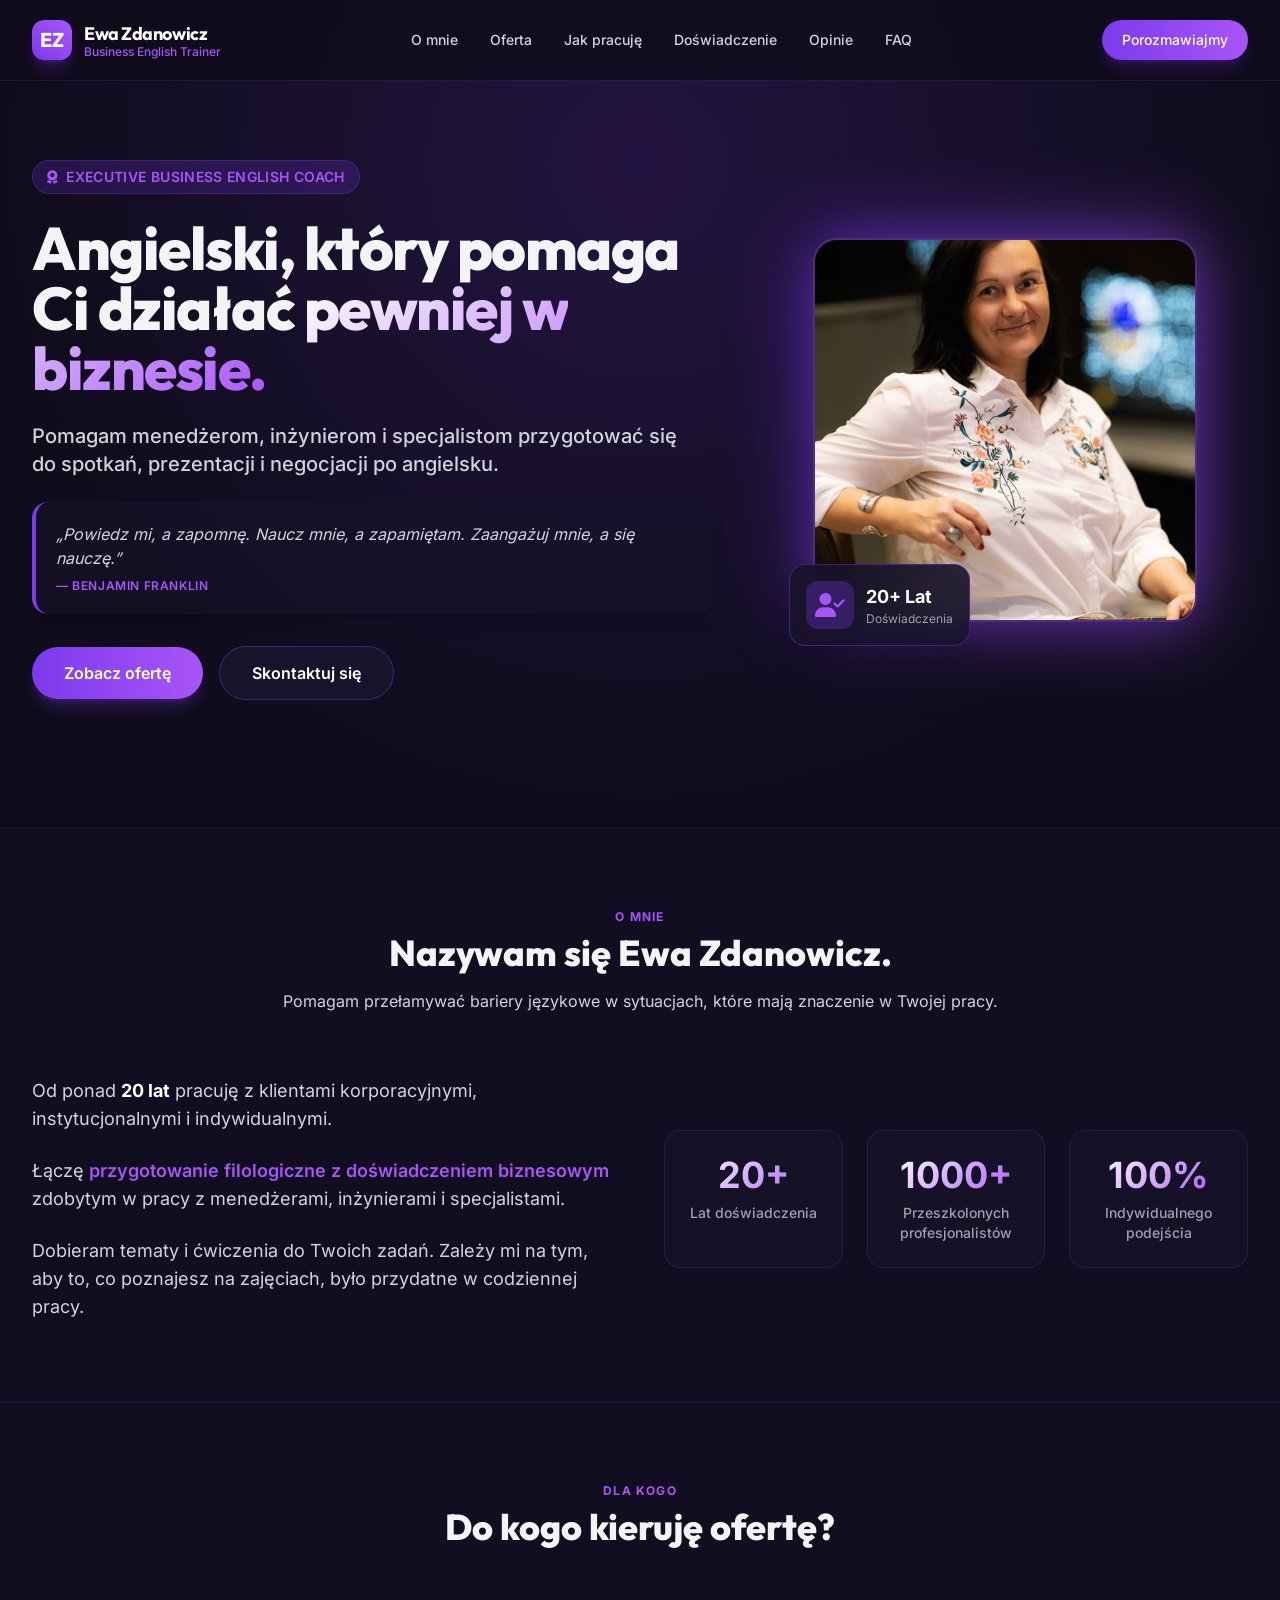
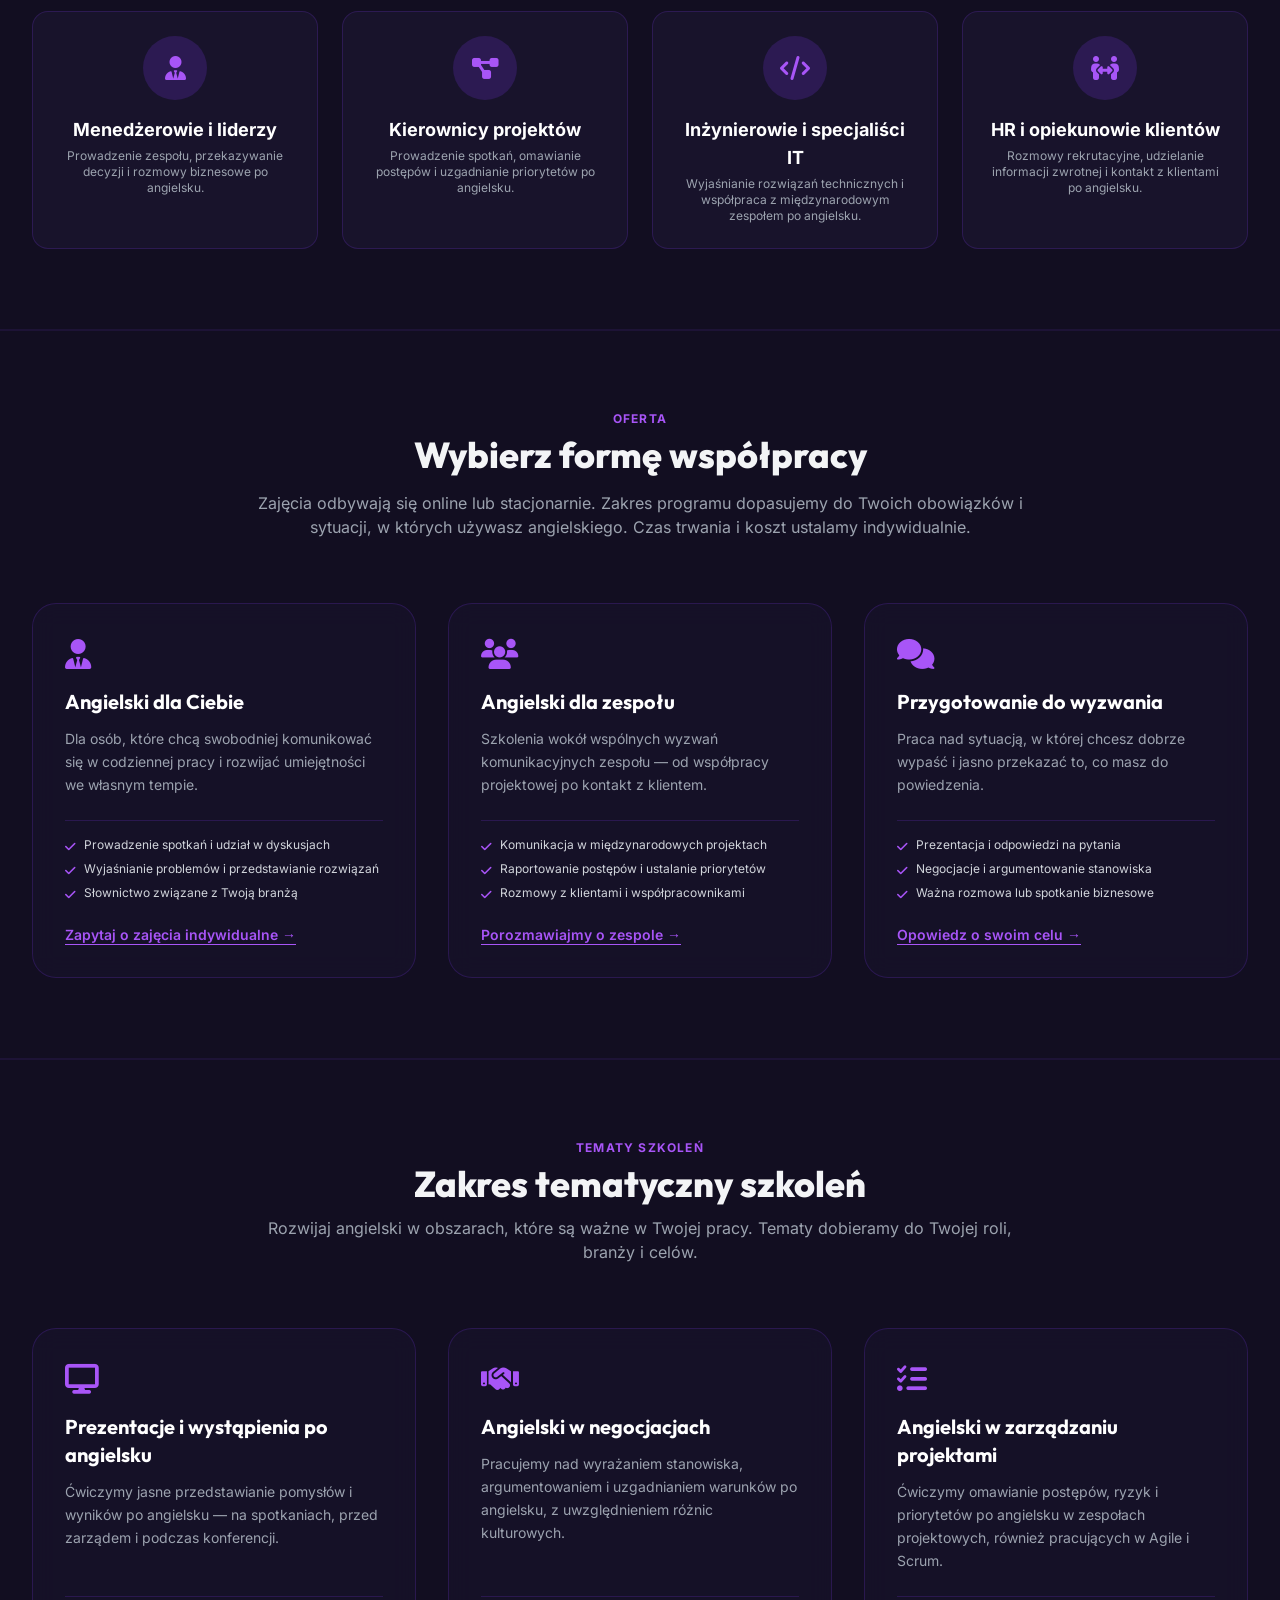
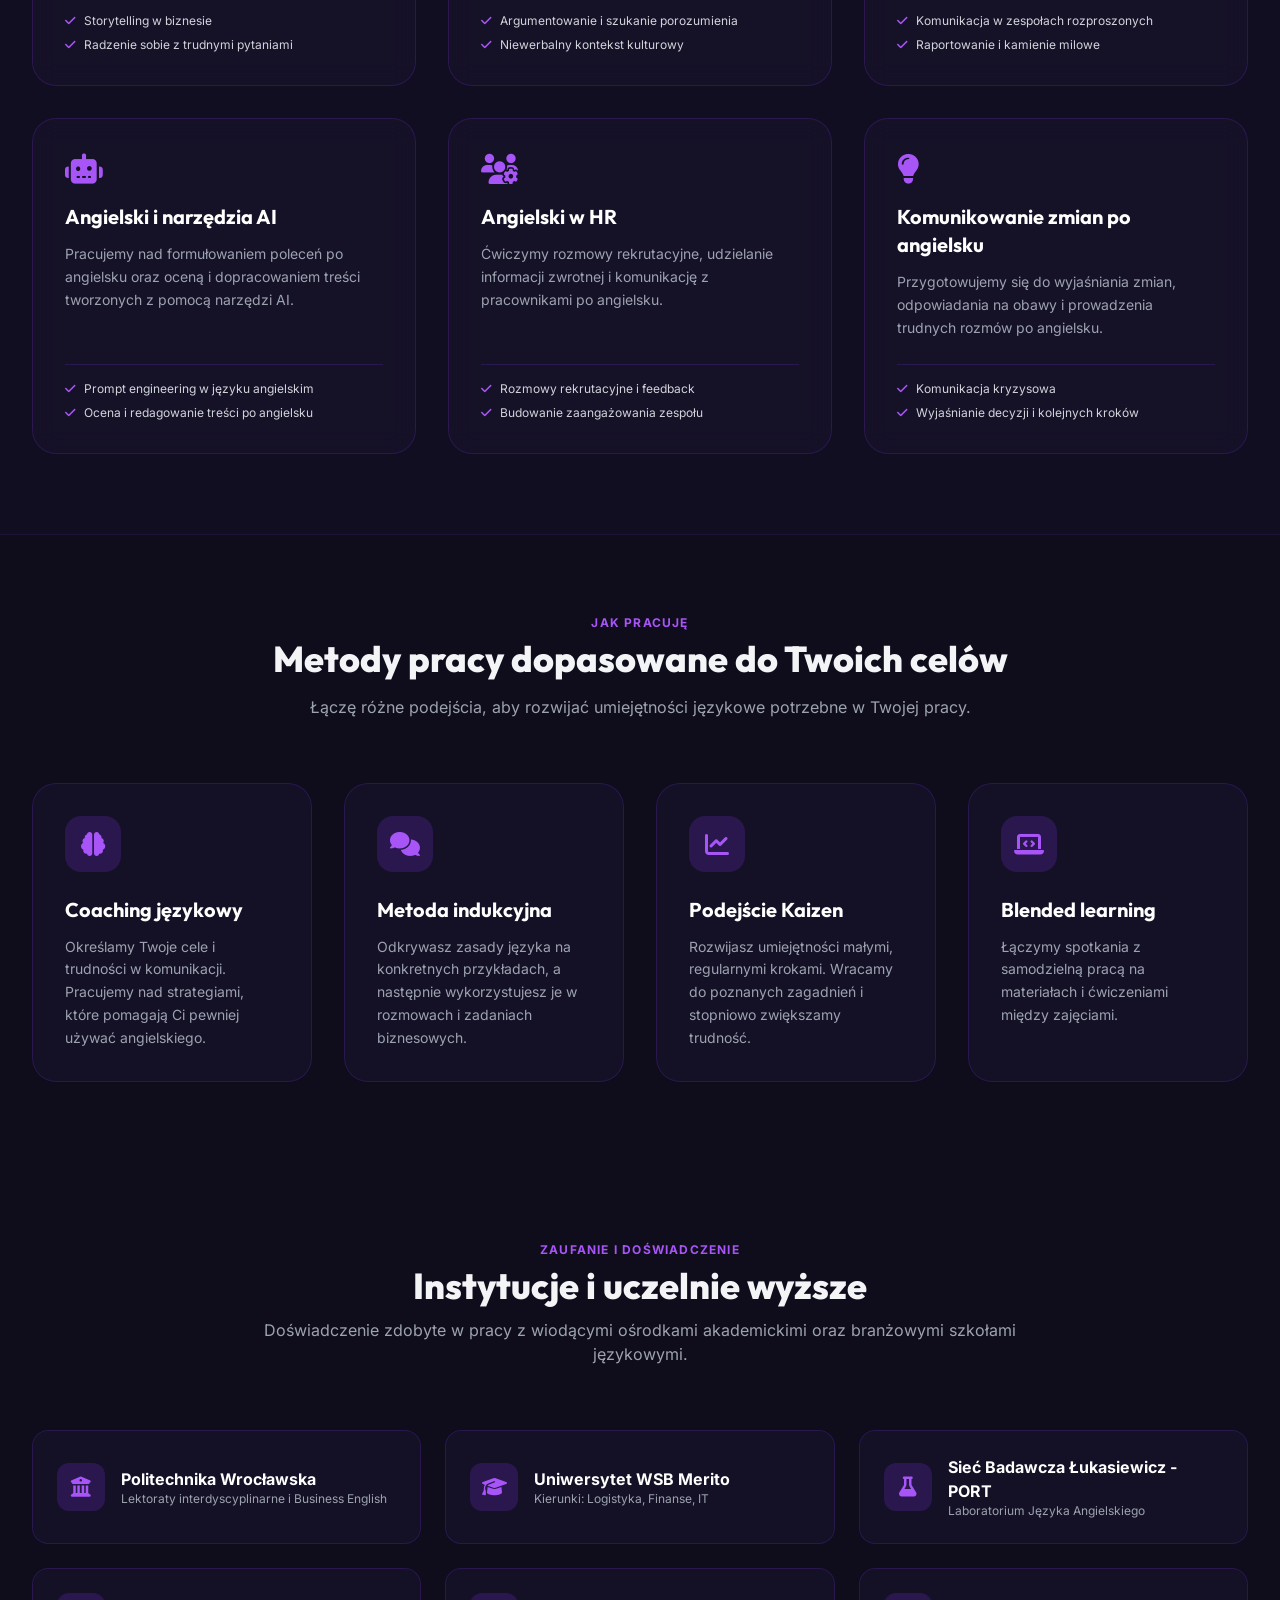
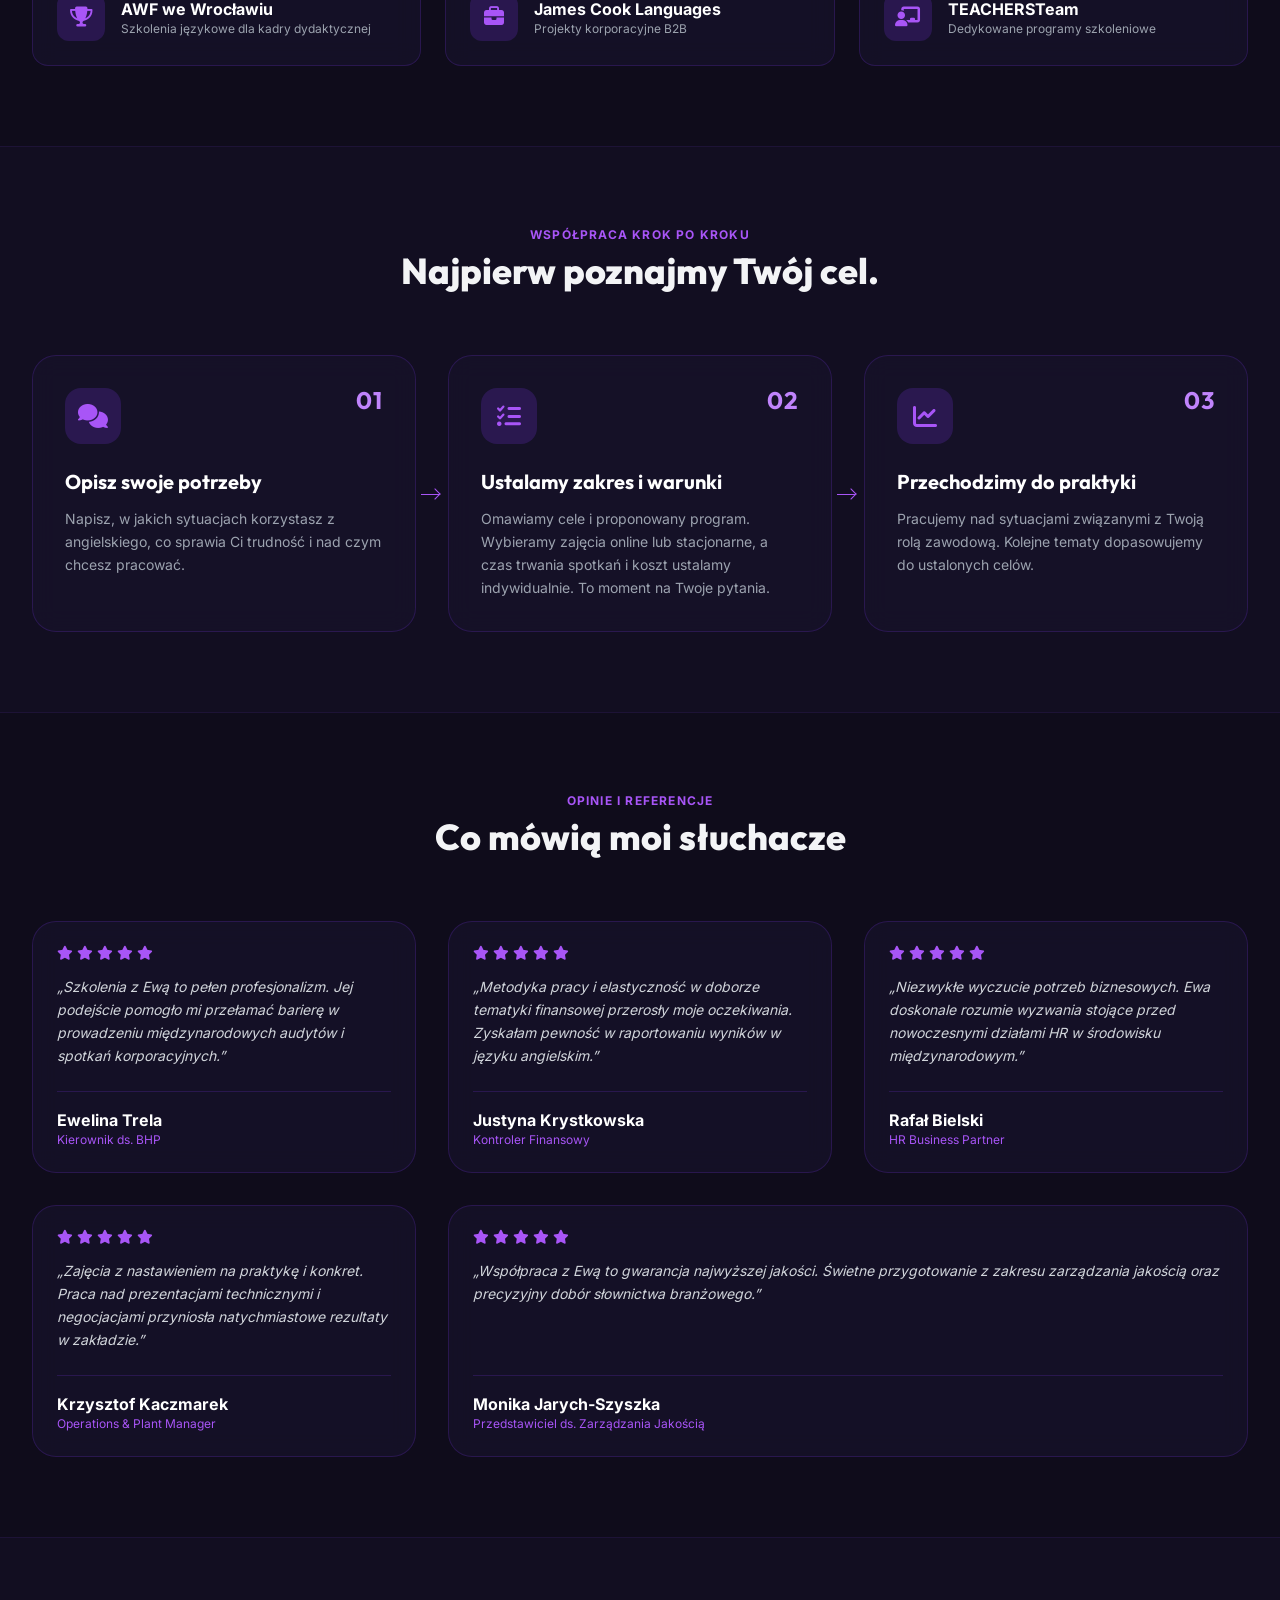
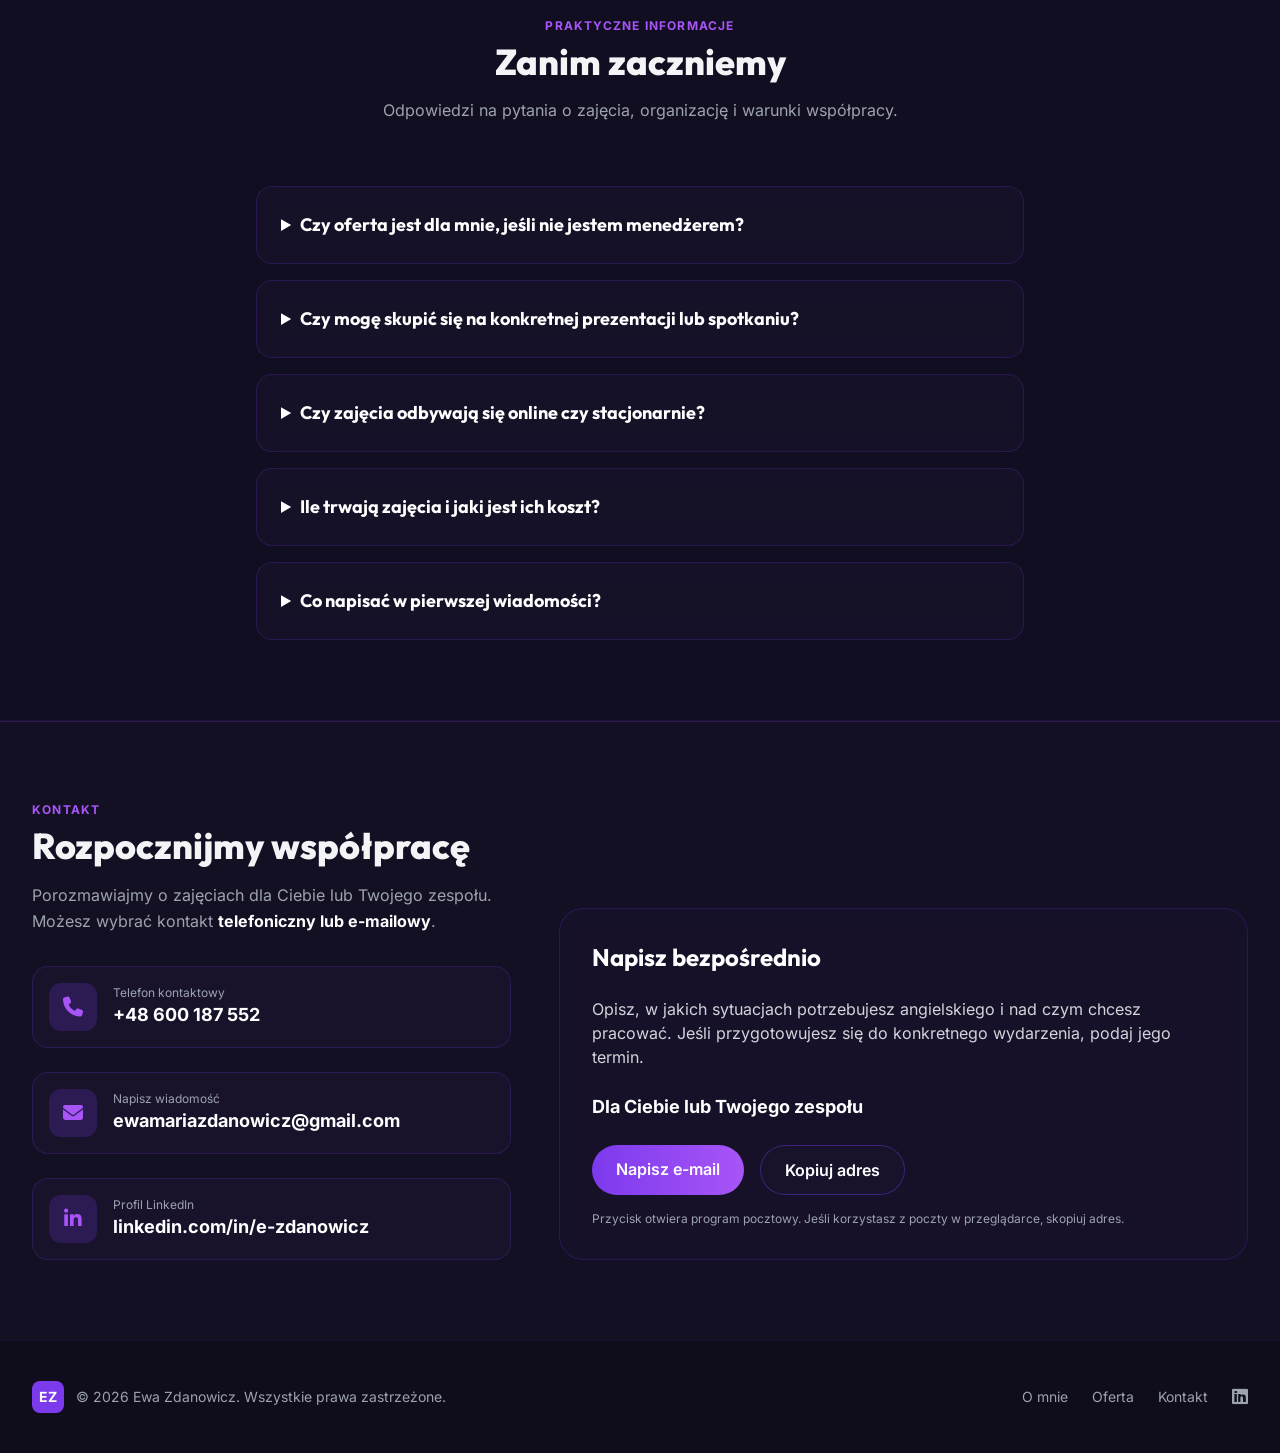
==== index.html @ cb9c0cbe "Pierwsza wersja strony" ====
<!DOCTYPE html>
<html lang="pl" class="scroll-smooth">
<head>
    <meta charset="UTF-8">
    <meta name="viewport" content="width=device-width, initial-scale=1.0">
    <title>Ewa Zdanowicz | Business English Trainer & Executive Coach</title>
    <meta name="description" content="Business English z Ewą Zdanowicz. Indywidualne szkolenia języka angielskiego dla menedżerów, inżynierów i zespołów biznesowych.">
    <meta name="theme-color" content="#0f0c1b">
    <meta property="og:type" content="website">
    <meta property="og:locale" content="pl_PL">
    <meta property="og:title" content="Ewa Zdanowicz | Angielski w biznesie">
    <meta property="og:description" content="Indywidualne szkolenia Business English dla menedżerów, inżynierów i zespołów biznesowych.">
    <meta name="twitter:card" content="summary">
    <!-- Local fonts and icons -->
    <link rel="stylesheet" href="assets/css/fontawesome.css">
    <link rel="stylesheet" href="assets/css/fonts.css">

<style>
        [hidden] { display: none !important; }
        html { scroll-padding-top: 6rem; }
        :focus-visible { outline: 3px solid #c084fc; outline-offset: 4px; }
        .skip-link { position: fixed; top: 0; left: 1rem; z-index: 100; padding: 1rem; background: #18132b; color: white; transform: translateY(-120%); }
        .skip-link:focus { transform: translateY(0); }
        @media (prefers-reduced-motion: reduce) {
            html { scroll-behavior: auto !important; }
            *, *::before, *::after { animation: none !important; transition: none !important; }
        }
        body {
            background-color: #0f0c1b;
            color: #f3f4f6;
            font-family: 'Inter', sans-serif;
            overflow-x: hidden;
        }

        .bg-glow {
            background: radial-gradient(circle at 50% 20%, rgba(124, 58, 237, 0.18) 0%, rgba(15, 12, 27, 0) 70%);
        }

        .purple-card {
            background: rgba(24, 19, 43, 0.7);
            backdrop-filter: blur(12px);
            border: 1px solid rgba(124, 58, 237, 0.2);
            transition: all 0.3s cubic-bezier(0.4, 0, 0.2, 1);
        }

        .purple-card:hover {
            border-color: rgba(168, 85, 247, 0.5);
            box-shadow: 0 10px 30px -10px rgba(124, 58, 237, 0.3);
            transform: translateY(-4px);
        }

        .purple-glow-box {
            box-shadow: 0 0 50px -10px rgba(124, 58, 237, 0.4);
        }

        .text-gradient {
            background: linear-gradient(135deg, #ffffff 0%, #a855f7 100%);
            -webkit-background-clip: text;
            -webkit-text-fill-color: transparent;
        }

        .text-gradient-purple {
            background: linear-gradient(135deg, #c084fc 0%, #7c3aed 100%);
            -webkit-background-clip: text;
            -webkit-text-fill-color: transparent;
        }
    </style>
<style>
.hero-layout{display:grid;grid-template-columns:minmax(0,1fr);gap:40px;align-items:center}.hero-followup>div:first-child{margin-top:0}
@media(min-width:1024px){.hero-layout{grid-template-columns:minmax(0,7fr) minmax(0,5fr);column-gap:48px;row-gap:24px}.hero-intro{grid-column:1;grid-row:1;align-self:end}.hero-photo{grid-column:2;grid-row:1 / 3}.hero-followup{grid-column:1;grid-row:2;align-self:start}}
#mobileMenuBtn{min-width:48px;min-height:48px}
</style>
<style>
/* Sequential cooperation steps; retain the original card design. */
#process .process-path{list-style:none;margin:0;padding:0}
#process .process-step{position:relative}
#process .process-number{position:absolute;top:32px;right:32px;color:#c084fc;font-family:'Outfit',sans-serif;font-size:24px;font-weight:700;line-height:1;letter-spacing:.04em}
#process .process-step:not(:last-child)::after{content:"";position:absolute;left:calc(50% - 4px);bottom:-23px;width:8px;height:8px;border-right:1.5px solid #a855f7;border-bottom:1.5px solid #a855f7;transform:rotate(45deg);pointer-events:none}
#process .process-step:not(:last-child)::before{content:"";position:absolute;left:50%;bottom:-22px;height:16px;border-left:1.5px solid #a855f7;pointer-events:none}
@media(min-width:768px){
#process .process-step:not(:last-child)::after{left:auto;bottom:auto;right:-24px;top:calc(50% - 4px);transform:rotate(-45deg)}
#process .process-step:not(:last-child)::before{left:auto;bottom:auto;right:-24px;top:50%;height:0;width:18px;border-left:0;border-top:1.5px solid #a855f7}
}
</style>

<style id="mobile-readability">
/* Phone-only readability adjustments; desktop styling stays unchanged. */
@media (max-width: 767px) {
    main > section[id] { padding-top: 48px; padding-bottom: 48px; }
    main > section[id] .mb-16 { margin-bottom: 32px; }
    #audience p.text-xs,
    #topics ul.text-xs,
    #services ul.text-xs,
    #clients p.text-xs,
    #testimonials div.text-xs,
    #about div.text-xs,
    #contact p.text-xs,
    #contact div.text-xs { font-size: 14px; line-height: 1.5; }
    #topics .purple-card,
    #services .purple-card,
    #methodology .purple-card,
    #process .purple-card,
    #contact .purple-card { padding: 24px; }
    #process .process-number { top: 24px; right: 24px; }
    #mobileMenu { max-height: calc(100dvh - 80px); overflow-y: auto; }
}
</style>
    <!-- Static Tailwind 3.4.17 styles: update explicitly when adding utility classes. -->
    <style id="tailwind-static">*, ::before, ::after{--tw-border-spacing-x:0;--tw-border-spacing-y:0;--tw-translate-x:0;--tw-translate-y:0;--tw-rotate:0;--tw-skew-x:0;--tw-skew-y:0;--tw-scale-x:1;--tw-scale-y:1;--tw-pan-x: ;--tw-pan-y: ;--tw-pinch-zoom: ;--tw-scroll-snap-strictness:proximity;--tw-gradient-from-position: ;--tw-gradient-via-position: ;--tw-gradient-to-position: ;--tw-ordinal: ;--tw-slashed-zero: ;--tw-numeric-figure: ;--tw-numeric-spacing: ;--tw-numeric-fraction: ;--tw-ring-inset: ;--tw-ring-offset-width:0px;--tw-ring-offset-color:#fff;--tw-ring-color:rgb(59 130 246 / 0.5);--tw-ring-offset-shadow:0 0 #0000;--tw-ring-shadow:0 0 #0000;--tw-shadow:0 0 #0000;--tw-shadow-colored:0 0 #0000;--tw-blur: ;--tw-brightness: ;--tw-contrast: ;--tw-grayscale: ;--tw-hue-rotate: ;--tw-invert: ;--tw-saturate: ;--tw-sepia: ;--tw-drop-shadow: ;--tw-backdrop-blur: ;--tw-backdrop-brightness: ;--tw-backdrop-contrast: ;--tw-backdrop-grayscale: ;--tw-backdrop-hue-rotate: ;--tw-backdrop-invert: ;--tw-backdrop-opacity: ;--tw-backdrop-saturate: ;--tw-backdrop-sepia: ;--tw-contain-size: ;--tw-contain-layout: ;--tw-contain-paint: ;--tw-contain-style: }::backdrop{--tw-border-spacing-x:0;--tw-border-spacing-y:0;--tw-translate-x:0;--tw-translate-y:0;--tw-rotate:0;--tw-skew-x:0;--tw-skew-y:0;--tw-scale-x:1;--tw-scale-y:1;--tw-pan-x: ;--tw-pan-y: ;--tw-pinch-zoom: ;--tw-scroll-snap-strictness:proximity;--tw-gradient-from-position: ;--tw-gradient-via-position: ;--tw-gradient-to-position: ;--tw-ordinal: ;--tw-slashed-zero: ;--tw-numeric-figure: ;--tw-numeric-spacing: ;--tw-numeric-fraction: ;--tw-ring-inset: ;--tw-ring-offset-width:0px;--tw-ring-offset-color:#fff;--tw-ring-color:rgb(59 130 246 / 0.5);--tw-ring-offset-shadow:0 0 #0000;--tw-ring-shadow:0 0 #0000;--tw-shadow:0 0 #0000;--tw-shadow-colored:0 0 #0000;--tw-blur: ;--tw-brightness: ;--tw-contrast: ;--tw-grayscale: ;--tw-hue-rotate: ;--tw-invert: ;--tw-saturate: ;--tw-sepia: ;--tw-drop-shadow: ;--tw-backdrop-blur: ;--tw-backdrop-brightness: ;--tw-backdrop-contrast: ;--tw-backdrop-grayscale: ;--tw-backdrop-hue-rotate: ;--tw-backdrop-invert: ;--tw-backdrop-opacity: ;--tw-backdrop-saturate: ;--tw-backdrop-sepia: ;--tw-contain-size: ;--tw-contain-layout: ;--tw-contain-paint: ;--tw-contain-style: }/* ! tailwindcss v3.4.17 | MIT License | https://tailwindcss.com */*,::after,::before{box-sizing:border-box;border-width:0;border-style:solid;border-color:#e5e7eb}::after,::before{--tw-content:''}:host,html{line-height:1.5;-webkit-text-size-adjust:100%;-moz-tab-size:4;tab-size:4;font-family:Inter, sans-serif;font-feature-settings:normal;font-variation-settings:normal;-webkit-tap-highlight-color:transparent}body{margin:0;line-height:inherit}hr{height:0;color:inherit;border-top-width:1px}abbr:where([title]){-webkit-text-decoration:underline dotted;text-decoration:underline dotted}h1,h2,h3,h4,h5,h6{font-size:inherit;font-weight:inherit}a{color:inherit;text-decoration:inherit}b,strong{font-weight:bolder}code,kbd,pre,samp{font-family:ui-monospace, SFMono-Regular, Menlo, Monaco, Consolas, "Liberation Mono", "Courier New", monospace;font-feature-settings:normal;font-variation-settings:normal;font-size:1em}small{font-size:80%}sub,sup{font-size:75%;line-height:0;position:relative;vertical-align:baseline}sub{bottom:-.25em}sup{top:-.5em}table{text-indent:0;border-color:inherit;border-collapse:collapse}button,input,optgroup,select,textarea{font-family:inherit;font-feature-settings:inherit;font-variation-settings:inherit;font-size:100%;font-weight:inherit;line-height:inherit;letter-spacing:inherit;color:inherit;margin:0;padding:0}button,select{text-transform:none}button,input:where([type=button]),input:where([type=reset]),input:where([type=submit]){-webkit-appearance:button;background-color:transparent;background-image:none}:-moz-focusring{outline:auto}:-moz-ui-invalid{box-shadow:none}progress{vertical-align:baseline}::-webkit-inner-spin-button,::-webkit-outer-spin-button{height:auto}[type=search]{-webkit-appearance:textfield;outline-offset:-2px}::-webkit-search-decoration{-webkit-appearance:none}::-webkit-file-upload-button{-webkit-appearance:button;font:inherit}summary{display:list-item}blockquote,dd,dl,figure,h1,h2,h3,h4,h5,h6,hr,p,pre{margin:0}fieldset{margin:0;padding:0}legend{padding:0}menu,ol,ul{list-style:none;margin:0;padding:0}dialog{padding:0}textarea{resize:vertical}input::placeholder,textarea::placeholder{opacity:1;color:#9ca3af}[role=button],button{cursor:pointer}:disabled{cursor:default}audio,canvas,embed,iframe,img,object,svg,video{display:block;vertical-align:middle}img,video{max-width:100%;height:auto}[hidden]:where(:not([hidden=until-found])){display:none}.sr-only{position:absolute;width:1px;height:1px;padding:0;margin:-1px;overflow:hidden;clip:rect(0, 0, 0, 0);white-space:nowrap;border-width:0}.fixed{position:fixed}.absolute{position:absolute}.relative{position:relative}.-inset-1{inset:-0.25rem}.-bottom-6{bottom:-1.5rem}.-left-6{left:-1.5rem}.left-0{left:0px}.top-0{top:0px}.z-10{z-index:10}.z-50{z-index:50}.mx-auto{margin-left:auto;margin-right:auto}.my-6{margin-top:1.5rem;margin-bottom:1.5rem}.-mt-1{margin-top:-0.25rem}.mb-1{margin-bottom:0.25rem}.mb-16{margin-bottom:4rem}.mb-2{margin-bottom:0.5rem}.mb-3{margin-bottom:0.75rem}.mb-4{margin-bottom:1rem}.mb-6{margin-bottom:1.5rem}.mt-1{margin-top:0.25rem}.mt-2{margin-top:0.5rem}.mt-3{margin-top:0.75rem}.mt-4{margin-top:1rem}.mt-6{margin-top:1.5rem}.mt-auto{margin-top:auto}.block{display:block}.inline-block{display:inline-block}.flex{display:flex}.inline-flex{display:inline-flex}.grid{display:grid}.hidden{display:none}.aspect-square{aspect-ratio:1 / 1}.h-10{height:2.5rem}.h-12{height:3rem}.h-14{height:3.5rem}.h-16{height:4rem}.h-20{height:5rem}.h-8{height:2rem}.h-full{height:100%}.w-10{width:2.5rem}.w-12{width:3rem}.w-14{width:3.5rem}.w-16{width:4rem}.w-72{width:18rem}.w-8{width:2rem}.w-full{width:100%}.max-w-2xl{max-width:42rem}.max-w-3xl{max-width:48rem}.max-w-7xl{max-width:80rem}.flex-shrink-0{flex-shrink:0}@keyframes pulse{50%{opacity:.5}}.animate-pulse{animation:pulse 2s cubic-bezier(0.4, 0, 0.6, 1) infinite}.cursor-pointer{cursor:pointer}.grid-cols-1{grid-template-columns:repeat(1, minmax(0, 1fr))}.flex-col{flex-direction:column}.items-start{align-items:flex-start}.items-center{align-items:center}.justify-center{justify-content:center}.justify-between{justify-content:space-between}.gap-1{gap:0.25rem}.gap-12{gap:3rem}.gap-2{gap:0.5rem}.gap-3{gap:0.75rem}.gap-4{gap:1rem}.gap-6{gap:1.5rem}.gap-8{gap:2rem}.space-y-2 > :not([hidden]) ~ :not([hidden]){--tw-space-y-reverse:0;margin-top:calc(0.5rem * calc(1 - var(--tw-space-y-reverse)));margin-bottom:calc(0.5rem * var(--tw-space-y-reverse))}.space-y-3 > :not([hidden]) ~ :not([hidden]){--tw-space-y-reverse:0;margin-top:calc(0.75rem * calc(1 - var(--tw-space-y-reverse)));margin-bottom:calc(0.75rem * var(--tw-space-y-reverse))}.space-y-4 > :not([hidden]) ~ :not([hidden]){--tw-space-y-reverse:0;margin-top:calc(1rem * calc(1 - var(--tw-space-y-reverse)));margin-bottom:calc(1rem * var(--tw-space-y-reverse))}.space-y-6 > :not([hidden]) ~ :not([hidden]){--tw-space-y-reverse:0;margin-top:calc(1.5rem * calc(1 - var(--tw-space-y-reverse)));margin-bottom:calc(1.5rem * var(--tw-space-y-reverse))}.space-y-8 > :not([hidden]) ~ :not([hidden]){--tw-space-y-reverse:0;margin-top:calc(2rem * calc(1 - var(--tw-space-y-reverse)));margin-bottom:calc(2rem * var(--tw-space-y-reverse))}.overflow-hidden{overflow:hidden}.scroll-smooth{scroll-behavior:smooth}.break-all{word-break:break-all}.rounded-2xl{border-radius:1rem}.rounded-3xl{border-radius:1.5rem}.rounded-full{border-radius:9999px}.rounded-lg{border-radius:0.5rem}.rounded-xl{border-radius:0.75rem}.border{border-width:1px}.border-2{border-width:2px}.border-y{border-top-width:1px;border-bottom-width:1px}.border-b{border-bottom-width:1px}.border-l-4{border-left-width:4px}.border-t{border-top-width:1px}.border-brand-lightPurple\/40{border-color:rgb(168 85 247 / 0.4)}.border-brand-purple{--tw-border-opacity:1;border-color:rgb(124 58 237 / var(--tw-border-opacity, 1))}.border-brand-purple\/10{border-color:rgb(124 58 237 / 0.1)}.border-brand-purple\/20{border-color:rgb(124 58 237 / 0.2)}.border-brand-purple\/30{border-color:rgb(124 58 237 / 0.3)}.border-brand-purple\/40{border-color:rgb(124 58 237 / 0.4)}.bg-brand-dark{--tw-bg-opacity:1;background-color:rgb(15 12 27 / var(--tw-bg-opacity, 1))}.bg-brand-card{--tw-bg-opacity:1;background-color:rgb(24 19 43 / var(--tw-bg-opacity, 1))}.bg-brand-card\/40{background-color:rgb(24 19 43 / 0.4)}.bg-brand-card\/60{background-color:rgb(24 19 43 / 0.6)}.bg-brand-card\/90{background-color:rgb(24 19 43 / 0.9)}.bg-brand-dark\/80{background-color:rgb(15 12 27 / 0.8)}.bg-brand-purple{--tw-bg-opacity:1;background-color:rgb(124 58 237 / var(--tw-bg-opacity, 1))}.bg-brand-purple\/20{background-color:rgb(124 58 237 / 0.2)}.bg-brand-purple\/30{background-color:rgb(124 58 237 / 0.3)}.bg-gradient-to-r{background-image:linear-gradient(to right, var(--tw-gradient-stops))}.bg-gradient-to-tr{background-image:linear-gradient(to top right, var(--tw-gradient-stops))}.from-brand-purple{--tw-gradient-from:#7c3aed var(--tw-gradient-from-position);--tw-gradient-to:rgb(124 58 237 / 0) var(--tw-gradient-to-position);--tw-gradient-stops:var(--tw-gradient-from), var(--tw-gradient-to)}.to-brand-lightPurple{--tw-gradient-to:#a855f7 var(--tw-gradient-to-position)}.object-cover{object-fit:cover}.object-center{object-position:center}.p-4{padding:1rem}.p-6{padding:1.5rem}.p-8{padding:2rem}.px-3\.5{padding-left:0.875rem;padding-right:0.875rem}.px-4{padding-left:1rem;padding-right:1rem}.px-5{padding-left:1.25rem;padding-right:1.25rem}.px-6{padding-left:1.5rem;padding-right:1.5rem}.px-8{padding-left:2rem;padding-right:2rem}.py-1\.5{padding-top:0.375rem;padding-bottom:0.375rem}.py-10{padding-top:2.5rem;padding-bottom:2.5rem}.py-2{padding-top:0.5rem;padding-bottom:0.5rem}.py-2\.5{padding-top:0.625rem;padding-bottom:0.625rem}.py-20{padding-top:5rem;padding-bottom:5rem}.py-3{padding-top:0.75rem;padding-bottom:0.75rem}.py-3\.5{padding-top:0.875rem;padding-bottom:0.875rem}.pb-20{padding-bottom:5rem}.pb-6{padding-bottom:1.5rem}.pt-2{padding-top:0.5rem}.pt-32{padding-top:8rem}.pt-4{padding-top:1rem}.text-left{text-align:left}.text-center{text-align:center}.font-heading{font-family:Outfit, sans-serif}.text-2xl{font-size:1.5rem;line-height:2rem}.text-3xl{font-size:1.875rem;line-height:2.25rem}.text-base{font-size:1rem;line-height:1.5rem}.text-lg{font-size:1.125rem;line-height:1.75rem}.text-sm{font-size:0.875rem;line-height:1.25rem}.text-xl{font-size:1.25rem;line-height:1.75rem}.text-xs{font-size:0.75rem;line-height:1rem}.font-bold{font-weight:700}.font-extrabold{font-weight:800}.font-medium{font-weight:500}.font-semibold{font-weight:600}.uppercase{text-transform:uppercase}.italic{font-style:italic}.leading-relaxed{line-height:1.625}.leading-tight{line-height:1.25}.tracking-tight{letter-spacing:-0.025em}.tracking-wide{letter-spacing:0.025em}.tracking-wider{letter-spacing:0.05em}.tracking-widest{letter-spacing:0.1em}.text-brand-textLight{--tw-text-opacity:1;color:rgb(243 244 246 / var(--tw-text-opacity, 1))}.text-brand-lightPurple{--tw-text-opacity:1;color:rgb(168 85 247 / var(--tw-text-opacity, 1))}.text-gray-300{--tw-text-opacity:1;color:rgb(209 213 219 / var(--tw-text-opacity, 1))}.text-gray-400{--tw-text-opacity:1;color:rgb(156 163 175 / var(--tw-text-opacity, 1))}.text-white{--tw-text-opacity:1;color:rgb(255 255 255 / var(--tw-text-opacity, 1))}.underline{-webkit-text-decoration-line:underline;text-decoration-line:underline}.underline-offset-4{text-underline-offset:4px}.opacity-50{opacity:0.5}.shadow-lg{--tw-shadow:0 10px 15px -3px rgb(0 0 0 / 0.1), 0 4px 6px -4px rgb(0 0 0 / 0.1);--tw-shadow-colored:0 10px 15px -3px var(--tw-shadow-color), 0 4px 6px -4px var(--tw-shadow-color);box-shadow:var(--tw-ring-offset-shadow, 0 0 #0000), var(--tw-ring-shadow, 0 0 #0000), var(--tw-shadow)}.shadow-xl{--tw-shadow:0 20px 25px -5px rgb(0 0 0 / 0.1), 0 8px 10px -6px rgb(0 0 0 / 0.1);--tw-shadow-colored:0 20px 25px -5px var(--tw-shadow-color), 0 8px 10px -6px var(--tw-shadow-color);box-shadow:var(--tw-ring-offset-shadow, 0 0 #0000), var(--tw-ring-shadow, 0 0 #0000), var(--tw-shadow)}.shadow-brand-purple\/25{--tw-shadow-color:rgb(124 58 237 / 0.25);--tw-shadow:var(--tw-shadow-colored)}.shadow-brand-purple\/30{--tw-shadow-color:rgb(124 58 237 / 0.3);--tw-shadow:var(--tw-shadow-colored)}.blur-2xl{--tw-blur:blur(40px);filter:var(--tw-blur) var(--tw-brightness) var(--tw-contrast) var(--tw-grayscale) var(--tw-hue-rotate) var(--tw-invert) var(--tw-saturate) var(--tw-sepia) var(--tw-drop-shadow)}.filter{filter:var(--tw-blur) var(--tw-brightness) var(--tw-contrast) var(--tw-grayscale) var(--tw-hue-rotate) var(--tw-invert) var(--tw-saturate) var(--tw-sepia) var(--tw-drop-shadow)}.backdrop-blur-md{--tw-backdrop-blur:blur(12px);-webkit-backdrop-filter:var(--tw-backdrop-blur) var(--tw-backdrop-brightness) var(--tw-backdrop-contrast) var(--tw-backdrop-grayscale) var(--tw-backdrop-hue-rotate) var(--tw-backdrop-invert) var(--tw-backdrop-opacity) var(--tw-backdrop-saturate) var(--tw-backdrop-sepia);backdrop-filter:var(--tw-backdrop-blur) var(--tw-backdrop-brightness) var(--tw-backdrop-contrast) var(--tw-backdrop-grayscale) var(--tw-backdrop-hue-rotate) var(--tw-backdrop-invert) var(--tw-backdrop-opacity) var(--tw-backdrop-saturate) var(--tw-backdrop-sepia)}.transition-all{transition-property:all;transition-timing-function:cubic-bezier(0.4, 0, 0.2, 1);transition-duration:150ms}.transition-colors{transition-property:color, background-color, border-color, fill, stroke, -webkit-text-decoration-color;transition-property:color, background-color, border-color, text-decoration-color, fill, stroke;transition-property:color, background-color, border-color, text-decoration-color, fill, stroke, -webkit-text-decoration-color;transition-timing-function:cubic-bezier(0.4, 0, 0.2, 1);transition-duration:150ms}.transition-transform{transition-property:transform;transition-timing-function:cubic-bezier(0.4, 0, 0.2, 1);transition-duration:150ms}.selection\:bg-brand-purple *::selection{--tw-bg-opacity:1;background-color:rgb(124 58 237 / var(--tw-bg-opacity, 1))}.selection\:text-white *::selection{--tw-text-opacity:1;color:rgb(255 255 255 / var(--tw-text-opacity, 1))}.selection\:bg-brand-purple::selection{--tw-bg-opacity:1;background-color:rgb(124 58 237 / var(--tw-bg-opacity, 1))}.selection\:text-white::selection{--tw-text-opacity:1;color:rgb(255 255 255 / var(--tw-text-opacity, 1))}.hover\:scale-105:hover{--tw-scale-x:1.05;--tw-scale-y:1.05;transform:translate(var(--tw-translate-x), var(--tw-translate-y)) rotate(var(--tw-rotate)) skewX(var(--tw-skew-x)) skewY(var(--tw-skew-y)) scaleX(var(--tw-scale-x)) scaleY(var(--tw-scale-y))}.hover\:border-brand-lightPurple\/50:hover{border-color:rgb(168 85 247 / 0.5)}.hover\:bg-brand-purple\/20:hover{background-color:rgb(124 58 237 / 0.2)}.hover\:from-brand-deepPurple:hover{--tw-gradient-from:#6d28d9 var(--tw-gradient-from-position);--tw-gradient-to:rgb(109 40 217 / 0) var(--tw-gradient-to-position);--tw-gradient-stops:var(--tw-gradient-from), var(--tw-gradient-to)}.hover\:to-brand-purple:hover{--tw-gradient-to:#7c3aed var(--tw-gradient-to-position)}.hover\:text-brand-lightPurple:hover{--tw-text-opacity:1;color:rgb(168 85 247 / var(--tw-text-opacity, 1))}.hover\:text-white:hover{--tw-text-opacity:1;color:rgb(255 255 255 / var(--tw-text-opacity, 1))}.hover\:shadow-brand-purple\/40:hover{--tw-shadow-color:rgb(124 58 237 / 0.4);--tw-shadow:var(--tw-shadow-colored)}.group:hover .group-hover\:scale-105{--tw-scale-x:1.05;--tw-scale-y:1.05;transform:translate(var(--tw-translate-x), var(--tw-translate-y)) rotate(var(--tw-rotate)) skewX(var(--tw-skew-x)) skewY(var(--tw-skew-y)) scaleX(var(--tw-scale-x)) scaleY(var(--tw-scale-y))}.group:hover .group-hover\:scale-110{--tw-scale-x:1.1;--tw-scale-y:1.1;transform:translate(var(--tw-translate-x), var(--tw-translate-y)) rotate(var(--tw-rotate)) skewX(var(--tw-skew-x)) skewY(var(--tw-skew-y)) scaleX(var(--tw-scale-x)) scaleY(var(--tw-scale-y))}@media (min-width: 640px){.sm\:flex{display:flex}.sm\:w-80{width:20rem}.sm\:w-auto{width:auto}.sm\:grid-cols-2{grid-template-columns:repeat(2, minmax(0, 1fr))}.sm\:grid-cols-3{grid-template-columns:repeat(3, minmax(0, 1fr))}.sm\:flex-row{flex-direction:row}.sm\:p-5{padding:1.25rem}.sm\:px-6{padding-left:1.5rem;padding-right:1.5rem}.sm\:text-4xl{font-size:2.25rem;line-height:2.5rem}.sm\:text-5xl{font-size:3rem;line-height:1}.sm\:text-base{font-size:1rem;line-height:1.5rem}.sm\:text-lg{font-size:1.125rem;line-height:1.75rem}.sm\:text-sm{font-size:0.875rem;line-height:1.25rem}.sm\:text-xl{font-size:1.25rem;line-height:1.75rem}}@media (min-width: 768px){.md\:w-96{width:24rem}.md\:grid-cols-2{grid-template-columns:repeat(2, minmax(0, 1fr))}.md\:grid-cols-3{grid-template-columns:repeat(3, minmax(0, 1fr))}.md\:flex-row{flex-direction:row}.md\:pb-32{padding-bottom:8rem}.md\:pt-40{padding-top:10rem}}@media (min-width: 1024px){.lg\:col-span-2{grid-column:span 2 / span 2}.lg\:col-span-5{grid-column:span 5 / span 5}.lg\:col-span-7{grid-column:span 7 / span 7}.lg\:mx-0{margin-left:0px;margin-right:0px}.lg\:flex{display:flex}.lg\:hidden{display:none}.lg\:grid-cols-12{grid-template-columns:repeat(12, minmax(0, 1fr))}.lg\:grid-cols-2{grid-template-columns:repeat(2, minmax(0, 1fr))}.lg\:grid-cols-3{grid-template-columns:repeat(3, minmax(0, 1fr))}.lg\:grid-cols-4{grid-template-columns:repeat(4, minmax(0, 1fr))}.lg\:justify-start{justify-content:flex-start}.lg\:px-8{padding-left:2rem;padding-right:2rem}.lg\:text-left{text-align:left}.lg\:text-6xl{font-size:3.75rem;line-height:1}}</style>
    <link rel="icon" type="image/svg+xml" href="data:image/svg+xml,%3Csvg%20xmlns%3D%22http%3A%2F%2Fwww.w3.org%2F2000%2Fsvg%22%20viewBox%3D%220%200%2064%2064%22%3E%3Crect%20width%3D%2264%22%20height%3D%2264%22%20rx%3D%2216%22%20fill%3D%22%237c3aed%22%2F%3E%3Ctext%20x%3D%2232%22%20y%3D%2243%22%20text-anchor%3D%22middle%22%20font-family%3D%22Arial%2Csans-serif%22%20font-weight%3D%22700%22%20font-size%3D%2232%22%20fill%3D%22white%22%3EEZ%3C%2Ftext%3E%3C%2Fsvg%3E">
<style>
@media (min-width: 1024px) {
    #contact .contact-message { align-self: end; }
}
</style>
</head>
<body class="bg-brand-dark text-brand-textLight selection:bg-brand-purple selection:text-white">
    <a href="#main" class="skip-link">Przejdź do treści</a>

    <nav class="fixed top-0 left-0 w-full z-50 bg-brand-dark/80 backdrop-blur-md border-b border-brand-purple/20">
        <div class="max-w-7xl mx-auto px-4 sm:px-6 lg:px-8 h-20 flex items-center justify-between">
            <!-- Logo -->
            <a href="#" class="flex items-center gap-3 group">
                <div class="w-10 h-10 rounded-xl bg-gradient-to-tr from-brand-purple to-brand-lightPurple flex items-center justify-center font-heading font-bold text-white text-xl shadow-lg shadow-brand-purple/30 group-hover:scale-105 transition-transform">
                    EZ
                </div>
                <div>
                    <span class="font-heading font-bold text-lg tracking-tight block text-white">Ewa Zdanowicz</span>
                    <span class="text-xs text-brand-lightPurple font-medium block -mt-1">Business English Trainer</span>
                </div>
            </a>

            <!-- Desktop Navigation -->
            <div class="hidden lg:flex items-center gap-8 text-sm font-medium text-gray-300">
                <a href="#about" class="hover:text-brand-lightPurple transition-colors">O mnie</a>
                <a href="#services" class="hover:text-brand-lightPurple transition-colors">Oferta</a>
                <a href="#methodology" class="hover:text-brand-lightPurple transition-colors">Jak pracuję</a>
                <a href="#clients" class="hover:text-brand-lightPurple transition-colors">Doświadczenie</a>
                <a href="#testimonials" class="hover:text-brand-lightPurple transition-colors">Opinie</a>
                <a href="#faq" class="hover:text-brand-lightPurple transition-colors">FAQ</a>
            </div>

            <!-- CTA Button -->
            <div class="hidden sm:flex items-center gap-4">
                <a href="#contact" class="bg-gradient-to-r from-brand-purple to-brand-lightPurple hover:from-brand-deepPurple hover:to-brand-purple text-white px-5 py-2.5 rounded-full font-medium text-sm transition-all shadow-lg shadow-brand-purple/25 hover:shadow-brand-purple/40 hover:scale-105">
                    Porozmawiajmy
                </a>
            </div>

            <!-- Mobile Menu Toggle Button -->
            <button id="mobileMenuBtn" type="button" aria-label="Otwórz menu" aria-controls="mobileMenu" aria-expanded="false" class="lg:hidden text-gray-300 hover:text-white text-2xl">
                <i class="fa-solid fa-bars" aria-hidden="true"></i>
            </button>
        </div>

        <!-- Mobile Navigation Menu -->
        <div id="mobileMenu" class="hidden lg:hidden bg-brand-card border-b border-brand-purple/20 px-4 pt-2 pb-6 space-y-3">
            <a href="#about" class="block py-2 text-gray-300 hover:text-brand-lightPurple font-medium">O mnie</a>
            <a href="#services" class="block py-2 text-gray-300 hover:text-brand-lightPurple font-medium">Oferta</a>
            <a href="#methodology" class="block py-2 text-gray-300 hover:text-brand-lightPurple font-medium">Jak pracuję</a>
            <a href="#clients" class="block py-2 text-gray-300 hover:text-brand-lightPurple font-medium">Doświadczenie</a>
            <a href="#testimonials" class="block py-2 text-gray-300 hover:text-brand-lightPurple font-medium">Opinie</a>
            <a href="#faq" class="block py-2 text-gray-300 hover:text-brand-lightPurple font-medium">FAQ</a>
            <a href="#contact" class="inline-block mt-2 w-full text-center bg-gradient-to-r from-brand-purple to-brand-lightPurple text-white px-5 py-2.5 rounded-full font-medium text-sm">
                Porozmawiajmy
            </a>
        </div>
    </nav>

    <main id="main" tabindex="-1">
    <section class="relative pt-32 pb-20 md:pt-40 md:pb-32 bg-glow overflow-hidden">
        <div class="max-w-7xl mx-auto px-4 sm:px-6 lg:px-8 relative z-10">
<div class="hero-layout">
<div class="hero-intro space-y-6 text-center lg:text-left">
                    <div class="inline-flex items-center gap-2 px-3.5 py-1.5 rounded-full bg-brand-purple/20 border border-brand-purple/30 text-brand-lightPurple text-xs sm:text-sm font-semibold tracking-wide uppercase">
                        <i class="fa-solid fa-award" aria-hidden="true"></i> Executive Business English Coach
                    </div>

                    <h1 class="font-heading font-extrabold text-3xl sm:text-5xl lg:text-6xl tracking-tight leading-tight">
                        Angielski, który pomaga Ci działać <span class="text-gradient">pewniej w biznesie.</span>
                    </h1>

                    <p class="text-lg sm:text-xl text-gray-300 font-medium leading-relaxed max-w-2xl mx-auto lg:mx-0">
                        Pomagam menedżerom, inżynierom i specjalistom przygotować się do spotkań, prezentacji i negocjacji po angielsku.
                    </p></div>

                <div class="hero-photo flex justify-center">
                    <div class="relative w-72 sm:w-80 md:w-96 aspect-square">
                        <!-- Glow Effects behind image -->
                        <div class="absolute -inset-1 bg-gradient-to-r from-brand-purple to-brand-lightPurple rounded-3xl blur-2xl opacity-50 animate-pulse"></div>
                        
                        <!-- Image Container -->
                        <div class="relative w-full h-full rounded-3xl overflow-hidden border-2 border-brand-lightPurple/40 purple-glow-box bg-brand-card">
                            <img src="profilowe.jpeg" fetchpriority="high" decoding="async"
                                 alt="Ewa Zdanowicz - Business English Trainer" 
                                 class="w-full h-full object-cover object-center filter contrast-105">
                        </div>

                        <!-- Floating Badge -->
                        <div class="absolute -bottom-6 -left-6 bg-brand-card/90 backdrop-blur-md border border-brand-purple/40 rounded-2xl p-4 shadow-xl flex items-center gap-3">
                            <div class="w-12 h-12 rounded-xl bg-brand-purple/30 flex items-center justify-center text-brand-lightPurple text-2xl">
                                <i class="fa-solid fa-user-check" aria-hidden="true"></i>
                            </div>
                            <div>
                                <div class="font-bold text-white text-lg">20+ Lat</div>
                                <div class="text-xs text-gray-400">Doświadczenia</div>
                            </div>
                        </div>
                    </div>
                </div>
<div class="hero-followup space-y-6">
<div class="p-4 sm:p-5 rounded-2xl bg-brand-card/60 border-l-4 border-brand-purple my-6 text-left shadow-lg">
                        <p class="italic text-gray-300 text-sm sm:text-base">
                            „Powiedz mi, a zapomnę. Naucz mnie, a zapamiętam. Zaangażuj mnie, a się nauczę.”
                        </p>
                        <span class="block mt-2 text-xs font-semibold uppercase tracking-wider text-brand-lightPurple">— Benjamin Franklin</span>
                    </div>

                    <!-- Action Buttons -->
                    <div class="flex flex-col sm:flex-row items-center justify-center lg:justify-start gap-4 pt-2">
                        <a href="#services" class="w-full sm:w-auto px-8 py-3.5 rounded-full bg-gradient-to-r from-brand-purple to-brand-lightPurple hover:from-brand-deepPurple hover:to-brand-purple text-white font-semibold shadow-lg shadow-brand-purple/30 transition-all text-center hover:scale-105">
                            Zobacz ofertę
                        </a>
                        <a href="#contact" class="w-full sm:w-auto px-8 py-3.5 rounded-full bg-brand-card hover:bg-brand-purple/20 border border-brand-purple/40 text-white font-semibold transition-all text-center">
                            Skontaktuj się
                        </a>
                    </div>
                </div>
</div>
        </div>
    </section>

    <section id="about" class="py-20 bg-brand-card/40 relative border-y border-brand-purple/10">
        <div class="max-w-7xl mx-auto px-4 sm:px-6 lg:px-8">
            <div class="text-center max-w-3xl mx-auto mb-16">
                <p class="text-xs font-bold uppercase tracking-widest text-brand-lightPurple mb-2">O mnie</p>
                <h2 class="font-heading text-3xl sm:text-4xl font-extrabold">Nazywam się Ewa Zdanowicz.</h2>
                <p class="text-gray-300 mt-4">Pomagam przełamywać bariery językowe w sytuacjach, które mają znaczenie w Twojej pracy.</p>
            </div>

            <div class="grid grid-cols-1 lg:grid-cols-2 gap-12 items-center">
                <div class="space-y-6 text-gray-300 leading-relaxed text-base sm:text-lg">
                    <p>
                        Od ponad <strong class="text-white">20 lat</strong> pracuję z klientami korporacyjnymi, instytucjonalnymi i indywidualnymi.
                    </p>
                    <p>
                        Łączę <span class="text-brand-lightPurple font-semibold">przygotowanie filologiczne z doświadczeniem biznesowym</span> zdobytym w pracy z menedżerami, inżynierami i specjalistami.
                    </p>
                    <p>
                        Dobieram tematy i ćwiczenia do Twoich zadań. Zależy mi na tym, aby to, co poznajesz na zajęciach, było przydatne w codziennej pracy.
                    </p>
                </div>

                <!-- Stats Grid -->
                <div class="grid grid-cols-1 sm:grid-cols-3 gap-6">
                    <div class="purple-card p-6 rounded-2xl text-center">
                        <div class="text-3xl sm:text-4xl font-extrabold text-gradient mb-2">20+</div>
                        <div class="text-xs sm:text-sm font-medium text-gray-400">Lat doświadczenia</div>
                    </div>
                    <div class="purple-card p-6 rounded-2xl text-center">
                        <div class="text-3xl sm:text-4xl font-extrabold text-gradient mb-2">1000+</div>
                        <div class="text-xs sm:text-sm font-medium text-gray-400">Przeszkolonych profesjonalistów</div>
                    </div>
                    <div class="purple-card p-6 rounded-2xl text-center">
                        <div class="text-3xl sm:text-4xl font-extrabold text-gradient mb-2">100%</div>
                        <div class="text-xs sm:text-sm font-medium text-gray-400">Indywidualnego podejścia</div>
                    </div>
                </div>
            </div>
        </div>
    </section>

    <section id="audience" class="py-20 bg-brand-card/40 border-y border-brand-purple/10">
        <div class="max-w-7xl mx-auto px-4 sm:px-6 lg:px-8">
            <div class="text-center max-w-3xl mx-auto mb-16">
                <p class="text-xs font-bold uppercase tracking-widest text-brand-lightPurple mb-2">Dla kogo</p>
                <h2 class="font-heading text-3xl sm:text-4xl font-extrabold">Do kogo kieruję ofertę?</h2>
            </div>

            <div class="grid grid-cols-1 sm:grid-cols-2 lg:grid-cols-4 gap-6">
                <div class="p-6 rounded-2xl bg-brand-card border border-brand-purple/20 hover:border-brand-lightPurple/50 transition-all text-center">
                    <div class="w-16 h-16 rounded-full bg-brand-purple/20 mx-auto flex items-center justify-center text-brand-lightPurple text-2xl mb-4">
                        <i class="fa-solid fa-user-tie" aria-hidden="true"></i>
                    </div>
                    <h3 class="font-bold text-white text-lg mb-1">Menedżerowie i liderzy</h3>
                    <p class="text-xs text-gray-400">Prowadzenie zespołu, przekazywanie decyzji i rozmowy biznesowe po angielsku.</p>
                </div>

                <div class="p-6 rounded-2xl bg-brand-card border border-brand-purple/20 hover:border-brand-lightPurple/50 transition-all text-center">
                    <div class="w-16 h-16 rounded-full bg-brand-purple/20 mx-auto flex items-center justify-center text-brand-lightPurple text-2xl mb-4">
                        <i class="fa-solid fa-diagram-project" aria-hidden="true"></i>
                    </div>
                    <h3 class="font-bold text-white text-lg mb-1">Kierownicy projektów</h3>
                    <p class="text-xs text-gray-400">Prowadzenie spotkań, omawianie postępów i uzgadnianie priorytetów po angielsku.</p>
                </div>

                <div class="p-6 rounded-2xl bg-brand-card border border-brand-purple/20 hover:border-brand-lightPurple/50 transition-all text-center">
                    <div class="w-16 h-16 rounded-full bg-brand-purple/20 mx-auto flex items-center justify-center text-brand-lightPurple text-2xl mb-4">
                        <i class="fa-solid fa-code" aria-hidden="true"></i>
                    </div>
                    <h3 class="font-bold text-white text-lg mb-1">Inżynierowie i specjaliści IT</h3>
                    <p class="text-xs text-gray-400">Wyjaśnianie rozwiązań technicznych i współpraca z międzynarodowym zespołem po angielsku.</p>
                </div>

                <div class="p-6 rounded-2xl bg-brand-card border border-brand-purple/20 hover:border-brand-lightPurple/50 transition-all text-center">
                    <div class="w-16 h-16 rounded-full bg-brand-purple/20 mx-auto flex items-center justify-center text-brand-lightPurple text-2xl mb-4">
                        <i class="fa-solid fa-people-arrows" aria-hidden="true"></i>
                    </div>
                    <h3 class="font-bold text-white text-lg mb-1">HR i opiekunowie klientów</h3>
                    <p class="text-xs text-gray-400">Rozmowy rekrutacyjne, udzielanie informacji zwrotnej i kontakt z klientami po angielsku.</p>
                </div>
            </div>
        </div>
    </section>

<section id="services" class="py-20 bg-brand-card/40 border-y border-brand-purple/10"><div class="max-w-7xl mx-auto px-4 sm:px-6 lg:px-8"><div class="text-center max-w-3xl mx-auto mb-16"><p class="text-xs font-bold uppercase tracking-widest text-brand-lightPurple mb-2">Oferta</p><h2 class="font-heading text-3xl sm:text-4xl font-extrabold">Wybierz formę współpracy</h2><p class="text-gray-400 mt-4">Zajęcia odbywają się online lub stacjonarnie. Zakres programu dopasujemy do Twoich obowiązków i sytuacji, w których używasz angielskiego. Czas trwania i koszt ustalamy indywidualnie.</p></div><div class="grid grid-cols-1 md:grid-cols-3 gap-8"><article class="purple-card p-8 rounded-3xl flex flex-col"><div class="text-brand-lightPurple text-3xl mb-4"><i class="fa-solid fa-user-tie" aria-hidden="true"></i></div><h3 class="font-heading font-bold text-xl mb-3 text-white">Angielski dla Ciebie</h3><p class="text-gray-400 text-sm leading-relaxed mb-6">Dla osób, które chcą swobodniej komunikować się w codziennej pracy i rozwijać umiejętności we własnym tempie.</p><ul class="text-xs text-gray-300 space-y-2 border-t border-brand-purple/20 pt-4 mb-6"><li class="flex items-start gap-2"><i class="fa-solid fa-check text-brand-lightPurple mt-1" aria-hidden="true"></i><span>Prowadzenie spotkań i udział w dyskusjach</span></li><li class="flex items-start gap-2"><i class="fa-solid fa-check text-brand-lightPurple mt-1" aria-hidden="true"></i><span>Wyjaśnianie problemów i przedstawianie rozwiązań</span></li><li class="flex items-start gap-2"><i class="fa-solid fa-check text-brand-lightPurple mt-1" aria-hidden="true"></i><span>Słownictwo związane z Twoją branżą</span></li></ul><a href="#contact" class="mt-auto text-brand-lightPurple text-sm font-semibold underline underline-offset-4">Zapytaj o zajęcia indywidualne →</a></article><article class="purple-card p-8 rounded-3xl flex flex-col"><div class="text-brand-lightPurple text-3xl mb-4"><i class="fa-solid fa-users" aria-hidden="true"></i></div><h3 class="font-heading font-bold text-xl mb-3 text-white">Angielski dla zespołu</h3><p class="text-gray-400 text-sm leading-relaxed mb-6">Szkolenia wokół wspólnych wyzwań komunikacyjnych zespołu — od współpracy projektowej po kontakt z klientem.</p><ul class="text-xs text-gray-300 space-y-2 border-t border-brand-purple/20 pt-4 mb-6"><li class="flex items-start gap-2"><i class="fa-solid fa-check text-brand-lightPurple mt-1" aria-hidden="true"></i><span>Komunikacja w międzynarodowych projektach</span></li><li class="flex items-start gap-2"><i class="fa-solid fa-check text-brand-lightPurple mt-1" aria-hidden="true"></i><span>Raportowanie postępów i ustalanie priorytetów</span></li><li class="flex items-start gap-2"><i class="fa-solid fa-check text-brand-lightPurple mt-1" aria-hidden="true"></i><span>Rozmowy z klientami i współpracownikami</span></li></ul><a href="#contact" class="mt-auto text-brand-lightPurple text-sm font-semibold underline underline-offset-4">Porozmawiajmy o zespole →</a></article><article class="purple-card p-8 rounded-3xl flex flex-col"><div class="text-brand-lightPurple text-3xl mb-4"><i class="fa-solid fa-comments" aria-hidden="true"></i></div><h3 class="font-heading font-bold text-xl mb-3 text-white">Przygotowanie do wyzwania</h3><p class="text-gray-400 text-sm leading-relaxed mb-6">Praca nad sytuacją, w której chcesz dobrze wypaść i jasno przekazać to, co masz do powiedzenia.</p><ul class="text-xs text-gray-300 space-y-2 border-t border-brand-purple/20 pt-4 mb-6"><li class="flex items-start gap-2"><i class="fa-solid fa-check text-brand-lightPurple mt-1" aria-hidden="true"></i><span>Prezentacja i odpowiedzi na pytania</span></li><li class="flex items-start gap-2"><i class="fa-solid fa-check text-brand-lightPurple mt-1" aria-hidden="true"></i><span>Negocjacje i argumentowanie stanowiska</span></li><li class="flex items-start gap-2"><i class="fa-solid fa-check text-brand-lightPurple mt-1" aria-hidden="true"></i><span>Ważna rozmowa lub spotkanie biznesowe</span></li></ul><a href="#contact" class="mt-auto text-brand-lightPurple text-sm font-semibold underline underline-offset-4">Opowiedz o swoim celu →</a></article></div></div></section>
<section id="topics" class="py-20 bg-brand-card/40 border-y border-brand-purple/10">
        <div class="max-w-7xl mx-auto px-4 sm:px-6 lg:px-8">
            <div class="text-center max-w-3xl mx-auto mb-16">
                <p class="text-xs font-bold uppercase tracking-widest text-brand-lightPurple mb-2">Tematy szkoleń</p>
                <h2 class="font-heading text-3xl sm:text-4xl font-extrabold">Zakres tematyczny szkoleń</h2>
                <p class="text-gray-400 mt-3">Rozwijaj angielski w obszarach, które są ważne w Twojej pracy. Tematy dobieramy do Twojej roli, branży i celów.</p>
            </div>

            <div class="grid grid-cols-1 md:grid-cols-2 lg:grid-cols-3 gap-8">
                <!-- Service 1 -->
                <div class="purple-card p-8 rounded-3xl flex flex-col justify-between">
                    <div>
                        <div class="text-brand-lightPurple text-3xl mb-4">
                            <i class="fa-solid fa-display" aria-hidden="true"></i>
                        </div>
                        <h3 class="font-heading font-bold text-xl text-white mb-3">Prezentacje i wystąpienia po angielsku</h3>
                        <p class="text-gray-400 text-sm leading-relaxed mb-6">
                            Ćwiczymy jasne przedstawianie pomysłów i wyników po angielsku — na spotkaniach, przed zarządem i podczas konferencji.
                        </p>
                    </div>
                    <ul class="text-xs text-gray-300 space-y-2 border-t border-brand-purple/20 pt-4">
                        <li class="flex items-center gap-2"><i class="fa-solid fa-check text-brand-lightPurple" aria-hidden="true"></i> Storytelling w biznesie</li>
                        <li class="flex items-center gap-2"><i class="fa-solid fa-check text-brand-lightPurple" aria-hidden="true"></i> Radzenie sobie z trudnymi pytaniami</li>
                    </ul>
                </div>

                <!-- Service 2 -->
                <div class="purple-card p-8 rounded-3xl flex flex-col justify-between">
                    <div>
                        <div class="text-brand-lightPurple text-3xl mb-4">
                            <i class="fa-solid fa-handshake" aria-hidden="true"></i>
                        </div>
                        <h3 class="font-heading font-bold text-xl text-white mb-3">Angielski w negocjacjach</h3>
                        <p class="text-gray-400 text-sm leading-relaxed mb-6">
                            Pracujemy nad wyrażaniem stanowiska, argumentowaniem i uzgadnianiem warunków po angielsku, z uwzględnieniem różnic kulturowych.
                        </p>
                    </div>
                    <ul class="text-xs text-gray-300 space-y-2 border-t border-brand-purple/20 pt-4">
                        <li class="flex items-center gap-2"><i class="fa-solid fa-check text-brand-lightPurple" aria-hidden="true"></i> Argumentowanie i szukanie porozumienia</li>
                        <li class="flex items-center gap-2"><i class="fa-solid fa-check text-brand-lightPurple" aria-hidden="true"></i> Niewerbalny kontekst kulturowy</li>
                    </ul>
                </div>

                <!-- Service 3 -->
                <div class="purple-card p-8 rounded-3xl flex flex-col justify-between">
                    <div>
                        <div class="text-brand-lightPurple text-3xl mb-4">
                            <i class="fa-solid fa-list-check" aria-hidden="true"></i>
                        </div>
                        <h3 class="font-heading font-bold text-xl text-white mb-3">Angielski w zarządzaniu projektami</h3>
                        <p class="text-gray-400 text-sm leading-relaxed mb-6">
                            Ćwiczymy omawianie postępów, ryzyk i priorytetów po angielsku w zespołach projektowych, również pracujących w Agile i Scrum.
                        </p>
                    </div>
                    <ul class="text-xs text-gray-300 space-y-2 border-t border-brand-purple/20 pt-4">
                        <li class="flex items-center gap-2"><i class="fa-solid fa-check text-brand-lightPurple" aria-hidden="true"></i> Komunikacja w zespołach rozproszonych</li>
                        <li class="flex items-center gap-2"><i class="fa-solid fa-check text-brand-lightPurple" aria-hidden="true"></i> Raportowanie i kamienie milowe</li>
                    </ul>
                </div>

                <!-- Service 4 -->
                <div class="purple-card p-8 rounded-3xl flex flex-col justify-between">
                    <div>
                        <div class="text-brand-lightPurple text-3xl mb-4">
                            <i class="fa-solid fa-robot" aria-hidden="true"></i>
                        </div>
                        <h3 class="font-heading font-bold text-xl text-white mb-3">Angielski i narzędzia AI</h3>
                        <p class="text-gray-400 text-sm leading-relaxed mb-6">
                            Pracujemy nad formułowaniem poleceń po angielsku oraz oceną i dopracowaniem treści tworzonych z pomocą narzędzi AI.
                        </p>
                    </div>
                    <ul class="text-xs text-gray-300 space-y-2 border-t border-brand-purple/20 pt-4">
                        <li class="flex items-center gap-2"><i class="fa-solid fa-check text-brand-lightPurple" aria-hidden="true"></i> Prompt engineering w języku angielskim</li>
                        <li class="flex items-center gap-2"><i class="fa-solid fa-check text-brand-lightPurple" aria-hidden="true"></i> Ocena i redagowanie treści po angielsku</li>
                    </ul>
                </div>

                <!-- Service 5 -->
                <div class="purple-card p-8 rounded-3xl flex flex-col justify-between">
                    <div>
                        <div class="text-brand-lightPurple text-3xl mb-4">
                            <i class="fa-solid fa-users-gear" aria-hidden="true"></i>
                        </div>
                        <h3 class="font-heading font-bold text-xl text-white mb-3">Angielski w HR</h3>
                        <p class="text-gray-400 text-sm leading-relaxed mb-6">
                            Ćwiczymy rozmowy rekrutacyjne, udzielanie informacji zwrotnej i komunikację z pracownikami po angielsku.
                        </p>
                    </div>
                    <ul class="text-xs text-gray-300 space-y-2 border-t border-brand-purple/20 pt-4">
                        <li class="flex items-center gap-2"><i class="fa-solid fa-check text-brand-lightPurple" aria-hidden="true"></i> Rozmowy rekrutacyjne i feedback</li>
                        <li class="flex items-center gap-2"><i class="fa-solid fa-check text-brand-lightPurple" aria-hidden="true"></i> Budowanie zaangażowania zespołu</li>
                    </ul>
                </div>

                <!-- Service 6 -->
                <div class="purple-card p-8 rounded-3xl flex flex-col justify-between">
                    <div>
                        <div class="text-brand-lightPurple text-3xl mb-4">
                            <i class="fa-solid fa-lightbulb" aria-hidden="true"></i>
                        </div>
                        <h3 class="font-heading font-bold text-xl text-white mb-3">Komunikowanie zmian po angielsku</h3>
                        <p class="text-gray-400 text-sm leading-relaxed mb-6">
                            Przygotowujemy się do wyjaśniania zmian, odpowiadania na obawy i prowadzenia trudnych rozmów po angielsku.
                        </p>
                    </div>
                    <ul class="text-xs text-gray-300 space-y-2 border-t border-brand-purple/20 pt-4">
                        <li class="flex items-center gap-2"><i class="fa-solid fa-check text-brand-lightPurple" aria-hidden="true"></i> Komunikacja kryzysowa</li>
                        <li class="flex items-center gap-2"><i class="fa-solid fa-check text-brand-lightPurple" aria-hidden="true"></i> Wyjaśnianie decyzji i kolejnych kroków</li>
                    </ul>
                </div>
            </div>
        </div>
    </section>
<section id="methodology" class="py-20 relative">
        <div class="max-w-7xl mx-auto px-4 sm:px-6 lg:px-8">
            <div class="text-center max-w-3xl mx-auto mb-16">
                <p class="text-xs font-bold uppercase tracking-widest text-brand-lightPurple mb-2">Jak pracuję</p>
                <h2 class="font-heading text-3xl sm:text-4xl font-extrabold">Metody pracy dopasowane do Twoich celów</h2>
                <p class="text-gray-400 mt-4">Łączę różne podejścia, aby rozwijać umiejętności językowe potrzebne w Twojej pracy.</p>
            </div>

            <div class="grid grid-cols-1 md:grid-cols-2 lg:grid-cols-4 gap-8">
                <!-- Card 1 -->
                <div class="purple-card p-8 rounded-3xl relative group">
                    <div class="w-14 h-14 rounded-2xl bg-brand-purple/20 flex items-center justify-center text-brand-lightPurple text-2xl mb-6 group-hover:scale-110 transition-transform">
                        <i class="fa-solid fa-brain" aria-hidden="true"></i>
                    </div>
                    <h3 class="font-heading font-bold text-xl mb-3 text-white">Coaching językowy</h3>
                    <p class="text-gray-400 text-sm leading-relaxed">
                        Określamy Twoje cele i trudności w komunikacji. Pracujemy nad strategiami, które pomagają Ci pewniej używać angielskiego.
                    </p>
                </div>

                <!-- Card 2 -->
                <div class="purple-card p-8 rounded-3xl relative group">
                    <div class="w-14 h-14 rounded-2xl bg-brand-purple/20 flex items-center justify-center text-brand-lightPurple text-2xl mb-6 group-hover:scale-110 transition-transform">
                        <i class="fa-solid fa-comments" aria-hidden="true"></i>
                    </div>
                    <h3 class="font-heading font-bold text-xl mb-3 text-white">Metoda indukcyjna</h3>
                    <p class="text-gray-400 text-sm leading-relaxed">
                        Odkrywasz zasady języka na konkretnych przykładach, a następnie wykorzystujesz je w rozmowach i zadaniach biznesowych.
                    </p>
                </div>

                <!-- Card 3 -->
                <div class="purple-card p-8 rounded-3xl relative group">
                    <div class="w-14 h-14 rounded-2xl bg-brand-purple/20 flex items-center justify-center text-brand-lightPurple text-2xl mb-6 group-hover:scale-110 transition-transform">
                        <i class="fa-solid fa-chart-line" aria-hidden="true"></i>
                    </div>
                    <h3 class="font-heading font-bold text-xl mb-3 text-white">Podejście Kaizen</h3>
                    <p class="text-gray-400 text-sm leading-relaxed">
                        Rozwijasz umiejętności małymi, regularnymi krokami. Wracamy do poznanych zagadnień i stopniowo zwiększamy trudność.
                    </p>
                </div>

                <!-- Card 4 -->
                <div class="purple-card p-8 rounded-3xl relative group">
                    <div class="w-14 h-14 rounded-2xl bg-brand-purple/20 flex items-center justify-center text-brand-lightPurple text-2xl mb-6 group-hover:scale-110 transition-transform">
                        <i class="fa-solid fa-laptop-code" aria-hidden="true"></i>
                    </div>
                    <h3 class="font-heading font-bold text-xl mb-3 text-white">Blended learning</h3>
                    <p class="text-gray-400 text-sm leading-relaxed">
                        Łączymy spotkania z samodzielną pracą na materiałach i ćwiczeniami między zajęciami.
                    </p>
                </div>
            </div>
        </div>
    </section>

    

    <section id="clients" class="py-20 relative">
        <div class="max-w-7xl mx-auto px-4 sm:px-6 lg:px-8">
            <div class="text-center max-w-3xl mx-auto mb-16">
                <p class="text-xs font-bold uppercase tracking-widest text-brand-lightPurple mb-2">Zaufanie i doświadczenie</p>
                <h2 class="font-heading text-3xl sm:text-4xl font-extrabold">Instytucje i uczelnie wyższe</h2>
                <p class="text-gray-400 mt-3">Doświadczenie zdobyte w pracy z wiodącymi ośrodkami akademickimi oraz branżowymi szkołami językowymi.</p>
            </div>

            <div class="grid grid-cols-1 md:grid-cols-2 lg:grid-cols-3 gap-6">
                <div class="purple-card p-6 rounded-2xl flex items-center gap-4">
                    <div class="w-12 h-12 rounded-xl bg-brand-purple/20 flex items-center justify-center text-brand-lightPurple text-xl flex-shrink-0">
                        <i class="fa-solid fa-building-columns" aria-hidden="true"></i>
                    </div>
                    <div>
                        <h3 class="font-bold text-white text-base">Politechnika Wrocławska</h3>
                        <p class="text-xs text-gray-400">Lektoraty interdyscyplinarne i Business English</p>
                    </div>
                </div>

                <div class="purple-card p-6 rounded-2xl flex items-center gap-4">
                    <div class="w-12 h-12 rounded-xl bg-brand-purple/20 flex items-center justify-center text-brand-lightPurple text-xl flex-shrink-0">
                        <i class="fa-solid fa-graduation-cap" aria-hidden="true"></i>
                    </div>
                    <div>
                        <h3 class="font-bold text-white text-base">Uniwersytet WSB Merito</h3>
                        <p class="text-xs text-gray-400">Kierunki: Logistyka, Finanse, IT</p>
                    </div>
                </div>

                <div class="purple-card p-6 rounded-2xl flex items-center gap-4">
                    <div class="w-12 h-12 rounded-xl bg-brand-purple/20 flex items-center justify-center text-brand-lightPurple text-xl flex-shrink-0">
                        <i class="fa-solid fa-flask" aria-hidden="true"></i>
                    </div>
                    <div>
                        <h3 class="font-bold text-white text-base">Sieć Badawcza Łukasiewicz - PORT</h3>
                        <p class="text-xs text-gray-400">Laboratorium Języka Angielskiego</p>
                    </div>
                </div>

                <div class="purple-card p-6 rounded-2xl flex items-center gap-4">
                    <div class="w-12 h-12 rounded-xl bg-brand-purple/20 flex items-center justify-center text-brand-lightPurple text-xl flex-shrink-0">
                        <i class="fa-solid fa-trophy" aria-hidden="true"></i>
                    </div>
                    <div>
                        <h3 class="font-bold text-white text-base">AWF we Wrocławiu</h3>
                        <p class="text-xs text-gray-400">Szkolenia językowe dla kadry dydaktycznej</p>
                    </div>
                </div>

                <div class="purple-card p-6 rounded-2xl flex items-center gap-4">
                    <div class="w-12 h-12 rounded-xl bg-brand-purple/20 flex items-center justify-center text-brand-lightPurple text-xl flex-shrink-0">
                        <i class="fa-solid fa-briefcase" aria-hidden="true"></i>
                    </div>
                    <div>
                        <h3 class="font-bold text-white text-base">James Cook Languages</h3>
                        <p class="text-xs text-gray-400">Projekty korporacyjne B2B</p>
                    </div>
                </div>

                <div class="purple-card p-6 rounded-2xl flex items-center gap-4">
                    <div class="w-12 h-12 rounded-xl bg-brand-purple/20 flex items-center justify-center text-brand-lightPurple text-xl flex-shrink-0">
                        <i class="fa-solid fa-chalkboard-user" aria-hidden="true"></i>
                    </div>
                    <div>
                        <h3 class="font-bold text-white text-base">TEACHERSTeam</h3>
                        <p class="text-xs text-gray-400">Dedykowane programy szkoleniowe</p>
                    </div>
                </div>
            </div>
        </div>
    </section>

    

    <section id="process" class="py-20 bg-brand-card/40 border-y border-brand-purple/10"><div class="max-w-7xl mx-auto px-4 sm:px-6 lg:px-8"><div class="text-center max-w-3xl mx-auto mb-16"><p class="text-xs font-bold uppercase tracking-widest text-brand-lightPurple mb-2">Współpraca krok po kroku</p><h2 class="font-heading text-3xl sm:text-4xl font-extrabold">Najpierw poznajmy Twój cel.</h2></div><ol class="process-path grid grid-cols-1 md:grid-cols-3 gap-8" aria-label="Etapy współpracy"><li class="process-step purple-card p-8 rounded-3xl"><span class="process-number" aria-hidden="true">01</span><div class="w-14 h-14 rounded-2xl bg-brand-purple/20 flex items-center justify-center text-brand-lightPurple text-2xl mb-6"><i class="fa-solid fa-comments" aria-hidden="true"></i></div><h3 class="font-heading font-bold text-xl mb-3 text-white">Opisz swoje potrzeby</h3><p class="text-gray-400 text-sm leading-relaxed">Napisz, w jakich sytuacjach korzystasz z angielskiego, co sprawia Ci trudność i nad czym chcesz pracować.</p></li><li class="process-step purple-card p-8 rounded-3xl"><span class="process-number" aria-hidden="true">02</span><div class="w-14 h-14 rounded-2xl bg-brand-purple/20 flex items-center justify-center text-brand-lightPurple text-2xl mb-6"><i class="fa-solid fa-list-check" aria-hidden="true"></i></div><h3 class="font-heading font-bold text-xl mb-3 text-white">Ustalamy zakres i warunki</h3><p class="text-gray-400 text-sm leading-relaxed">Omawiamy cele i proponowany program. Wybieramy zajęcia online lub stacjonarne, a czas trwania spotkań i koszt ustalamy indywidualnie. To moment na Twoje pytania.</p></li><li class="process-step purple-card p-8 rounded-3xl"><span class="process-number" aria-hidden="true">03</span><div class="w-14 h-14 rounded-2xl bg-brand-purple/20 flex items-center justify-center text-brand-lightPurple text-2xl mb-6"><i class="fa-solid fa-chart-line" aria-hidden="true"></i></div><h3 class="font-heading font-bold text-xl mb-3 text-white">Przechodzimy do praktyki</h3><p class="text-gray-400 text-sm leading-relaxed">Pracujemy nad sytuacjami związanymi z Twoją rolą zawodową. Kolejne tematy dopasowujemy do ustalonych celów.</p></li></ol></div></section>
<section id="testimonials" class="py-20 relative">
        <div class="max-w-7xl mx-auto px-4 sm:px-6 lg:px-8">
            <div class="text-center max-w-3xl mx-auto mb-16">
                <p class="text-xs font-bold uppercase tracking-widest text-brand-lightPurple mb-2">Opinie i referencje</p>
                <h2 class="font-heading text-3xl sm:text-4xl font-extrabold">Co mówią moi słuchacze</h2>
            </div>

            <div class="grid grid-cols-1 md:grid-cols-2 lg:grid-cols-3 gap-8">
                <!-- Testimonial 1 -->
                <div class="purple-card p-6 rounded-3xl flex flex-col justify-between">
                    <div class="space-y-4">
                        <div class="text-brand-lightPurple text-sm flex gap-1" aria-hidden="true"><i class="fa-solid fa-star" aria-hidden="true"></i><i class="fa-solid fa-star" aria-hidden="true"></i><i class="fa-solid fa-star" aria-hidden="true"></i><i class="fa-solid fa-star" aria-hidden="true"></i><i class="fa-solid fa-star" aria-hidden="true"></i></div>
                        
                        <p class="text-gray-300 text-sm italic leading-relaxed">
                            „Szkolenia z Ewą to pełen profesjonalizm. Jej podejście pomogło mi przełamać barierę w prowadzeniu międzynarodowych audytów i spotkań korporacyjnych.”
                        </p>
                    </div>
                    <div class="mt-6 pt-4 border-t border-brand-purple/20">
                        <div class="font-bold text-white text-base">Ewelina Trela</div>
                        <div class="text-xs text-brand-lightPurple">Kierownik ds. BHP</div>
                    </div>
                </div>

                <!-- Testimonial 2 -->
                <div class="purple-card p-6 rounded-3xl flex flex-col justify-between">
                    <div class="space-y-4">
                        <div class="text-brand-lightPurple text-sm flex gap-1" aria-hidden="true"><i class="fa-solid fa-star" aria-hidden="true"></i><i class="fa-solid fa-star" aria-hidden="true"></i><i class="fa-solid fa-star" aria-hidden="true"></i><i class="fa-solid fa-star" aria-hidden="true"></i><i class="fa-solid fa-star" aria-hidden="true"></i></div>
                        
                        <p class="text-gray-300 text-sm italic leading-relaxed">
                            „Metodyka pracy i elastyczność w doborze tematyki finansowej przerosły moje oczekiwania. Zyskałam pewność w raportowaniu wyników w języku angielskim.”
                        </p>
                    </div>
                    <div class="mt-6 pt-4 border-t border-brand-purple/20">
                        <div class="font-bold text-white text-base">Justyna Krystkowska</div>
                        <div class="text-xs text-brand-lightPurple">Kontroler Finansowy</div>
                    </div>
                </div>

                <!-- Testimonial 3 -->
                <div class="purple-card p-6 rounded-3xl flex flex-col justify-between">
                    <div class="space-y-4">
                        <div class="text-brand-lightPurple text-sm flex gap-1" aria-hidden="true"><i class="fa-solid fa-star" aria-hidden="true"></i><i class="fa-solid fa-star" aria-hidden="true"></i><i class="fa-solid fa-star" aria-hidden="true"></i><i class="fa-solid fa-star" aria-hidden="true"></i><i class="fa-solid fa-star" aria-hidden="true"></i></div>
                        
                        <p class="text-gray-300 text-sm italic leading-relaxed">
                            „Niezwykłe wyczucie potrzeb biznesowych. Ewa doskonale rozumie wyzwania stojące przed nowoczesnymi działami HR w środowisku międzynarodowym.”
                        </p>
                    </div>
                    <div class="mt-6 pt-4 border-t border-brand-purple/20">
                        <div class="font-bold text-white text-base">Rafał Bielski</div>
                        <div class="text-xs text-brand-lightPurple">HR Business Partner</div>
                    </div>
                </div>

                <!-- Testimonial 4 -->
                <div class="purple-card p-6 rounded-3xl flex flex-col justify-between">
                    <div class="space-y-4">
                        <div class="text-brand-lightPurple text-sm flex gap-1" aria-hidden="true"><i class="fa-solid fa-star" aria-hidden="true"></i><i class="fa-solid fa-star" aria-hidden="true"></i><i class="fa-solid fa-star" aria-hidden="true"></i><i class="fa-solid fa-star" aria-hidden="true"></i><i class="fa-solid fa-star" aria-hidden="true"></i></div>
                        
                        <p class="text-gray-300 text-sm italic leading-relaxed">
                            „Zajęcia z nastawieniem na praktykę i konkret. Praca nad prezentacjami technicznymi i negocjacjami przyniosła natychmiastowe rezultaty w zakładzie.”
                        </p>
                    </div>
                    <div class="mt-6 pt-4 border-t border-brand-purple/20">
                        <div class="font-bold text-white text-base">Krzysztof Kaczmarek</div>
                        <div class="text-xs text-brand-lightPurple">Operations & Plant Manager</div>
                    </div>
                </div>

                <!-- Testimonial 5 -->
                <div class="purple-card p-6 rounded-3xl flex flex-col justify-between lg:col-span-2">
                    <div class="space-y-4">
                        <div class="text-brand-lightPurple text-sm flex gap-1" aria-hidden="true"><i class="fa-solid fa-star" aria-hidden="true"></i><i class="fa-solid fa-star" aria-hidden="true"></i><i class="fa-solid fa-star" aria-hidden="true"></i><i class="fa-solid fa-star" aria-hidden="true"></i><i class="fa-solid fa-star" aria-hidden="true"></i></div>
                        
                        <p class="text-gray-300 text-sm italic leading-relaxed">
                            „Współpraca z Ewą to gwarancja najwyższej jakości. Świetne przygotowanie z zakresu zarządzania jakością oraz precyzyjny dobór słownictwa branżowego.”
                        </p>
                    </div>
                    <div class="mt-6 pt-4 border-t border-brand-purple/20">
                        <div class="font-bold text-white text-base">Monika Jarych-Szyszka</div>
                        <div class="text-xs text-brand-lightPurple">Przedstawiciel ds. Zarządzania Jakością</div>
                    </div>
                </div>
            </div>
        </div>
    </section>

    <section id="faq" class="py-20 bg-brand-card/40 border-y border-brand-purple/10"><div class="max-w-7xl mx-auto px-4 sm:px-6 lg:px-8"><div class="text-center max-w-3xl mx-auto mb-16"><p class="text-xs font-bold uppercase tracking-widest text-brand-lightPurple mb-2">Praktyczne informacje</p><h2 class="font-heading text-3xl sm:text-4xl font-extrabold">Zanim zaczniemy</h2><p class="text-gray-400 mt-4">Odpowiedzi na pytania o zajęcia, organizację i warunki współpracy.</p></div><div class="max-w-3xl mx-auto space-y-4"><details class="purple-card rounded-2xl p-6"><summary class="cursor-pointer font-heading font-bold text-lg text-white">Czy oferta jest dla mnie, jeśli nie jestem menedżerem?</summary><p class="text-gray-300 text-sm leading-relaxed mt-4">Pracuję również ze specjalistami, inżynierami i osobami, które używają angielskiego w pracy. Opisz swoją rolę i potrzeby — ustalimy, czy proponowany zakres odpowiada Twoim celom.</p></details><details class="purple-card rounded-2xl p-6"><summary class="cursor-pointer font-heading font-bold text-lg text-white">Czy mogę skupić się na konkretnej prezentacji lub spotkaniu?</summary><p class="text-gray-300 text-sm leading-relaxed mt-4">Przygotowanie do prezentacji, negocjacji i spotkań jest częścią oferty. W wiadomości opisz sytuację oraz termin wydarzenia, abyśmy mogli omówić zakres i dostępność.</p></details><details class="purple-card rounded-2xl p-6"><summary class="cursor-pointer font-heading font-bold text-lg text-white">Czy zajęcia odbywają się online czy stacjonarnie?</summary><p class="text-gray-300 text-sm leading-relaxed mt-4">Prowadzę zajęcia zarówno online, jak i stacjonarnie. Formę spotkań ustalamy przed rozpoczęciem współpracy.</p></details><details class="purple-card rounded-2xl p-6"><summary class="cursor-pointer font-heading font-bold text-lg text-white">Ile trwają zajęcia i jaki jest ich koszt?</summary><p class="text-gray-300 text-sm leading-relaxed mt-4">Czas trwania zajęć i koszt ustalamy indywidualnie. Warunki omawiamy przed rozpoczęciem współpracy. W przypadku firm możliwe są rozliczenia B2B.</p></details><details class="purple-card rounded-2xl p-6"><summary class="cursor-pointer font-heading font-bold text-lg text-white">Co napisać w pierwszej wiadomości?</summary><p class="text-gray-300 text-sm leading-relaxed mt-4">Napisz, czy szukasz zajęć dla siebie, czy dla zespołu, w jakich sytuacjach potrzebujesz angielskiego i czy masz konkretny termin. Możesz też opisać dotychczasowe doświadczenia z nauką.</p></details></div></div></section>
<section id="contact" class="py-20 bg-brand-card/60 relative border-t border-brand-purple/20">
        <div class="max-w-7xl mx-auto px-4 sm:px-6 lg:px-8">
            <div class="grid grid-cols-1 lg:grid-cols-12 gap-12">
                
                <!-- Contact Info -->
                <div class="lg:col-span-5 space-y-8">
                    <div>
                        <p class="text-xs font-bold uppercase tracking-widest text-brand-lightPurple mb-2">Kontakt</p>
                        <h2 class="font-heading text-3xl sm:text-4xl font-extrabold">Rozpocznijmy współpracę</h2>
                        <p class="text-gray-400 mt-4 leading-relaxed">
                            Porozmawiajmy o zajęciach dla Ciebie lub Twojego zespołu. Możesz wybrać kontakt <strong class="text-white">telefoniczny lub e-mailowy</strong>.
                        </p>
                    </div>

                    <div class="space-y-6">
                        <!-- Phone -->
                        <a href="tel:+48600187552" class="flex items-center gap-4 group p-4 rounded-2xl bg-brand-card border border-brand-purple/20 hover:border-brand-lightPurple/50 transition-all">
                            <div class="w-12 h-12 rounded-xl bg-brand-purple/20 flex items-center justify-center text-brand-lightPurple text-xl group-hover:scale-110 transition-transform">
                                <i class="fa-solid fa-phone" aria-hidden="true"></i>
                            </div>
                            <div>
                                <div class="text-xs text-gray-400">Telefon kontaktowy</div>
                                <div class="font-bold text-white text-base sm:text-lg">+48 600 187 552</div>
                            </div>
                        </a>

                        <!-- Email -->
                        <a href="mailto:ewamariazdanowicz@gmail.com" class="flex items-center gap-4 group p-4 rounded-2xl bg-brand-card border border-brand-purple/20 hover:border-brand-lightPurple/50 transition-all">
                            <div class="w-12 h-12 rounded-xl bg-brand-purple/20 flex items-center justify-center text-brand-lightPurple text-xl group-hover:scale-110 transition-transform">
                                <i class="fa-solid fa-envelope" aria-hidden="true"></i>
                            </div>
                            <div>
                                <div class="text-xs text-gray-400">Napisz wiadomość</div>
                                <div id="emailAddress" class="font-bold text-white text-base sm:text-lg break-all">ewamariazdanowicz@gmail.com</div>
                            </div>
                        </a>

                        <!-- LinkedIn -->
                        <a href="https://www.linkedin.com/in/e-zdanowicz" target="_blank" rel="noopener noreferrer" class="flex items-center gap-4 group p-4 rounded-2xl bg-brand-card border border-brand-purple/20 hover:border-brand-lightPurple/50 transition-all">
                            <div class="w-12 h-12 rounded-xl bg-brand-purple/20 flex items-center justify-center text-brand-lightPurple text-xl group-hover:scale-110 transition-transform">
                                <i class="fa-brands fa-linkedin-in" aria-hidden="true"></i>
                            </div>
                            <div>
                                <div class="text-xs text-gray-400">Profil LinkedIn</div>
                                <div class="font-bold text-white text-base sm:text-lg">linkedin.com/in/e-zdanowicz</div>
                            </div>
                        </a>
                    </div>
                </div>

<div class="lg:col-span-7 contact-message"><div class="purple-card p-8 rounded-3xl"><h3 class="font-heading font-bold text-2xl mb-6 text-white">Napisz bezpośrednio</h3><p class="text-gray-300 mb-6">Opisz, w jakich sytuacjach potrzebujesz angielskiego i nad czym chcesz pracować. Jeśli przygotowujesz się do konkretnego wydarzenia, podaj jego termin.</p><p class="block font-bold text-white text-lg mb-6">Dla Ciebie lub Twojego zespołu</p><div class="flex flex-col sm:flex-row gap-4"><a href="mailto:ewamariazdanowicz@gmail.com?subject=Zapytanie%20o%20Business%20English" class="px-6 py-3 rounded-full bg-gradient-to-r from-brand-purple to-brand-lightPurple text-white font-semibold text-center">Napisz e-mail</a><button id="copyEmail" type="button" hidden class="px-6 py-3 rounded-full bg-brand-card border border-brand-purple/40 text-white font-semibold">Kopiuj adres</button></div><p id="copyStatus" role="status" aria-live="polite" class="text-sm text-brand-lightPurple mt-4"></p><p class="text-xs text-gray-400 mt-4">Przycisk otwiera program pocztowy. Jeśli korzystasz z poczty w przeglądarce, skopiuj adres.</p></div></div>
            </div>
        </div>
    </section>

    </main>
    <footer class="py-10 bg-brand-dark border-t border-brand-purple/10">
        <div class="max-w-7xl mx-auto px-4 sm:px-6 lg:px-8 flex flex-col md:flex-row items-center justify-between gap-6">
            <div class="flex items-center gap-3">
                <div class="w-8 h-8 rounded-lg bg-brand-purple flex items-center justify-center font-bold text-white text-sm">
                    EZ
                </div>
                <span class="text-sm text-gray-400">© 2026 Ewa Zdanowicz. Wszystkie prawa zastrzeżone.</span>
            </div>

            <div class="flex items-center gap-6 text-sm text-gray-400">
                <a href="#about" class="hover:text-brand-lightPurple transition-colors">O mnie</a>
                <a href="#services" class="hover:text-brand-lightPurple transition-colors">Oferta</a>
                <a href="#contact" class="hover:text-brand-lightPurple transition-colors">Kontakt</a>
                <a href="https://www.linkedin.com/in/e-zdanowicz" target="_blank" rel="noopener noreferrer" class="hover:text-brand-lightPurple transition-colors text-lg">
                    <i class="fa-brands fa-linkedin" aria-hidden="true"></i><span class="sr-only">Profil Ewy Zdanowicz na LinkedIn</span>
                </a>
            </div>
        </div>
    </footer>

    <script>
        // Mobile Menu Toggle Logic
        const mobileMenuBtn = document.getElementById('mobileMenuBtn');
        const mobileMenu = document.getElementById('mobileMenu');

        function setMenuOpen(open) {
            mobileMenu.classList.toggle('hidden', !open);
            mobileMenuBtn.setAttribute('aria-expanded', String(open));
            mobileMenuBtn.setAttribute('aria-label', open ? 'Zamknij menu' : 'Otwórz menu');
        }
        mobileMenuBtn.addEventListener('click', () => {
            setMenuOpen(mobileMenuBtn.getAttribute('aria-expanded') !== 'true');
        });
        document.addEventListener('keydown', event => {
            if (event.key === 'Escape' && mobileMenuBtn.getAttribute('aria-expanded') === 'true') {
                setMenuOpen(false);
                mobileMenuBtn.focus();
            }
        });
        window.matchMedia('(min-width: 1024px)').addEventListener('change', event => {
            if (event.matches) setMenuOpen(false);
        });

        // Close Mobile Menu on link click
        mobileMenu.querySelectorAll('a').forEach(link => {
            link.addEventListener('click', () => {
                setMenuOpen(false);
            });
        });

        const copyButton = document.getElementById('copyEmail');
        copyButton.hidden = false;
        copyButton.addEventListener('click', async () => {
            const status = document.getElementById('copyStatus');
            try {
                await navigator.clipboard.writeText(document.getElementById('emailAddress').textContent.trim());
                status.textContent = 'Adres skopiowany. Wklej go w polu odbiorcy w swojej poczcie.';
            } catch {
                status.textContent = 'Zaznacz adres e-mail powyżej i skopiuj go ręcznie.';
            }
        });
    </script>
</body>
</html>
---- assets/css/fonts.css ----
/* Local Inter and Outfit, Latin and Latin Extended. */
@font-face {
  font-family: 'Inter';
  font-style: normal;
  font-weight: 300;
  font-display: swap;
  src: url(../fonts/inter-latin-ext.woff2) format('woff2');
  unicode-range: U+0100-02BA, U+02BD-02C5, U+02C7-02CC, U+02CE-02D7, U+02DD-02FF, U+0304, U+0308, U+0329, U+1D00-1DBF, U+1E00-1E9F, U+1EF2-1EFF, U+2020, U+20A0-20AB, U+20AD-20C0, U+2113, U+2C60-2C7F, U+A720-A7FF;
}
@font-face {
  font-family: 'Inter';
  font-style: normal;
  font-weight: 300;
  font-display: swap;
  src: url(../fonts/inter-latin.woff2) format('woff2');
  unicode-range: U+0000-00FF, U+0131, U+0152-0153, U+02BB-02BC, U+02C6, U+02DA, U+02DC, U+0304, U+0308, U+0329, U+2000-206F, U+20AC, U+2122, U+2191, U+2193, U+2212, U+2215, U+FEFF, U+FFFD;
}
@font-face {
  font-family: 'Inter';
  font-style: normal;
  font-weight: 400;
  font-display: swap;
  src: url(../fonts/inter-latin-ext.woff2) format('woff2');
  unicode-range: U+0100-02BA, U+02BD-02C5, U+02C7-02CC, U+02CE-02D7, U+02DD-02FF, U+0304, U+0308, U+0329, U+1D00-1DBF, U+1E00-1E9F, U+1EF2-1EFF, U+2020, U+20A0-20AB, U+20AD-20C0, U+2113, U+2C60-2C7F, U+A720-A7FF;
}
@font-face {
  font-family: 'Inter';
  font-style: normal;
  font-weight: 400;
  font-display: swap;
  src: url(../fonts/inter-latin.woff2) format('woff2');
  unicode-range: U+0000-00FF, U+0131, U+0152-0153, U+02BB-02BC, U+02C6, U+02DA, U+02DC, U+0304, U+0308, U+0329, U+2000-206F, U+20AC, U+2122, U+2191, U+2193, U+2212, U+2215, U+FEFF, U+FFFD;
}
@font-face {
  font-family: 'Inter';
  font-style: normal;
  font-weight: 500;
  font-display: swap;
  src: url(../fonts/inter-latin-ext.woff2) format('woff2');
  unicode-range: U+0100-02BA, U+02BD-02C5, U+02C7-02CC, U+02CE-02D7, U+02DD-02FF, U+0304, U+0308, U+0329, U+1D00-1DBF, U+1E00-1E9F, U+1EF2-1EFF, U+2020, U+20A0-20AB, U+20AD-20C0, U+2113, U+2C60-2C7F, U+A720-A7FF;
}
@font-face {
  font-family: 'Inter';
  font-style: normal;
  font-weight: 500;
  font-display: swap;
  src: url(../fonts/inter-latin.woff2) format('woff2');
  unicode-range: U+0000-00FF, U+0131, U+0152-0153, U+02BB-02BC, U+02C6, U+02DA, U+02DC, U+0304, U+0308, U+0329, U+2000-206F, U+20AC, U+2122, U+2191, U+2193, U+2212, U+2215, U+FEFF, U+FFFD;
}
@font-face {
  font-family: 'Inter';
  font-style: normal;
  font-weight: 600;
  font-display: swap;
  src: url(../fonts/inter-latin-ext.woff2) format('woff2');
  unicode-range: U+0100-02BA, U+02BD-02C5, U+02C7-02CC, U+02CE-02D7, U+02DD-02FF, U+0304, U+0308, U+0329, U+1D00-1DBF, U+1E00-1E9F, U+1EF2-1EFF, U+2020, U+20A0-20AB, U+20AD-20C0, U+2113, U+2C60-2C7F, U+A720-A7FF;
}
@font-face {
  font-family: 'Inter';
  font-style: normal;
  font-weight: 600;
  font-display: swap;
  src: url(../fonts/inter-latin.woff2) format('woff2');
  unicode-range: U+0000-00FF, U+0131, U+0152-0153, U+02BB-02BC, U+02C6, U+02DA, U+02DC, U+0304, U+0308, U+0329, U+2000-206F, U+20AC, U+2122, U+2191, U+2193, U+2212, U+2215, U+FEFF, U+FFFD;
}
@font-face {
  font-family: 'Inter';
  font-style: normal;
  font-weight: 700;
  font-display: swap;
  src: url(../fonts/inter-latin-ext.woff2) format('woff2');
  unicode-range: U+0100-02BA, U+02BD-02C5, U+02C7-02CC, U+02CE-02D7, U+02DD-02FF, U+0304, U+0308, U+0329, U+1D00-1DBF, U+1E00-1E9F, U+1EF2-1EFF, U+2020, U+20A0-20AB, U+20AD-20C0, U+2113, U+2C60-2C7F, U+A720-A7FF;
}
@font-face {
  font-family: 'Inter';
  font-style: normal;
  font-weight: 700;
  font-display: swap;
  src: url(../fonts/inter-latin.woff2) format('woff2');
  unicode-range: U+0000-00FF, U+0131, U+0152-0153, U+02BB-02BC, U+02C6, U+02DA, U+02DC, U+0304, U+0308, U+0329, U+2000-206F, U+20AC, U+2122, U+2191, U+2193, U+2212, U+2215, U+FEFF, U+FFFD;
}
@font-face {
  font-family: 'Outfit';
  font-style: normal;
  font-weight: 400;
  font-display: swap;
  src: url(../fonts/outfit-latin-ext.woff2) format('woff2');
  unicode-range: U+0100-02BA, U+02BD-02C5, U+02C7-02CC, U+02CE-02D7, U+02DD-02FF, U+0304, U+0308, U+0329, U+1D00-1DBF, U+1E00-1E9F, U+1EF2-1EFF, U+2020, U+20A0-20AB, U+20AD-20C0, U+2113, U+2C60-2C7F, U+A720-A7FF;
}
@font-face {
  font-family: 'Outfit';
  font-style: normal;
  font-weight: 400;
  font-display: swap;
  src: url(../fonts/outfit-latin.woff2) format('woff2');
  unicode-range: U+0000-00FF, U+0131, U+0152-0153, U+02BB-02BC, U+02C6, U+02DA, U+02DC, U+0304, U+0308, U+0329, U+2000-206F, U+20AC, U+2122, U+2191, U+2193, U+2212, U+2215, U+FEFF, U+FFFD;
}
@font-face {
  font-family: 'Outfit';
  font-style: normal;
  font-weight: 500;
  font-display: swap;
  src: url(../fonts/outfit-latin-ext.woff2) format('woff2');
  unicode-range: U+0100-02BA, U+02BD-02C5, U+02C7-02CC, U+02CE-02D7, U+02DD-02FF, U+0304, U+0308, U+0329, U+1D00-1DBF, U+1E00-1E9F, U+1EF2-1EFF, U+2020, U+20A0-20AB, U+20AD-20C0, U+2113, U+2C60-2C7F, U+A720-A7FF;
}
@font-face {
  font-family: 'Outfit';
  font-style: normal;
  font-weight: 500;
  font-display: swap;
  src: url(../fonts/outfit-latin.woff2) format('woff2');
  unicode-range: U+0000-00FF, U+0131, U+0152-0153, U+02BB-02BC, U+02C6, U+02DA, U+02DC, U+0304, U+0308, U+0329, U+2000-206F, U+20AC, U+2122, U+2191, U+2193, U+2212, U+2215, U+FEFF, U+FFFD;
}
@font-face {
  font-family: 'Outfit';
  font-style: normal;
  font-weight: 600;
  font-display: swap;
  src: url(../fonts/outfit-latin-ext.woff2) format('woff2');
  unicode-range: U+0100-02BA, U+02BD-02C5, U+02C7-02CC, U+02CE-02D7, U+02DD-02FF, U+0304, U+0308, U+0329, U+1D00-1DBF, U+1E00-1E9F, U+1EF2-1EFF, U+2020, U+20A0-20AB, U+20AD-20C0, U+2113, U+2C60-2C7F, U+A720-A7FF;
}
@font-face {
  font-family: 'Outfit';
  font-style: normal;
  font-weight: 600;
  font-display: swap;
  src: url(../fonts/outfit-latin.woff2) format('woff2');
  unicode-range: U+0000-00FF, U+0131, U+0152-0153, U+02BB-02BC, U+02C6, U+02DA, U+02DC, U+0304, U+0308, U+0329, U+2000-206F, U+20AC, U+2122, U+2191, U+2193, U+2212, U+2215, U+FEFF, U+FFFD;
}
@font-face {
  font-family: 'Outfit';
  font-style: normal;
  font-weight: 700;
  font-display: swap;
  src: url(../fonts/outfit-latin-ext.woff2) format('woff2');
  unicode-range: U+0100-02BA, U+02BD-02C5, U+02C7-02CC, U+02CE-02D7, U+02DD-02FF, U+0304, U+0308, U+0329, U+1D00-1DBF, U+1E00-1E9F, U+1EF2-1EFF, U+2020, U+20A0-20AB, U+20AD-20C0, U+2113, U+2C60-2C7F, U+A720-A7FF;
}
@font-face {
  font-family: 'Outfit';
  font-style: normal;
  font-weight: 700;
  font-display: swap;
  src: url(../fonts/outfit-latin.woff2) format('woff2');
  unicode-range: U+0000-00FF, U+0131, U+0152-0153, U+02BB-02BC, U+02C6, U+02DA, U+02DC, U+0304, U+0308, U+0329, U+2000-206F, U+20AC, U+2122, U+2191, U+2193, U+2212, U+2215, U+FEFF, U+FFFD;
}
@font-face {
  font-family: 'Outfit';
  font-style: normal;
  font-weight: 800;
  font-display: swap;
  src: url(../fonts/outfit-latin-ext.woff2) format('woff2');
  unicode-range: U+0100-02BA, U+02BD-02C5, U+02C7-02CC, U+02CE-02D7, U+02DD-02FF, U+0304, U+0308, U+0329, U+1D00-1DBF, U+1E00-1E9F, U+1EF2-1EFF, U+2020, U+20A0-20AB, U+20AD-20C0, U+2113, U+2C60-2C7F, U+A720-A7FF;
}
@font-face {
  font-family: 'Outfit';
  font-style: normal;
  font-weight: 800;
  font-display: swap;
  src: url(../fonts/outfit-latin.woff2) format('woff2');
  unicode-range: U+0000-00FF, U+0131, U+0152-0153, U+02BB-02BC, U+02C6, U+02DA, U+02DC, U+0304, U+0308, U+0329, U+2000-206F, U+20AC, U+2122, U+2191, U+2193, U+2212, U+2215, U+FEFF, U+FFFD;
}
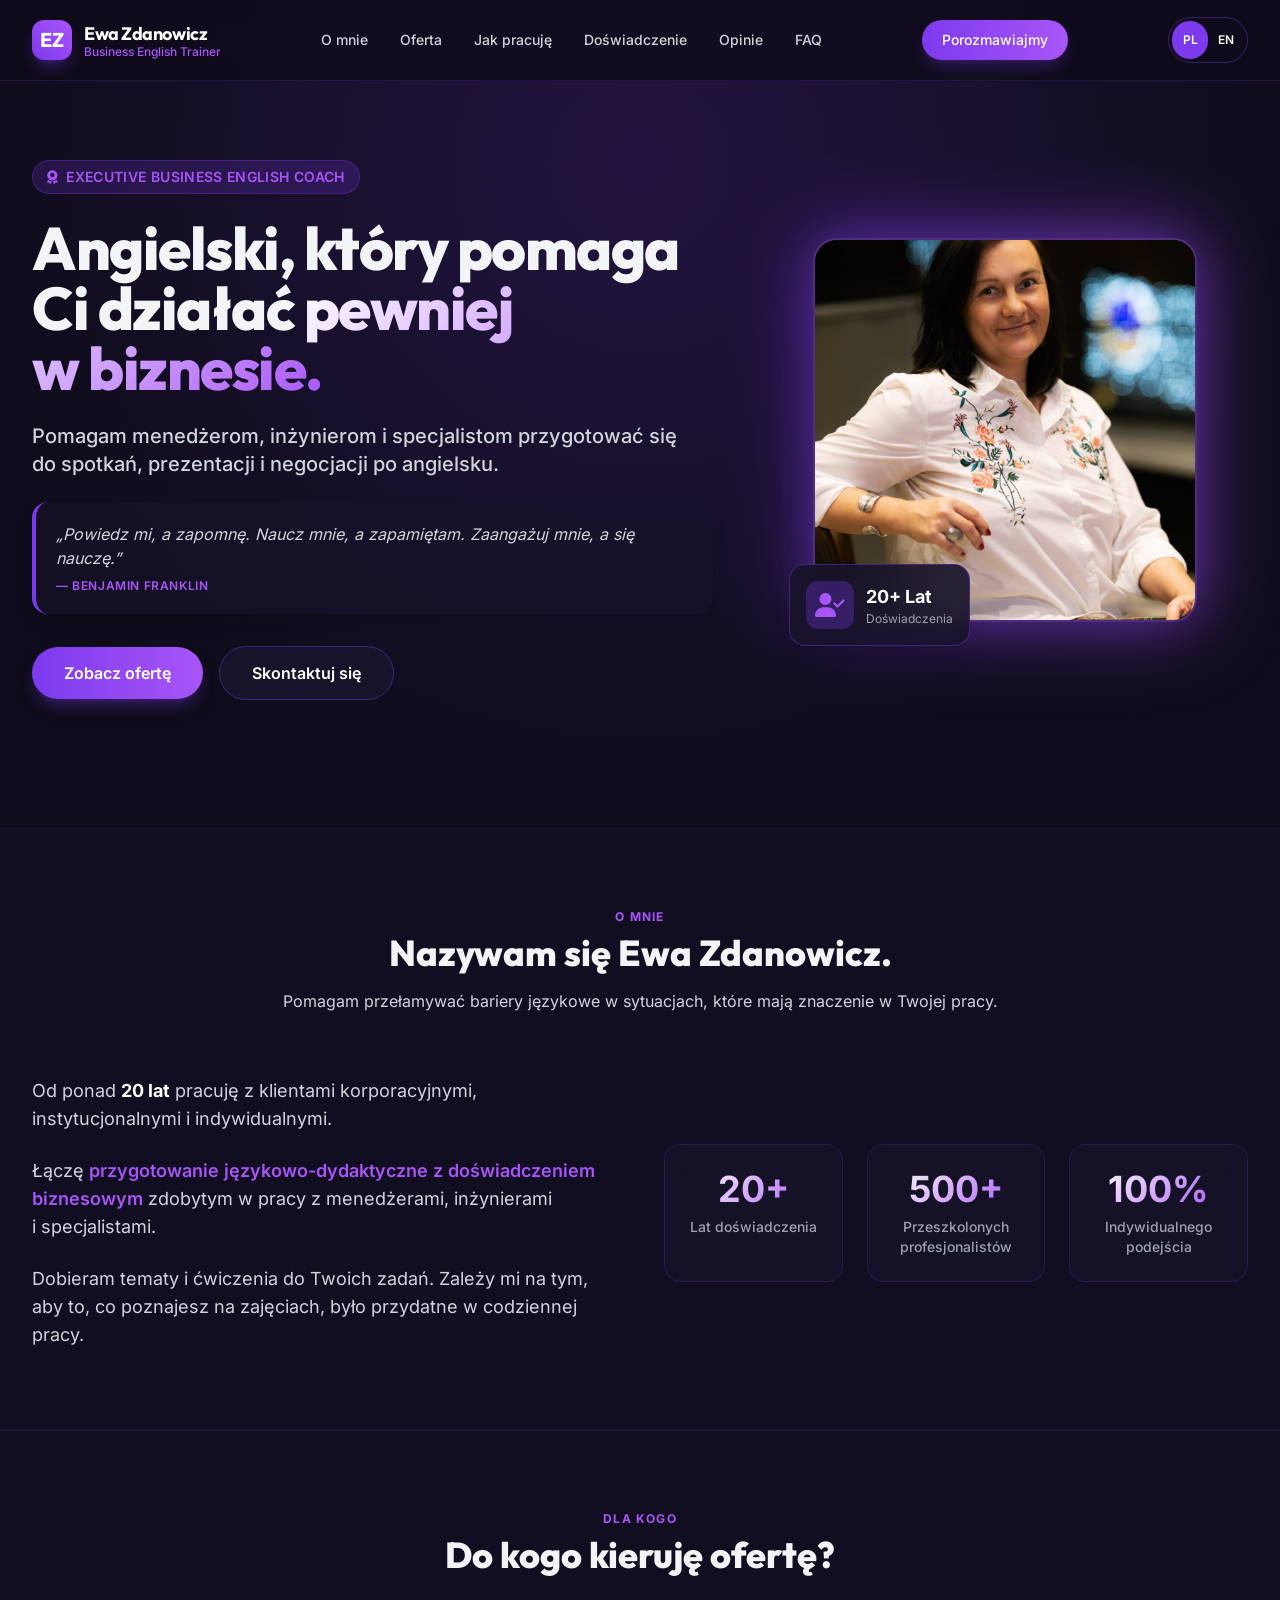
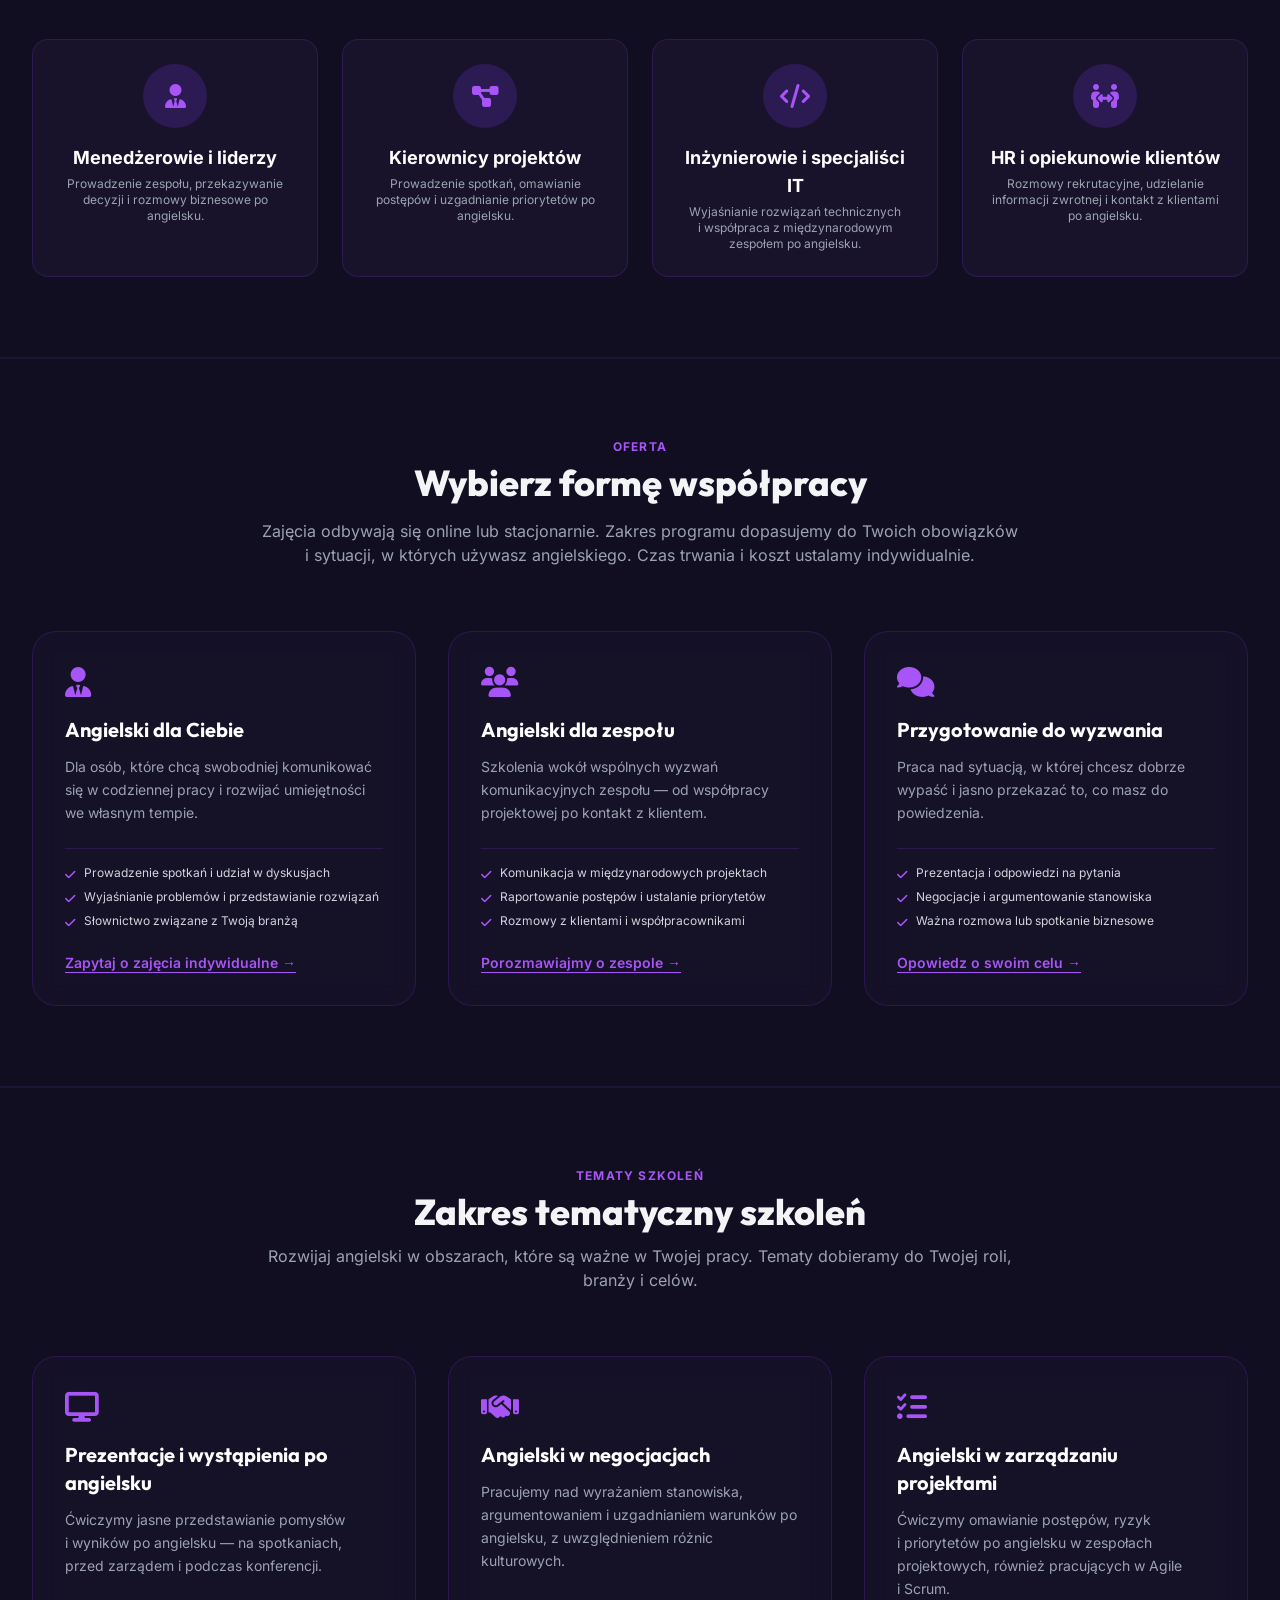
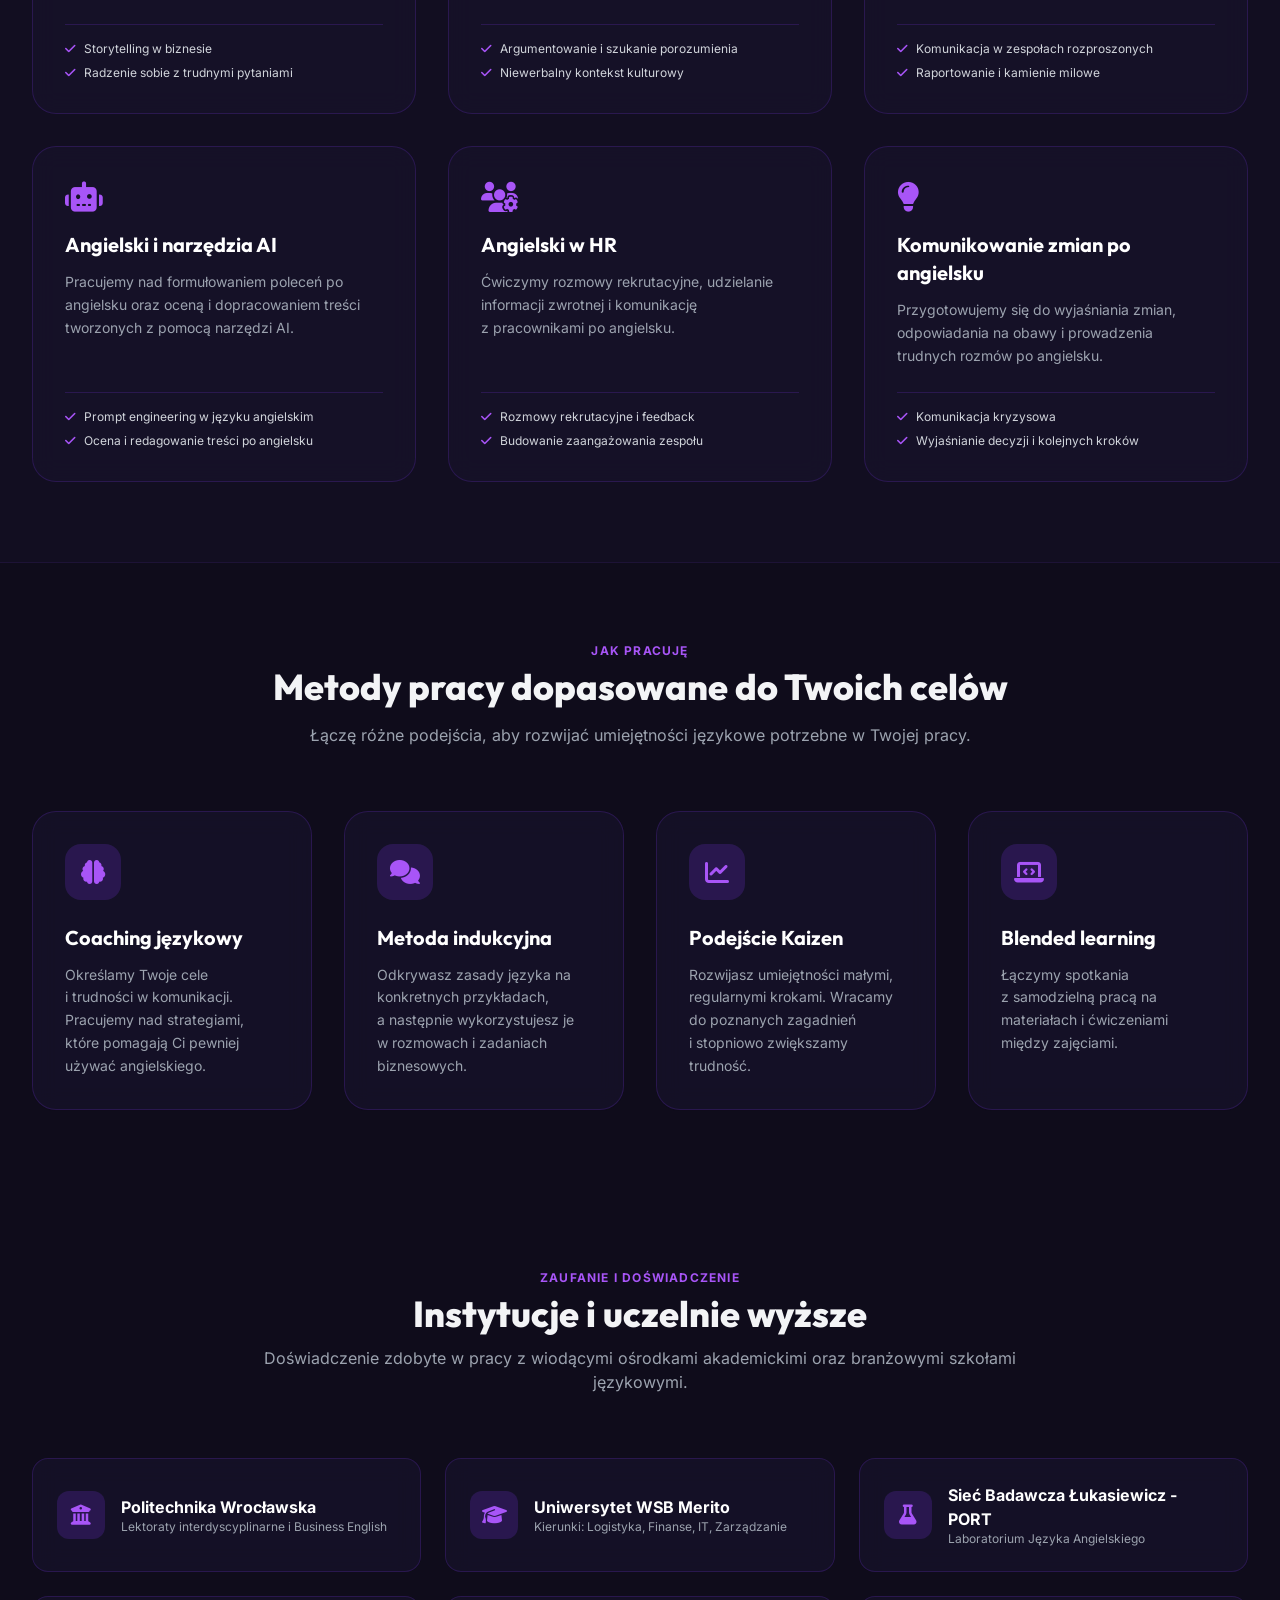
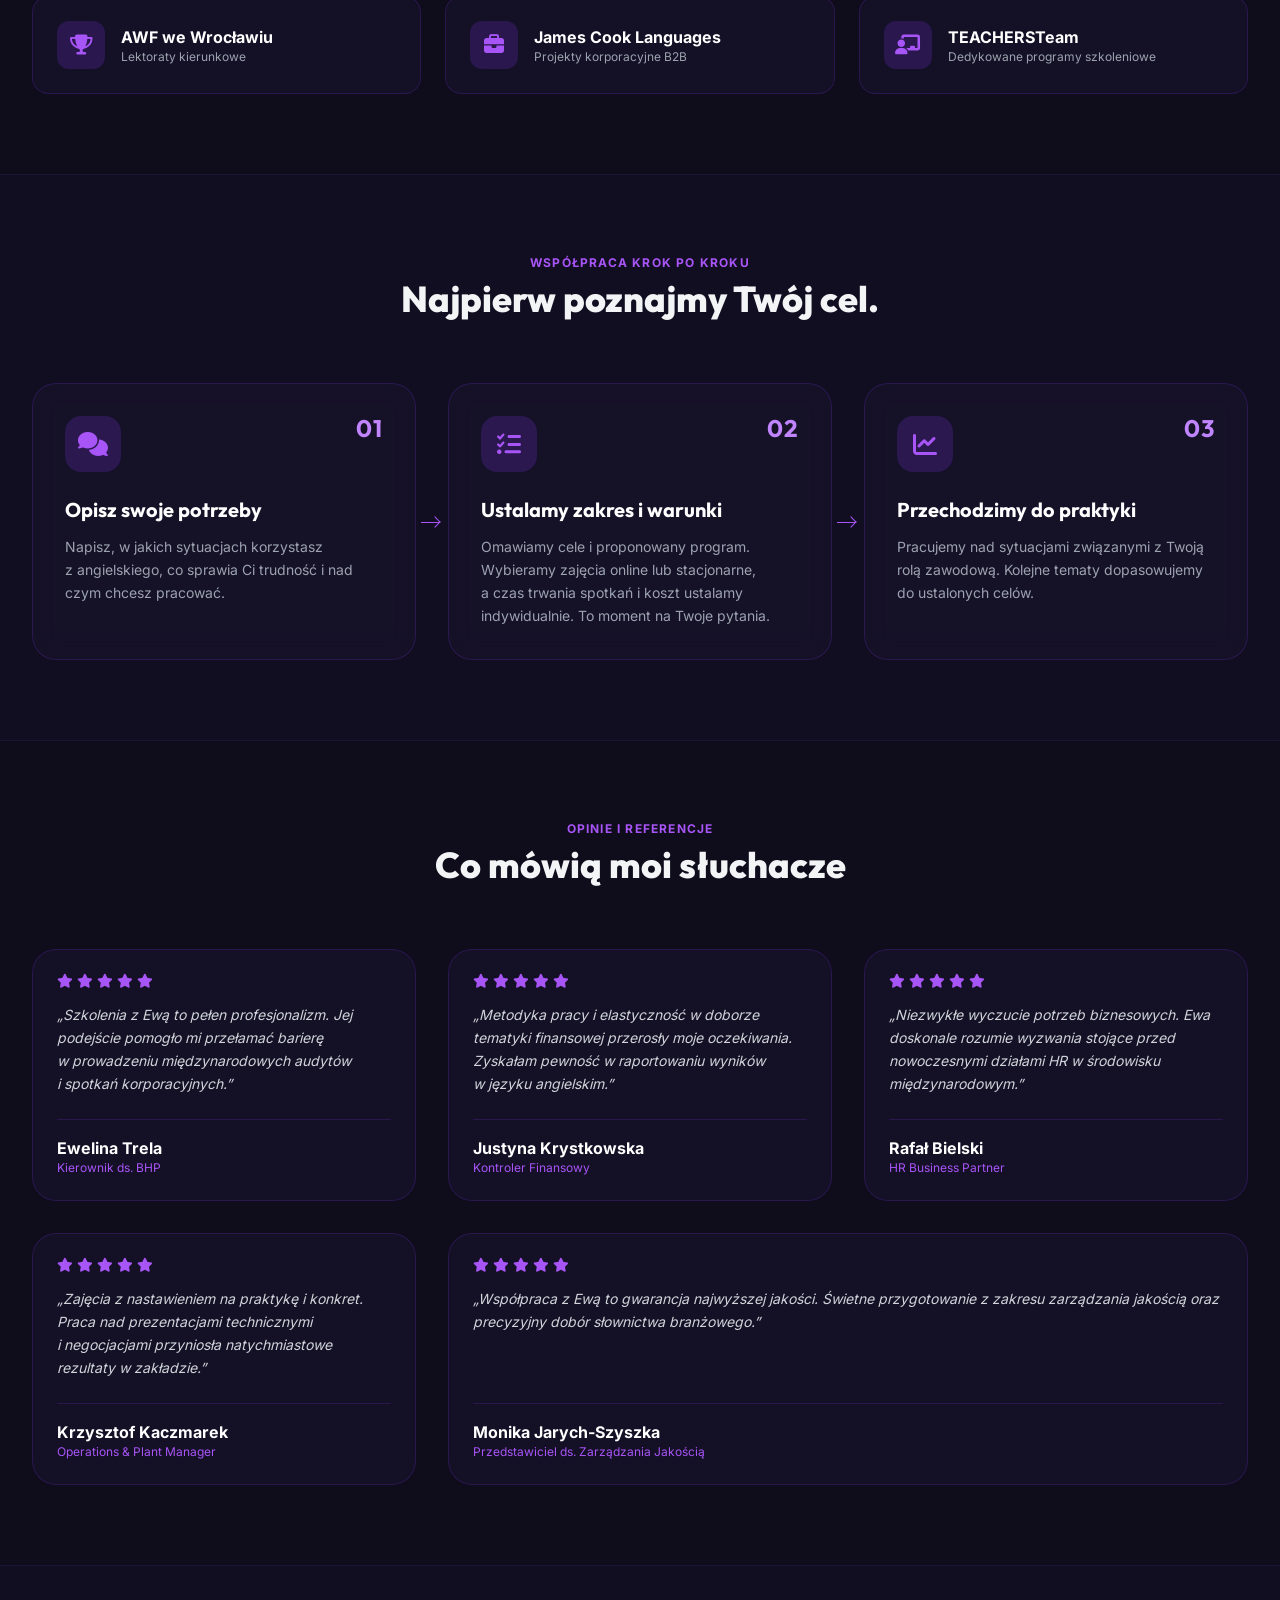
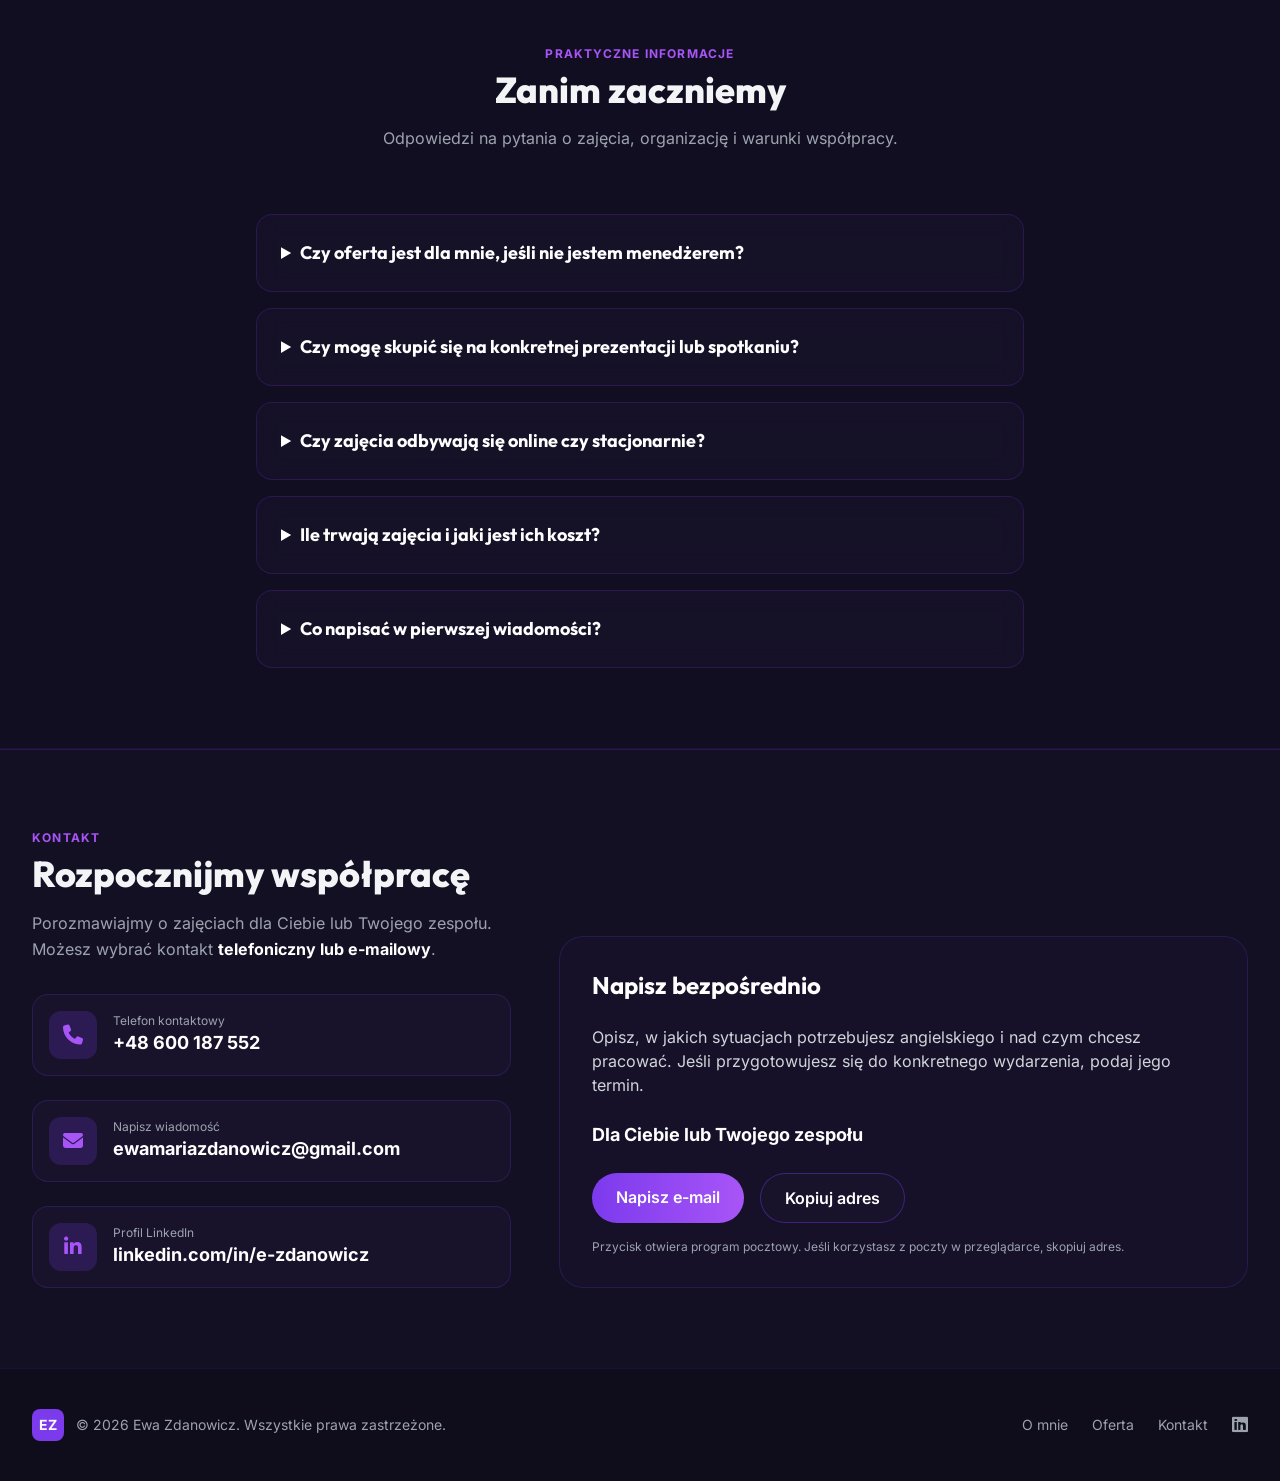
==== commit d31a595f: "Aktualizacja opisow WSB Merito i AWF" ====
--- a/index.html
+++ b/index.html
@@ -113,6 +113,19 @@
     #contact .contact-message { align-self: end; }
 }
 </style>
+<link rel="alternate" hreflang="pl" href="./">
+<link rel="alternate" hreflang="en" href="en.html">
+
+<style id="language-navigation">
+.language-switch { display:inline-flex; align-items:center; flex-shrink:0; border:1px solid rgba(124,58,237,.4); border-radius:9999px; padding:3px; font-size:12px; font-weight:600; }
+.language-switch a { display:inline-flex; align-items:center; justify-content:center; min-width:36px; min-height:38px; border-radius:9999px; }
+.language-switch a[aria-current="page"] { background:#7c3aed; color:#fff; }
+.language-switch a:hover { background:rgba(124,58,237,.3); }
+.language-switch a[aria-current="page"]:hover { background:#7c3aed; }
+@media (max-width:1279px) and (min-width:1024px) { nav .desktop-links { gap:16px; } nav .contact-nav { display:none; } }
+@media (max-width:639px) { nav .brand-copy { font-size:12px; } nav .brand-copy > span:first-child { font-size:14px; } nav .brand-copy > span:last-child { display:none; } nav .brand-link { gap:8px; } }
+@media (max-width:359px) { nav .brand-copy { display:none; } }
+</style>
 </head>
 <body class="bg-brand-dark text-brand-textLight selection:bg-brand-purple selection:text-white">
     <a href="#main" class="skip-link">Przejdź do treści</a>
@@ -120,19 +133,19 @@
     <nav class="fixed top-0 left-0 w-full z-50 bg-brand-dark/80 backdrop-blur-md border-b border-brand-purple/20">
         <div class="max-w-7xl mx-auto px-4 sm:px-6 lg:px-8 h-20 flex items-center justify-between">
             <!-- Logo -->
-            <a href="#" class="flex items-center gap-3 group">
+            <a href="#" class="brand-link flex items-center gap-3 group">
                 <div class="w-10 h-10 rounded-xl bg-gradient-to-tr from-brand-purple to-brand-lightPurple flex items-center justify-center font-heading font-bold text-white text-xl shadow-lg shadow-brand-purple/30 group-hover:scale-105 transition-transform">
                     EZ
                 </div>
-                <div>
+                <div class="brand-copy">
                     <span class="font-heading font-bold text-lg tracking-tight block text-white">Ewa Zdanowicz</span>
                     <span class="text-xs text-brand-lightPurple font-medium block -mt-1">Business English Trainer</span>
                 </div>
             </a>
 
             <!-- Desktop Navigation -->
-            <div class="hidden lg:flex items-center gap-8 text-sm font-medium text-gray-300">
-                <a href="#about" class="hover:text-brand-lightPurple transition-colors">O mnie</a>
+            <div class="desktop-links hidden lg:flex items-center gap-8 text-sm font-medium text-gray-300">
+                <a href="#about" class="hover:text-brand-lightPurple transition-colors">O&nbsp;mnie</a>
                 <a href="#services" class="hover:text-brand-lightPurple transition-colors">Oferta</a>
                 <a href="#methodology" class="hover:text-brand-lightPurple transition-colors">Jak pracuję</a>
                 <a href="#clients" class="hover:text-brand-lightPurple transition-colors">Doświadczenie</a>
@@ -141,12 +154,13 @@
             </div>
 
             <!-- CTA Button -->
-            <div class="hidden sm:flex items-center gap-4">
+            <div class="contact-nav hidden sm:flex items-center gap-4">
                 <a href="#contact" class="bg-gradient-to-r from-brand-purple to-brand-lightPurple hover:from-brand-deepPurple hover:to-brand-purple text-white px-5 py-2.5 rounded-full font-medium text-sm transition-all shadow-lg shadow-brand-purple/25 hover:shadow-brand-purple/40 hover:scale-105">
                     Porozmawiajmy
                 </a>
             </div>
 
+<div class="language-switch" role="group" aria-label="Język strony"><a href="./" lang="pl" hreflang="pl" aria-label="Polski" aria-current="page">PL</a><a href="en.html" lang="en" hreflang="en" aria-label="English">EN</a></div>
             <!-- Mobile Menu Toggle Button -->
             <button id="mobileMenuBtn" type="button" aria-label="Otwórz menu" aria-controls="mobileMenu" aria-expanded="false" class="lg:hidden text-gray-300 hover:text-white text-2xl">
                 <i class="fa-solid fa-bars" aria-hidden="true"></i>
@@ -155,7 +169,7 @@
 
         <!-- Mobile Navigation Menu -->
         <div id="mobileMenu" class="hidden lg:hidden bg-brand-card border-b border-brand-purple/20 px-4 pt-2 pb-6 space-y-3">
-            <a href="#about" class="block py-2 text-gray-300 hover:text-brand-lightPurple font-medium">O mnie</a>
+            <a href="#about" class="block py-2 text-gray-300 hover:text-brand-lightPurple font-medium">O&nbsp;mnie</a>
             <a href="#services" class="block py-2 text-gray-300 hover:text-brand-lightPurple font-medium">Oferta</a>
             <a href="#methodology" class="block py-2 text-gray-300 hover:text-brand-lightPurple font-medium">Jak pracuję</a>
             <a href="#clients" class="block py-2 text-gray-300 hover:text-brand-lightPurple font-medium">Doświadczenie</a>
@@ -177,11 +191,11 @@
                     </div>
 
                     <h1 class="font-heading font-extrabold text-3xl sm:text-5xl lg:text-6xl tracking-tight leading-tight">
-                        Angielski, który pomaga Ci działać <span class="text-gradient">pewniej w biznesie.</span>
+                        Angielski, który pomaga Ci działać <span class="text-gradient">pewniej w&nbsp;biznesie.</span>
                     </h1>
 
                     <p class="text-lg sm:text-xl text-gray-300 font-medium leading-relaxed max-w-2xl mx-auto lg:mx-0">
-                        Pomagam menedżerom, inżynierom i specjalistom przygotować się do spotkań, prezentacji i negocjacji po angielsku.
+                        Pomagam menedżerom, inżynierom i&nbsp;specjalistom przygotować się do spotkań, prezentacji i&nbsp;negocjacji po angielsku.
                     </p></div>
 
                 <div class="hero-photo flex justify-center">
@@ -211,7 +225,7 @@
 <div class="hero-followup space-y-6">
 <div class="p-4 sm:p-5 rounded-2xl bg-brand-card/60 border-l-4 border-brand-purple my-6 text-left shadow-lg">
                         <p class="italic text-gray-300 text-sm sm:text-base">
-                            „Powiedz mi, a zapomnę. Naucz mnie, a zapamiętam. Zaangażuj mnie, a się nauczę.”
+                            „Powiedz mi, a&nbsp;zapomnę. Naucz mnie, a&nbsp;zapamiętam. Zaangażuj mnie, a&nbsp;się nauczę.”
                         </p>
                         <span class="block mt-2 text-xs font-semibold uppercase tracking-wider text-brand-lightPurple">— Benjamin Franklin</span>
                     </div>
@@ -233,21 +247,21 @@
     <section id="about" class="py-20 bg-brand-card/40 relative border-y border-brand-purple/10">
         <div class="max-w-7xl mx-auto px-4 sm:px-6 lg:px-8">
             <div class="text-center max-w-3xl mx-auto mb-16">
-                <p class="text-xs font-bold uppercase tracking-widest text-brand-lightPurple mb-2">O mnie</p>
+                <p class="text-xs font-bold uppercase tracking-widest text-brand-lightPurple mb-2">O&nbsp;mnie</p>
                 <h2 class="font-heading text-3xl sm:text-4xl font-extrabold">Nazywam się Ewa Zdanowicz.</h2>
-                <p class="text-gray-300 mt-4">Pomagam przełamywać bariery językowe w sytuacjach, które mają znaczenie w Twojej pracy.</p>
+                <p class="text-gray-300 mt-4">Pomagam przełamywać bariery językowe w&nbsp;sytuacjach, które mają znaczenie w&nbsp;Twojej pracy.</p>
             </div>
 
             <div class="grid grid-cols-1 lg:grid-cols-2 gap-12 items-center">
                 <div class="space-y-6 text-gray-300 leading-relaxed text-base sm:text-lg">
                     <p>
-                        Od ponad <strong class="text-white">20 lat</strong> pracuję z klientami korporacyjnymi, instytucjonalnymi i indywidualnymi.
+                        Od ponad <strong class="text-white">20 lat</strong> pracuję z&nbsp;klientami korporacyjnymi, instytucjonalnymi i&nbsp;indywidualnymi.
                     </p>
                     <p>
-                        Łączę <span class="text-brand-lightPurple font-semibold">przygotowanie filologiczne z doświadczeniem biznesowym</span> zdobytym w pracy z menedżerami, inżynierami i specjalistami.
+                        Łączę <span class="text-brand-lightPurple font-semibold">przygotowanie językowo-dydaktyczne z&nbsp;doświadczeniem biznesowym</span> zdobytym w&nbsp;pracy z&nbsp;menedżerami, inżynierami i&nbsp;specjalistami.
                     </p>
                     <p>
-                        Dobieram tematy i ćwiczenia do Twoich zadań. Zależy mi na tym, aby to, co poznajesz na zajęciach, było przydatne w codziennej pracy.
+                        Dobieram tematy i&nbsp;ćwiczenia do Twoich zadań. Zależy mi na tym, aby to, co poznajesz na zajęciach, było przydatne w&nbsp;codziennej pracy.
                     </p>
                 </div>
 
@@ -258,7 +272,7 @@
                         <div class="text-xs sm:text-sm font-medium text-gray-400">Lat doświadczenia</div>
                     </div>
                     <div class="purple-card p-6 rounded-2xl text-center">
-                        <div class="text-3xl sm:text-4xl font-extrabold text-gradient mb-2">1000+</div>
+                        <div class="text-3xl sm:text-4xl font-extrabold text-gradient mb-2">500+</div>
                         <div class="text-xs sm:text-sm font-medium text-gray-400">Przeszkolonych profesjonalistów</div>
                     </div>
                     <div class="purple-card p-6 rounded-2xl text-center">
@@ -282,8 +296,8 @@
                     <div class="w-16 h-16 rounded-full bg-brand-purple/20 mx-auto flex items-center justify-center text-brand-lightPurple text-2xl mb-4">
                         <i class="fa-solid fa-user-tie" aria-hidden="true"></i>
                     </div>
-                    <h3 class="font-bold text-white text-lg mb-1">Menedżerowie i liderzy</h3>
-                    <p class="text-xs text-gray-400">Prowadzenie zespołu, przekazywanie decyzji i rozmowy biznesowe po angielsku.</p>
+                    <h3 class="font-bold text-white text-lg mb-1">Menedżerowie i&nbsp;liderzy</h3>
+                    <p class="text-xs text-gray-400">Prowadzenie zespołu, przekazywanie decyzji i&nbsp;rozmowy biznesowe po angielsku.</p>
                 </div>
 
                 <div class="p-6 rounded-2xl bg-brand-card border border-brand-purple/20 hover:border-brand-lightPurple/50 transition-all text-center">
@@ -291,35 +305,35 @@
                         <i class="fa-solid fa-diagram-project" aria-hidden="true"></i>
                     </div>
                     <h3 class="font-bold text-white text-lg mb-1">Kierownicy projektów</h3>
-                    <p class="text-xs text-gray-400">Prowadzenie spotkań, omawianie postępów i uzgadnianie priorytetów po angielsku.</p>
+                    <p class="text-xs text-gray-400">Prowadzenie spotkań, omawianie postępów i&nbsp;uzgadnianie priorytetów po angielsku.</p>
                 </div>
 
                 <div class="p-6 rounded-2xl bg-brand-card border border-brand-purple/20 hover:border-brand-lightPurple/50 transition-all text-center">
                     <div class="w-16 h-16 rounded-full bg-brand-purple/20 mx-auto flex items-center justify-center text-brand-lightPurple text-2xl mb-4">
                         <i class="fa-solid fa-code" aria-hidden="true"></i>
                     </div>
-                    <h3 class="font-bold text-white text-lg mb-1">Inżynierowie i specjaliści IT</h3>
-                    <p class="text-xs text-gray-400">Wyjaśnianie rozwiązań technicznych i współpraca z międzynarodowym zespołem po angielsku.</p>
+                    <h3 class="font-bold text-white text-lg mb-1">Inżynierowie i&nbsp;specjaliści IT</h3>
+                    <p class="text-xs text-gray-400">Wyjaśnianie rozwiązań technicznych i&nbsp;współpraca z&nbsp;międzynarodowym zespołem po angielsku.</p>
                 </div>
 
                 <div class="p-6 rounded-2xl bg-brand-card border border-brand-purple/20 hover:border-brand-lightPurple/50 transition-all text-center">
                     <div class="w-16 h-16 rounded-full bg-brand-purple/20 mx-auto flex items-center justify-center text-brand-lightPurple text-2xl mb-4">
                         <i class="fa-solid fa-people-arrows" aria-hidden="true"></i>
                     </div>
-                    <h3 class="font-bold text-white text-lg mb-1">HR i opiekunowie klientów</h3>
-                    <p class="text-xs text-gray-400">Rozmowy rekrutacyjne, udzielanie informacji zwrotnej i kontakt z klientami po angielsku.</p>
+                    <h3 class="font-bold text-white text-lg mb-1">HR i&nbsp;opiekunowie klientów</h3>
+                    <p class="text-xs text-gray-400">Rozmowy rekrutacyjne, udzielanie informacji zwrotnej i&nbsp;kontakt z&nbsp;klientami po angielsku.</p>
                 </div>
             </div>
         </div>
     </section>
 
-<section id="services" class="py-20 bg-brand-card/40 border-y border-brand-purple/10"><div class="max-w-7xl mx-auto px-4 sm:px-6 lg:px-8"><div class="text-center max-w-3xl mx-auto mb-16"><p class="text-xs font-bold uppercase tracking-widest text-brand-lightPurple mb-2">Oferta</p><h2 class="font-heading text-3xl sm:text-4xl font-extrabold">Wybierz formę współpracy</h2><p class="text-gray-400 mt-4">Zajęcia odbywają się online lub stacjonarnie. Zakres programu dopasujemy do Twoich obowiązków i sytuacji, w których używasz angielskiego. Czas trwania i koszt ustalamy indywidualnie.</p></div><div class="grid grid-cols-1 md:grid-cols-3 gap-8"><article class="purple-card p-8 rounded-3xl flex flex-col"><div class="text-brand-lightPurple text-3xl mb-4"><i class="fa-solid fa-user-tie" aria-hidden="true"></i></div><h3 class="font-heading font-bold text-xl mb-3 text-white">Angielski dla Ciebie</h3><p class="text-gray-400 text-sm leading-relaxed mb-6">Dla osób, które chcą swobodniej komunikować się w codziennej pracy i rozwijać umiejętności we własnym tempie.</p><ul class="text-xs text-gray-300 space-y-2 border-t border-brand-purple/20 pt-4 mb-6"><li class="flex items-start gap-2"><i class="fa-solid fa-check text-brand-lightPurple mt-1" aria-hidden="true"></i><span>Prowadzenie spotkań i udział w dyskusjach</span></li><li class="flex items-start gap-2"><i class="fa-solid fa-check text-brand-lightPurple mt-1" aria-hidden="true"></i><span>Wyjaśnianie problemów i przedstawianie rozwiązań</span></li><li class="flex items-start gap-2"><i class="fa-solid fa-check text-brand-lightPurple mt-1" aria-hidden="true"></i><span>Słownictwo związane z Twoją branżą</span></li></ul><a href="#contact" class="mt-auto text-brand-lightPurple text-sm font-semibold underline underline-offset-4">Zapytaj o zajęcia indywidualne →</a></article><article class="purple-card p-8 rounded-3xl flex flex-col"><div class="text-brand-lightPurple text-3xl mb-4"><i class="fa-solid fa-users" aria-hidden="true"></i></div><h3 class="font-heading font-bold text-xl mb-3 text-white">Angielski dla zespołu</h3><p class="text-gray-400 text-sm leading-relaxed mb-6">Szkolenia wokół wspólnych wyzwań komunikacyjnych zespołu — od współpracy projektowej po kontakt z klientem.</p><ul class="text-xs text-gray-300 space-y-2 border-t border-brand-purple/20 pt-4 mb-6"><li class="flex items-start gap-2"><i class="fa-solid fa-check text-brand-lightPurple mt-1" aria-hidden="true"></i><span>Komunikacja w międzynarodowych projektach</span></li><li class="flex items-start gap-2"><i class="fa-solid fa-check text-brand-lightPurple mt-1" aria-hidden="true"></i><span>Raportowanie postępów i ustalanie priorytetów</span></li><li class="flex items-start gap-2"><i class="fa-solid fa-check text-brand-lightPurple mt-1" aria-hidden="true"></i><span>Rozmowy z klientami i współpracownikami</span></li></ul><a href="#contact" class="mt-auto text-brand-lightPurple text-sm font-semibold underline underline-offset-4">Porozmawiajmy o zespole →</a></article><article class="purple-card p-8 rounded-3xl flex flex-col"><div class="text-brand-lightPurple text-3xl mb-4"><i class="fa-solid fa-comments" aria-hidden="true"></i></div><h3 class="font-heading font-bold text-xl mb-3 text-white">Przygotowanie do wyzwania</h3><p class="text-gray-400 text-sm leading-relaxed mb-6">Praca nad sytuacją, w której chcesz dobrze wypaść i jasno przekazać to, co masz do powiedzenia.</p><ul class="text-xs text-gray-300 space-y-2 border-t border-brand-purple/20 pt-4 mb-6"><li class="flex items-start gap-2"><i class="fa-solid fa-check text-brand-lightPurple mt-1" aria-hidden="true"></i><span>Prezentacja i odpowiedzi na pytania</span></li><li class="flex items-start gap-2"><i class="fa-solid fa-check text-brand-lightPurple mt-1" aria-hidden="true"></i><span>Negocjacje i argumentowanie stanowiska</span></li><li class="flex items-start gap-2"><i class="fa-solid fa-check text-brand-lightPurple mt-1" aria-hidden="true"></i><span>Ważna rozmowa lub spotkanie biznesowe</span></li></ul><a href="#contact" class="mt-auto text-brand-lightPurple text-sm font-semibold underline underline-offset-4">Opowiedz o swoim celu →</a></article></div></div></section>
+<section id="services" class="py-20 bg-brand-card/40 border-y border-brand-purple/10"><div class="max-w-7xl mx-auto px-4 sm:px-6 lg:px-8"><div class="text-center max-w-3xl mx-auto mb-16"><p class="text-xs font-bold uppercase tracking-widest text-brand-lightPurple mb-2">Oferta</p><h2 class="font-heading text-3xl sm:text-4xl font-extrabold">Wybierz formę współpracy</h2><p class="text-gray-400 mt-4">Zajęcia odbywają się online lub stacjonarnie. Zakres programu dopasujemy do Twoich obowiązków i&nbsp;sytuacji, w&nbsp;których używasz angielskiego. Czas trwania i&nbsp;koszt ustalamy indywidualnie.</p></div><div class="grid grid-cols-1 md:grid-cols-3 gap-8"><article class="purple-card p-8 rounded-3xl flex flex-col"><div class="text-brand-lightPurple text-3xl mb-4"><i class="fa-solid fa-user-tie" aria-hidden="true"></i></div><h3 class="font-heading font-bold text-xl mb-3 text-white">Angielski dla Ciebie</h3><p class="text-gray-400 text-sm leading-relaxed mb-6">Dla osób, które chcą swobodniej komunikować się w&nbsp;codziennej pracy i&nbsp;rozwijać umiejętności we własnym tempie.</p><ul class="text-xs text-gray-300 space-y-2 border-t border-brand-purple/20 pt-4 mb-6"><li class="flex items-start gap-2"><i class="fa-solid fa-check text-brand-lightPurple mt-1" aria-hidden="true"></i><span>Prowadzenie spotkań i&nbsp;udział w&nbsp;dyskusjach</span></li><li class="flex items-start gap-2"><i class="fa-solid fa-check text-brand-lightPurple mt-1" aria-hidden="true"></i><span>Wyjaśnianie problemów i&nbsp;przedstawianie rozwiązań</span></li><li class="flex items-start gap-2"><i class="fa-solid fa-check text-brand-lightPurple mt-1" aria-hidden="true"></i><span>Słownictwo związane z&nbsp;Twoją branżą</span></li></ul><a href="#contact" class="mt-auto text-brand-lightPurple text-sm font-semibold underline underline-offset-4">Zapytaj o&nbsp;zajęcia indywidualne →</a></article><article class="purple-card p-8 rounded-3xl flex flex-col"><div class="text-brand-lightPurple text-3xl mb-4"><i class="fa-solid fa-users" aria-hidden="true"></i></div><h3 class="font-heading font-bold text-xl mb-3 text-white">Angielski dla zespołu</h3><p class="text-gray-400 text-sm leading-relaxed mb-6">Szkolenia wokół wspólnych wyzwań komunikacyjnych zespołu — od współpracy projektowej po kontakt z&nbsp;klientem.</p><ul class="text-xs text-gray-300 space-y-2 border-t border-brand-purple/20 pt-4 mb-6"><li class="flex items-start gap-2"><i class="fa-solid fa-check text-brand-lightPurple mt-1" aria-hidden="true"></i><span>Komunikacja w&nbsp;międzynarodowych projektach</span></li><li class="flex items-start gap-2"><i class="fa-solid fa-check text-brand-lightPurple mt-1" aria-hidden="true"></i><span>Raportowanie postępów i&nbsp;ustalanie priorytetów</span></li><li class="flex items-start gap-2"><i class="fa-solid fa-check text-brand-lightPurple mt-1" aria-hidden="true"></i><span>Rozmowy z&nbsp;klientami i&nbsp;współpracownikami</span></li></ul><a href="#contact" class="mt-auto text-brand-lightPurple text-sm font-semibold underline underline-offset-4">Porozmawiajmy o&nbsp;zespole →</a></article><article class="purple-card p-8 rounded-3xl flex flex-col"><div class="text-brand-lightPurple text-3xl mb-4"><i class="fa-solid fa-comments" aria-hidden="true"></i></div><h3 class="font-heading font-bold text-xl mb-3 text-white">Przygotowanie do wyzwania</h3><p class="text-gray-400 text-sm leading-relaxed mb-6">Praca nad sytuacją, w&nbsp;której chcesz dobrze wypaść i&nbsp;jasno przekazać to, co masz do powiedzenia.</p><ul class="text-xs text-gray-300 space-y-2 border-t border-brand-purple/20 pt-4 mb-6"><li class="flex items-start gap-2"><i class="fa-solid fa-check text-brand-lightPurple mt-1" aria-hidden="true"></i><span>Prezentacja i&nbsp;odpowiedzi na pytania</span></li><li class="flex items-start gap-2"><i class="fa-solid fa-check text-brand-lightPurple mt-1" aria-hidden="true"></i><span>Negocjacje i&nbsp;argumentowanie stanowiska</span></li><li class="flex items-start gap-2"><i class="fa-solid fa-check text-brand-lightPurple mt-1" aria-hidden="true"></i><span>Ważna rozmowa lub spotkanie biznesowe</span></li></ul><a href="#contact" class="mt-auto text-brand-lightPurple text-sm font-semibold underline underline-offset-4">Opowiedz o&nbsp;swoim celu →</a></article></div></div></section>
 <section id="topics" class="py-20 bg-brand-card/40 border-y border-brand-purple/10">
         <div class="max-w-7xl mx-auto px-4 sm:px-6 lg:px-8">
             <div class="text-center max-w-3xl mx-auto mb-16">
                 <p class="text-xs font-bold uppercase tracking-widest text-brand-lightPurple mb-2">Tematy szkoleń</p>
                 <h2 class="font-heading text-3xl sm:text-4xl font-extrabold">Zakres tematyczny szkoleń</h2>
-                <p class="text-gray-400 mt-3">Rozwijaj angielski w obszarach, które są ważne w Twojej pracy. Tematy dobieramy do Twojej roli, branży i celów.</p>
+                <p class="text-gray-400 mt-3">Rozwijaj angielski w&nbsp;obszarach, które są ważne w&nbsp;Twojej pracy. Tematy dobieramy do Twojej roli, branży i&nbsp;celów.</p>
             </div>
 
             <div class="grid grid-cols-1 md:grid-cols-2 lg:grid-cols-3 gap-8">
@@ -329,14 +343,14 @@
                         <div class="text-brand-lightPurple text-3xl mb-4">
                             <i class="fa-solid fa-display" aria-hidden="true"></i>
                         </div>
-                        <h3 class="font-heading font-bold text-xl text-white mb-3">Prezentacje i wystąpienia po angielsku</h3>
+                        <h3 class="font-heading font-bold text-xl text-white mb-3">Prezentacje i&nbsp;wystąpienia po angielsku</h3>
                         <p class="text-gray-400 text-sm leading-relaxed mb-6">
-                            Ćwiczymy jasne przedstawianie pomysłów i wyników po angielsku — na spotkaniach, przed zarządem i podczas konferencji.
+                            Ćwiczymy jasne przedstawianie pomysłów i&nbsp;wyników po angielsku — na spotkaniach, przed zarządem i&nbsp;podczas konferencji.
                         </p>
                     </div>
                     <ul class="text-xs text-gray-300 space-y-2 border-t border-brand-purple/20 pt-4">
-                        <li class="flex items-center gap-2"><i class="fa-solid fa-check text-brand-lightPurple" aria-hidden="true"></i> Storytelling w biznesie</li>
-                        <li class="flex items-center gap-2"><i class="fa-solid fa-check text-brand-lightPurple" aria-hidden="true"></i> Radzenie sobie z trudnymi pytaniami</li>
+                        <li class="flex items-center gap-2"><i class="fa-solid fa-check text-brand-lightPurple" aria-hidden="true"></i> Storytelling w&nbsp;biznesie</li>
+                        <li class="flex items-center gap-2"><i class="fa-solid fa-check text-brand-lightPurple" aria-hidden="true"></i> Radzenie sobie z&nbsp;trudnymi pytaniami</li>
                     </ul>
                 </div>
 
@@ -346,13 +360,13 @@
                         <div class="text-brand-lightPurple text-3xl mb-4">
                             <i class="fa-solid fa-handshake" aria-hidden="true"></i>
                         </div>
-                        <h3 class="font-heading font-bold text-xl text-white mb-3">Angielski w negocjacjach</h3>
+                        <h3 class="font-heading font-bold text-xl text-white mb-3">Angielski w&nbsp;negocjacjach</h3>
                         <p class="text-gray-400 text-sm leading-relaxed mb-6">
-                            Pracujemy nad wyrażaniem stanowiska, argumentowaniem i uzgadnianiem warunków po angielsku, z uwzględnieniem różnic kulturowych.
+                            Pracujemy nad wyrażaniem stanowiska, argumentowaniem i&nbsp;uzgadnianiem warunków po angielsku, z&nbsp;uwzględnieniem różnic kulturowych.
                         </p>
                     </div>
                     <ul class="text-xs text-gray-300 space-y-2 border-t border-brand-purple/20 pt-4">
-                        <li class="flex items-center gap-2"><i class="fa-solid fa-check text-brand-lightPurple" aria-hidden="true"></i> Argumentowanie i szukanie porozumienia</li>
+                        <li class="flex items-center gap-2"><i class="fa-solid fa-check text-brand-lightPurple" aria-hidden="true"></i> Argumentowanie i&nbsp;szukanie porozumienia</li>
                         <li class="flex items-center gap-2"><i class="fa-solid fa-check text-brand-lightPurple" aria-hidden="true"></i> Niewerbalny kontekst kulturowy</li>
                     </ul>
                 </div>
@@ -363,14 +377,14 @@
                         <div class="text-brand-lightPurple text-3xl mb-4">
                             <i class="fa-solid fa-list-check" aria-hidden="true"></i>
                         </div>
-                        <h3 class="font-heading font-bold text-xl text-white mb-3">Angielski w zarządzaniu projektami</h3>
+                        <h3 class="font-heading font-bold text-xl text-white mb-3">Angielski w&nbsp;zarządzaniu projektami</h3>
                         <p class="text-gray-400 text-sm leading-relaxed mb-6">
-                            Ćwiczymy omawianie postępów, ryzyk i priorytetów po angielsku w zespołach projektowych, również pracujących w Agile i Scrum.
+                            Ćwiczymy omawianie postępów, ryzyk i&nbsp;priorytetów po angielsku w&nbsp;zespołach projektowych, również pracujących w&nbsp;Agile i&nbsp;Scrum.
                         </p>
                     </div>
                     <ul class="text-xs text-gray-300 space-y-2 border-t border-brand-purple/20 pt-4">
-                        <li class="flex items-center gap-2"><i class="fa-solid fa-check text-brand-lightPurple" aria-hidden="true"></i> Komunikacja w zespołach rozproszonych</li>
-                        <li class="flex items-center gap-2"><i class="fa-solid fa-check text-brand-lightPurple" aria-hidden="true"></i> Raportowanie i kamienie milowe</li>
+                        <li class="flex items-center gap-2"><i class="fa-solid fa-check text-brand-lightPurple" aria-hidden="true"></i> Komunikacja w&nbsp;zespołach rozproszonych</li>
+                        <li class="flex items-center gap-2"><i class="fa-solid fa-check text-brand-lightPurple" aria-hidden="true"></i> Raportowanie i&nbsp;kamienie milowe</li>
                     </ul>
                 </div>
 
@@ -380,14 +394,14 @@
                         <div class="text-brand-lightPurple text-3xl mb-4">
                             <i class="fa-solid fa-robot" aria-hidden="true"></i>
                         </div>
-                        <h3 class="font-heading font-bold text-xl text-white mb-3">Angielski i narzędzia AI</h3>
+                        <h3 class="font-heading font-bold text-xl text-white mb-3">Angielski i&nbsp;narzędzia AI</h3>
                         <p class="text-gray-400 text-sm leading-relaxed mb-6">
-                            Pracujemy nad formułowaniem poleceń po angielsku oraz oceną i dopracowaniem treści tworzonych z pomocą narzędzi AI.
+                            Pracujemy nad formułowaniem poleceń po angielsku oraz oceną i&nbsp;dopracowaniem treści tworzonych z&nbsp;pomocą narzędzi AI.
                         </p>
                     </div>
                     <ul class="text-xs text-gray-300 space-y-2 border-t border-brand-purple/20 pt-4">
-                        <li class="flex items-center gap-2"><i class="fa-solid fa-check text-brand-lightPurple" aria-hidden="true"></i> Prompt engineering w języku angielskim</li>
-                        <li class="flex items-center gap-2"><i class="fa-solid fa-check text-brand-lightPurple" aria-hidden="true"></i> Ocena i redagowanie treści po angielsku</li>
+                        <li class="flex items-center gap-2"><i class="fa-solid fa-check text-brand-lightPurple" aria-hidden="true"></i> Prompt engineering w&nbsp;języku angielskim</li>
+                        <li class="flex items-center gap-2"><i class="fa-solid fa-check text-brand-lightPurple" aria-hidden="true"></i> Ocena i&nbsp;redagowanie treści po angielsku</li>
                     </ul>
                 </div>
 
@@ -397,13 +411,13 @@
                         <div class="text-brand-lightPurple text-3xl mb-4">
                             <i class="fa-solid fa-users-gear" aria-hidden="true"></i>
                         </div>
-                        <h3 class="font-heading font-bold text-xl text-white mb-3">Angielski w HR</h3>
+                        <h3 class="font-heading font-bold text-xl text-white mb-3">Angielski w&nbsp;HR</h3>
                         <p class="text-gray-400 text-sm leading-relaxed mb-6">
-                            Ćwiczymy rozmowy rekrutacyjne, udzielanie informacji zwrotnej i komunikację z pracownikami po angielsku.
+                            Ćwiczymy rozmowy rekrutacyjne, udzielanie informacji zwrotnej i&nbsp;komunikację z&nbsp;pracownikami po angielsku.
                         </p>
                     </div>
                     <ul class="text-xs text-gray-300 space-y-2 border-t border-brand-purple/20 pt-4">
-                        <li class="flex items-center gap-2"><i class="fa-solid fa-check text-brand-lightPurple" aria-hidden="true"></i> Rozmowy rekrutacyjne i feedback</li>
+                        <li class="flex items-center gap-2"><i class="fa-solid fa-check text-brand-lightPurple" aria-hidden="true"></i> Rozmowy rekrutacyjne i&nbsp;feedback</li>
                         <li class="flex items-center gap-2"><i class="fa-solid fa-check text-brand-lightPurple" aria-hidden="true"></i> Budowanie zaangażowania zespołu</li>
                     </ul>
                 </div>
@@ -416,12 +430,12 @@
                         </div>
                         <h3 class="font-heading font-bold text-xl text-white mb-3">Komunikowanie zmian po angielsku</h3>
                         <p class="text-gray-400 text-sm leading-relaxed mb-6">
-                            Przygotowujemy się do wyjaśniania zmian, odpowiadania na obawy i prowadzenia trudnych rozmów po angielsku.
+                            Przygotowujemy się do wyjaśniania zmian, odpowiadania na obawy i&nbsp;prowadzenia trudnych rozmów po angielsku.
                         </p>
                     </div>
                     <ul class="text-xs text-gray-300 space-y-2 border-t border-brand-purple/20 pt-4">
                         <li class="flex items-center gap-2"><i class="fa-solid fa-check text-brand-lightPurple" aria-hidden="true"></i> Komunikacja kryzysowa</li>
-                        <li class="flex items-center gap-2"><i class="fa-solid fa-check text-brand-lightPurple" aria-hidden="true"></i> Wyjaśnianie decyzji i kolejnych kroków</li>
+                        <li class="flex items-center gap-2"><i class="fa-solid fa-check text-brand-lightPurple" aria-hidden="true"></i> Wyjaśnianie decyzji i&nbsp;kolejnych kroków</li>
                     </ul>
                 </div>
             </div>
@@ -432,7 +446,7 @@
             <div class="text-center max-w-3xl mx-auto mb-16">
                 <p class="text-xs font-bold uppercase tracking-widest text-brand-lightPurple mb-2">Jak pracuję</p>
                 <h2 class="font-heading text-3xl sm:text-4xl font-extrabold">Metody pracy dopasowane do Twoich celów</h2>
-                <p class="text-gray-400 mt-4">Łączę różne podejścia, aby rozwijać umiejętności językowe potrzebne w Twojej pracy.</p>
+                <p class="text-gray-400 mt-4">Łączę różne podejścia, aby rozwijać umiejętności językowe potrzebne w&nbsp;Twojej pracy.</p>
             </div>
 
             <div class="grid grid-cols-1 md:grid-cols-2 lg:grid-cols-4 gap-8">
@@ -443,7 +457,7 @@
                     </div>
                     <h3 class="font-heading font-bold text-xl mb-3 text-white">Coaching językowy</h3>
                     <p class="text-gray-400 text-sm leading-relaxed">
-                        Określamy Twoje cele i trudności w komunikacji. Pracujemy nad strategiami, które pomagają Ci pewniej używać angielskiego.
+                        Określamy Twoje cele i&nbsp;trudności w&nbsp;komunikacji. Pracujemy nad strategiami, które pomagają Ci pewniej używać angielskiego.
                     </p>
                 </div>
 
@@ -454,7 +468,7 @@
                     </div>
                     <h3 class="font-heading font-bold text-xl mb-3 text-white">Metoda indukcyjna</h3>
                     <p class="text-gray-400 text-sm leading-relaxed">
-                        Odkrywasz zasady języka na konkretnych przykładach, a następnie wykorzystujesz je w rozmowach i zadaniach biznesowych.
+                        Odkrywasz zasady języka na konkretnych przykładach, a&nbsp;następnie wykorzystujesz je w&nbsp;rozmowach i&nbsp;zadaniach biznesowych.
                     </p>
                 </div>
 
@@ -465,7 +479,7 @@
                     </div>
                     <h3 class="font-heading font-bold text-xl mb-3 text-white">Podejście Kaizen</h3>
                     <p class="text-gray-400 text-sm leading-relaxed">
-                        Rozwijasz umiejętności małymi, regularnymi krokami. Wracamy do poznanych zagadnień i stopniowo zwiększamy trudność.
+                        Rozwijasz umiejętności małymi, regularnymi krokami. Wracamy do poznanych zagadnień i&nbsp;stopniowo zwiększamy trudność.
                     </p>
                 </div>
 
@@ -476,7 +490,7 @@
                     </div>
                     <h3 class="font-heading font-bold text-xl mb-3 text-white">Blended learning</h3>
                     <p class="text-gray-400 text-sm leading-relaxed">
-                        Łączymy spotkania z samodzielną pracą na materiałach i ćwiczeniami między zajęciami.
+                        Łączymy spotkania z&nbsp;samodzielną pracą na materiałach i&nbsp;ćwiczeniami między zajęciami.
                     </p>
                 </div>
             </div>
@@ -488,9 +502,9 @@
     <section id="clients" class="py-20 relative">
         <div class="max-w-7xl mx-auto px-4 sm:px-6 lg:px-8">
             <div class="text-center max-w-3xl mx-auto mb-16">
-                <p class="text-xs font-bold uppercase tracking-widest text-brand-lightPurple mb-2">Zaufanie i doświadczenie</p>
-                <h2 class="font-heading text-3xl sm:text-4xl font-extrabold">Instytucje i uczelnie wyższe</h2>
-                <p class="text-gray-400 mt-3">Doświadczenie zdobyte w pracy z wiodącymi ośrodkami akademickimi oraz branżowymi szkołami językowymi.</p>
+                <p class="text-xs font-bold uppercase tracking-widest text-brand-lightPurple mb-2">Zaufanie i&nbsp;doświadczenie</p>
+                <h2 class="font-heading text-3xl sm:text-4xl font-extrabold">Instytucje i&nbsp;uczelnie wyższe</h2>
+                <p class="text-gray-400 mt-3">Doświadczenie zdobyte w&nbsp;pracy z&nbsp;wiodącymi ośrodkami akademickimi oraz branżowymi szkołami językowymi.</p>
             </div>
 
             <div class="grid grid-cols-1 md:grid-cols-2 lg:grid-cols-3 gap-6">
@@ -500,7 +514,7 @@
                     </div>
                     <div>
                         <h3 class="font-bold text-white text-base">Politechnika Wrocławska</h3>
-                        <p class="text-xs text-gray-400">Lektoraty interdyscyplinarne i Business English</p>
+                        <p class="text-xs text-gray-400">Lektoraty interdyscyplinarne i&nbsp;Business English</p>
                     </div>
                 </div>
 
@@ -510,7 +524,7 @@
                     </div>
                     <div>
                         <h3 class="font-bold text-white text-base">Uniwersytet WSB Merito</h3>
-                        <p class="text-xs text-gray-400">Kierunki: Logistyka, Finanse, IT</p>
+                        <p class="text-xs text-gray-400">Kierunki: Logistyka, Finanse, IT, Zarządzanie</p>
                     </div>
                 </div>
 
@@ -530,7 +544,7 @@
                     </div>
                     <div>
                         <h3 class="font-bold text-white text-base">AWF we Wrocławiu</h3>
-                        <p class="text-xs text-gray-400">Szkolenia językowe dla kadry dydaktycznej</p>
+                        <p class="text-xs text-gray-400">Lektoraty kierunkowe</p>
                     </div>
                 </div>
 
@@ -559,11 +573,11 @@
 
     
 
-    <section id="process" class="py-20 bg-brand-card/40 border-y border-brand-purple/10"><div class="max-w-7xl mx-auto px-4 sm:px-6 lg:px-8"><div class="text-center max-w-3xl mx-auto mb-16"><p class="text-xs font-bold uppercase tracking-widest text-brand-lightPurple mb-2">Współpraca krok po kroku</p><h2 class="font-heading text-3xl sm:text-4xl font-extrabold">Najpierw poznajmy Twój cel.</h2></div><ol class="process-path grid grid-cols-1 md:grid-cols-3 gap-8" aria-label="Etapy współpracy"><li class="process-step purple-card p-8 rounded-3xl"><span class="process-number" aria-hidden="true">01</span><div class="w-14 h-14 rounded-2xl bg-brand-purple/20 flex items-center justify-center text-brand-lightPurple text-2xl mb-6"><i class="fa-solid fa-comments" aria-hidden="true"></i></div><h3 class="font-heading font-bold text-xl mb-3 text-white">Opisz swoje potrzeby</h3><p class="text-gray-400 text-sm leading-relaxed">Napisz, w jakich sytuacjach korzystasz z angielskiego, co sprawia Ci trudność i nad czym chcesz pracować.</p></li><li class="process-step purple-card p-8 rounded-3xl"><span class="process-number" aria-hidden="true">02</span><div class="w-14 h-14 rounded-2xl bg-brand-purple/20 flex items-center justify-center text-brand-lightPurple text-2xl mb-6"><i class="fa-solid fa-list-check" aria-hidden="true"></i></div><h3 class="font-heading font-bold text-xl mb-3 text-white">Ustalamy zakres i warunki</h3><p class="text-gray-400 text-sm leading-relaxed">Omawiamy cele i proponowany program. Wybieramy zajęcia online lub stacjonarne, a czas trwania spotkań i koszt ustalamy indywidualnie. To moment na Twoje pytania.</p></li><li class="process-step purple-card p-8 rounded-3xl"><span class="process-number" aria-hidden="true">03</span><div class="w-14 h-14 rounded-2xl bg-brand-purple/20 flex items-center justify-center text-brand-lightPurple text-2xl mb-6"><i class="fa-solid fa-chart-line" aria-hidden="true"></i></div><h3 class="font-heading font-bold text-xl mb-3 text-white">Przechodzimy do praktyki</h3><p class="text-gray-400 text-sm leading-relaxed">Pracujemy nad sytuacjami związanymi z Twoją rolą zawodową. Kolejne tematy dopasowujemy do ustalonych celów.</p></li></ol></div></section>
+    <section id="process" class="py-20 bg-brand-card/40 border-y border-brand-purple/10"><div class="max-w-7xl mx-auto px-4 sm:px-6 lg:px-8"><div class="text-center max-w-3xl mx-auto mb-16"><p class="text-xs font-bold uppercase tracking-widest text-brand-lightPurple mb-2">Współpraca krok po kroku</p><h2 class="font-heading text-3xl sm:text-4xl font-extrabold">Najpierw poznajmy Twój cel.</h2></div><ol class="process-path grid grid-cols-1 md:grid-cols-3 gap-8" aria-label="Etapy współpracy"><li class="process-step purple-card p-8 rounded-3xl"><span class="process-number" aria-hidden="true">01</span><div class="w-14 h-14 rounded-2xl bg-brand-purple/20 flex items-center justify-center text-brand-lightPurple text-2xl mb-6"><i class="fa-solid fa-comments" aria-hidden="true"></i></div><h3 class="font-heading font-bold text-xl mb-3 text-white">Opisz swoje potrzeby</h3><p class="text-gray-400 text-sm leading-relaxed">Napisz, w&nbsp;jakich sytuacjach korzystasz z&nbsp;angielskiego, co sprawia Ci trudność i&nbsp;nad czym chcesz pracować.</p></li><li class="process-step purple-card p-8 rounded-3xl"><span class="process-number" aria-hidden="true">02</span><div class="w-14 h-14 rounded-2xl bg-brand-purple/20 flex items-center justify-center text-brand-lightPurple text-2xl mb-6"><i class="fa-solid fa-list-check" aria-hidden="true"></i></div><h3 class="font-heading font-bold text-xl mb-3 text-white">Ustalamy zakres i&nbsp;warunki</h3><p class="text-gray-400 text-sm leading-relaxed">Omawiamy cele i&nbsp;proponowany program. Wybieramy zajęcia online lub stacjonarne, a&nbsp;czas trwania spotkań i&nbsp;koszt ustalamy indywidualnie. To moment na Twoje pytania.</p></li><li class="process-step purple-card p-8 rounded-3xl"><span class="process-number" aria-hidden="true">03</span><div class="w-14 h-14 rounded-2xl bg-brand-purple/20 flex items-center justify-center text-brand-lightPurple text-2xl mb-6"><i class="fa-solid fa-chart-line" aria-hidden="true"></i></div><h3 class="font-heading font-bold text-xl mb-3 text-white">Przechodzimy do praktyki</h3><p class="text-gray-400 text-sm leading-relaxed">Pracujemy nad sytuacjami związanymi z&nbsp;Twoją rolą zawodową. Kolejne tematy dopasowujemy do ustalonych celów.</p></li></ol></div></section>
 <section id="testimonials" class="py-20 relative">
         <div class="max-w-7xl mx-auto px-4 sm:px-6 lg:px-8">
             <div class="text-center max-w-3xl mx-auto mb-16">
-                <p class="text-xs font-bold uppercase tracking-widest text-brand-lightPurple mb-2">Opinie i referencje</p>
+                <p class="text-xs font-bold uppercase tracking-widest text-brand-lightPurple mb-2">Opinie i&nbsp;referencje</p>
                 <h2 class="font-heading text-3xl sm:text-4xl font-extrabold">Co mówią moi słuchacze</h2>
             </div>
 
@@ -574,7 +588,7 @@
                         <div class="text-brand-lightPurple text-sm flex gap-1" aria-hidden="true"><i class="fa-solid fa-star" aria-hidden="true"></i><i class="fa-solid fa-star" aria-hidden="true"></i><i class="fa-solid fa-star" aria-hidden="true"></i><i class="fa-solid fa-star" aria-hidden="true"></i><i class="fa-solid fa-star" aria-hidden="true"></i></div>
                         
                         <p class="text-gray-300 text-sm italic leading-relaxed">
-                            „Szkolenia z Ewą to pełen profesjonalizm. Jej podejście pomogło mi przełamać barierę w prowadzeniu międzynarodowych audytów i spotkań korporacyjnych.”
+                            „Szkolenia z&nbsp;Ewą to pełen profesjonalizm. Jej podejście pomogło mi przełamać barierę w&nbsp;prowadzeniu międzynarodowych audytów i&nbsp;spotkań korporacyjnych.”
                         </p>
                     </div>
                     <div class="mt-6 pt-4 border-t border-brand-purple/20">
@@ -589,7 +603,7 @@
                         <div class="text-brand-lightPurple text-sm flex gap-1" aria-hidden="true"><i class="fa-solid fa-star" aria-hidden="true"></i><i class="fa-solid fa-star" aria-hidden="true"></i><i class="fa-solid fa-star" aria-hidden="true"></i><i class="fa-solid fa-star" aria-hidden="true"></i><i class="fa-solid fa-star" aria-hidden="true"></i></div>
                         
                         <p class="text-gray-300 text-sm italic leading-relaxed">
-                            „Metodyka pracy i elastyczność w doborze tematyki finansowej przerosły moje oczekiwania. Zyskałam pewność w raportowaniu wyników w języku angielskim.”
+                            „Metodyka pracy i&nbsp;elastyczność w&nbsp;doborze tematyki finansowej przerosły moje oczekiwania. Zyskałam pewność w&nbsp;raportowaniu wyników w&nbsp;języku angielskim.”
                         </p>
                     </div>
                     <div class="mt-6 pt-4 border-t border-brand-purple/20">
@@ -604,7 +618,7 @@
                         <div class="text-brand-lightPurple text-sm flex gap-1" aria-hidden="true"><i class="fa-solid fa-star" aria-hidden="true"></i><i class="fa-solid fa-star" aria-hidden="true"></i><i class="fa-solid fa-star" aria-hidden="true"></i><i class="fa-solid fa-star" aria-hidden="true"></i><i class="fa-solid fa-star" aria-hidden="true"></i></div>
                         
                         <p class="text-gray-300 text-sm italic leading-relaxed">
-                            „Niezwykłe wyczucie potrzeb biznesowych. Ewa doskonale rozumie wyzwania stojące przed nowoczesnymi działami HR w środowisku międzynarodowym.”
+                            „Niezwykłe wyczucie potrzeb biznesowych. Ewa doskonale rozumie wyzwania stojące przed nowoczesnymi działami HR w&nbsp;środowisku międzynarodowym.”
                         </p>
                     </div>
                     <div class="mt-6 pt-4 border-t border-brand-purple/20">
@@ -619,7 +633,7 @@
                         <div class="text-brand-lightPurple text-sm flex gap-1" aria-hidden="true"><i class="fa-solid fa-star" aria-hidden="true"></i><i class="fa-solid fa-star" aria-hidden="true"></i><i class="fa-solid fa-star" aria-hidden="true"></i><i class="fa-solid fa-star" aria-hidden="true"></i><i class="fa-solid fa-star" aria-hidden="true"></i></div>
                         
                         <p class="text-gray-300 text-sm italic leading-relaxed">
-                            „Zajęcia z nastawieniem na praktykę i konkret. Praca nad prezentacjami technicznymi i negocjacjami przyniosła natychmiastowe rezultaty w zakładzie.”
+                            „Zajęcia z&nbsp;nastawieniem na praktykę i&nbsp;konkret. Praca nad prezentacjami technicznymi i&nbsp;negocjacjami przyniosła natychmiastowe rezultaty w&nbsp;zakładzie.”
                         </p>
                     </div>
                     <div class="mt-6 pt-4 border-t border-brand-purple/20">
@@ -634,7 +648,7 @@
                         <div class="text-brand-lightPurple text-sm flex gap-1" aria-hidden="true"><i class="fa-solid fa-star" aria-hidden="true"></i><i class="fa-solid fa-star" aria-hidden="true"></i><i class="fa-solid fa-star" aria-hidden="true"></i><i class="fa-solid fa-star" aria-hidden="true"></i><i class="fa-solid fa-star" aria-hidden="true"></i></div>
                         
                         <p class="text-gray-300 text-sm italic leading-relaxed">
-                            „Współpraca z Ewą to gwarancja najwyższej jakości. Świetne przygotowanie z zakresu zarządzania jakością oraz precyzyjny dobór słownictwa branżowego.”
+                            „Współpraca z&nbsp;Ewą to gwarancja najwyższej jakości. Świetne przygotowanie z&nbsp;zakresu zarządzania jakością oraz precyzyjny dobór słownictwa branżowego.”
                         </p>
                     </div>
                     <div class="mt-6 pt-4 border-t border-brand-purple/20">
@@ -646,7 +660,7 @@
         </div>
     </section>
 
-    <section id="faq" class="py-20 bg-brand-card/40 border-y border-brand-purple/10"><div class="max-w-7xl mx-auto px-4 sm:px-6 lg:px-8"><div class="text-center max-w-3xl mx-auto mb-16"><p class="text-xs font-bold uppercase tracking-widest text-brand-lightPurple mb-2">Praktyczne informacje</p><h2 class="font-heading text-3xl sm:text-4xl font-extrabold">Zanim zaczniemy</h2><p class="text-gray-400 mt-4">Odpowiedzi na pytania o zajęcia, organizację i warunki współpracy.</p></div><div class="max-w-3xl mx-auto space-y-4"><details class="purple-card rounded-2xl p-6"><summary class="cursor-pointer font-heading font-bold text-lg text-white">Czy oferta jest dla mnie, jeśli nie jestem menedżerem?</summary><p class="text-gray-300 text-sm leading-relaxed mt-4">Pracuję również ze specjalistami, inżynierami i osobami, które używają angielskiego w pracy. Opisz swoją rolę i potrzeby — ustalimy, czy proponowany zakres odpowiada Twoim celom.</p></details><details class="purple-card rounded-2xl p-6"><summary class="cursor-pointer font-heading font-bold text-lg text-white">Czy mogę skupić się na konkretnej prezentacji lub spotkaniu?</summary><p class="text-gray-300 text-sm leading-relaxed mt-4">Przygotowanie do prezentacji, negocjacji i spotkań jest częścią oferty. W wiadomości opisz sytuację oraz termin wydarzenia, abyśmy mogli omówić zakres i dostępność.</p></details><details class="purple-card rounded-2xl p-6"><summary class="cursor-pointer font-heading font-bold text-lg text-white">Czy zajęcia odbywają się online czy stacjonarnie?</summary><p class="text-gray-300 text-sm leading-relaxed mt-4">Prowadzę zajęcia zarówno online, jak i stacjonarnie. Formę spotkań ustalamy przed rozpoczęciem współpracy.</p></details><details class="purple-card rounded-2xl p-6"><summary class="cursor-pointer font-heading font-bold text-lg text-white">Ile trwają zajęcia i jaki jest ich koszt?</summary><p class="text-gray-300 text-sm leading-relaxed mt-4">Czas trwania zajęć i koszt ustalamy indywidualnie. Warunki omawiamy przed rozpoczęciem współpracy. W przypadku firm możliwe są rozliczenia B2B.</p></details><details class="purple-card rounded-2xl p-6"><summary class="cursor-pointer font-heading font-bold text-lg text-white">Co napisać w pierwszej wiadomości?</summary><p class="text-gray-300 text-sm leading-relaxed mt-4">Napisz, czy szukasz zajęć dla siebie, czy dla zespołu, w jakich sytuacjach potrzebujesz angielskiego i czy masz konkretny termin. Możesz też opisać dotychczasowe doświadczenia z nauką.</p></details></div></div></section>
+    <section id="faq" class="py-20 bg-brand-card/40 border-y border-brand-purple/10"><div class="max-w-7xl mx-auto px-4 sm:px-6 lg:px-8"><div class="text-center max-w-3xl mx-auto mb-16"><p class="text-xs font-bold uppercase tracking-widest text-brand-lightPurple mb-2">Praktyczne informacje</p><h2 class="font-heading text-3xl sm:text-4xl font-extrabold">Zanim zaczniemy</h2><p class="text-gray-400 mt-4">Odpowiedzi na pytania o&nbsp;zajęcia, organizację i&nbsp;warunki współpracy.</p></div><div class="max-w-3xl mx-auto space-y-4"><details class="purple-card rounded-2xl p-6"><summary class="cursor-pointer font-heading font-bold text-lg text-white">Czy oferta jest dla mnie, jeśli nie jestem menedżerem?</summary><p class="text-gray-300 text-sm leading-relaxed mt-4">Pracuję również ze specjalistami, inżynierami i&nbsp;osobami, które używają angielskiego w&nbsp;pracy. Opisz swoją rolę i&nbsp;potrzeby — ustalimy, czy proponowany zakres odpowiada Twoim celom.</p></details><details class="purple-card rounded-2xl p-6"><summary class="cursor-pointer font-heading font-bold text-lg text-white">Czy mogę skupić się na konkretnej prezentacji lub spotkaniu?</summary><p class="text-gray-300 text-sm leading-relaxed mt-4">Przygotowanie do prezentacji, negocjacji i&nbsp;spotkań jest częścią oferty. W&nbsp;wiadomości opisz sytuację oraz termin wydarzenia, abyśmy mogli omówić zakres i&nbsp;dostępność.</p></details><details class="purple-card rounded-2xl p-6"><summary class="cursor-pointer font-heading font-bold text-lg text-white">Czy zajęcia odbywają się online czy stacjonarnie?</summary><p class="text-gray-300 text-sm leading-relaxed mt-4">Prowadzę zajęcia zarówno online, jak i&nbsp;stacjonarnie. Formę spotkań ustalamy przed rozpoczęciem współpracy.</p></details><details class="purple-card rounded-2xl p-6"><summary class="cursor-pointer font-heading font-bold text-lg text-white">Ile trwają zajęcia i&nbsp;jaki jest ich koszt?</summary><p class="text-gray-300 text-sm leading-relaxed mt-4">Czas trwania zajęć i&nbsp;koszt ustalamy indywidualnie. Warunki omawiamy przed rozpoczęciem współpracy. W&nbsp;przypadku firm możliwe są rozliczenia B2B.</p></details><details class="purple-card rounded-2xl p-6"><summary class="cursor-pointer font-heading font-bold text-lg text-white">Co napisać w&nbsp;pierwszej wiadomości?</summary><p class="text-gray-300 text-sm leading-relaxed mt-4">Napisz, czy szukasz zajęć dla siebie, czy dla zespołu, w&nbsp;jakich sytuacjach potrzebujesz angielskiego i&nbsp;czy masz konkretny termin. Możesz też opisać dotychczasowe doświadczenia z&nbsp;nauką.</p></details></div></div></section>
 <section id="contact" class="py-20 bg-brand-card/60 relative border-t border-brand-purple/20">
         <div class="max-w-7xl mx-auto px-4 sm:px-6 lg:px-8">
             <div class="grid grid-cols-1 lg:grid-cols-12 gap-12">
@@ -657,7 +671,7 @@
                         <p class="text-xs font-bold uppercase tracking-widest text-brand-lightPurple mb-2">Kontakt</p>
                         <h2 class="font-heading text-3xl sm:text-4xl font-extrabold">Rozpocznijmy współpracę</h2>
                         <p class="text-gray-400 mt-4 leading-relaxed">
-                            Porozmawiajmy o zajęciach dla Ciebie lub Twojego zespołu. Możesz wybrać kontakt <strong class="text-white">telefoniczny lub e-mailowy</strong>.
+                            Porozmawiajmy o&nbsp;zajęciach dla Ciebie lub Twojego zespołu. Możesz wybrać kontakt <strong class="text-white">telefoniczny lub e-mailowy</strong>.
                         </p>
                     </div>
 
@@ -697,7 +711,7 @@
                     </div>
                 </div>
 
-<div class="lg:col-span-7 contact-message"><div class="purple-card p-8 rounded-3xl"><h3 class="font-heading font-bold text-2xl mb-6 text-white">Napisz bezpośrednio</h3><p class="text-gray-300 mb-6">Opisz, w jakich sytuacjach potrzebujesz angielskiego i nad czym chcesz pracować. Jeśli przygotowujesz się do konkretnego wydarzenia, podaj jego termin.</p><p class="block font-bold text-white text-lg mb-6">Dla Ciebie lub Twojego zespołu</p><div class="flex flex-col sm:flex-row gap-4"><a href="mailto:ewamariazdanowicz@gmail.com?subject=Zapytanie%20o%20Business%20English" class="px-6 py-3 rounded-full bg-gradient-to-r from-brand-purple to-brand-lightPurple text-white font-semibold text-center">Napisz e-mail</a><button id="copyEmail" type="button" hidden class="px-6 py-3 rounded-full bg-brand-card border border-brand-purple/40 text-white font-semibold">Kopiuj adres</button></div><p id="copyStatus" role="status" aria-live="polite" class="text-sm text-brand-lightPurple mt-4"></p><p class="text-xs text-gray-400 mt-4">Przycisk otwiera program pocztowy. Jeśli korzystasz z poczty w przeglądarce, skopiuj adres.</p></div></div>
+<div class="lg:col-span-7 contact-message"><div class="purple-card p-8 rounded-3xl"><h3 class="font-heading font-bold text-2xl mb-6 text-white">Napisz bezpośrednio</h3><p class="text-gray-300 mb-6">Opisz, w&nbsp;jakich sytuacjach potrzebujesz angielskiego i&nbsp;nad czym chcesz pracować. Jeśli przygotowujesz się do konkretnego wydarzenia, podaj jego termin.</p><p class="block font-bold text-white text-lg mb-6">Dla Ciebie lub Twojego zespołu</p><div class="flex flex-col sm:flex-row gap-4"><a href="mailto:ewamariazdanowicz@gmail.com?subject=Zapytanie%20o%20Business%20English" class="px-6 py-3 rounded-full bg-gradient-to-r from-brand-purple to-brand-lightPurple text-white font-semibold text-center">Napisz e-mail</a><button id="copyEmail" type="button" hidden class="px-6 py-3 rounded-full bg-brand-card border border-brand-purple/40 text-white font-semibold">Kopiuj adres</button></div><p id="copyStatus" role="status" aria-live="polite" class="text-sm text-brand-lightPurple mt-4"></p><p class="text-xs text-gray-400 mt-4">Przycisk otwiera program pocztowy. Jeśli korzystasz z&nbsp;poczty w&nbsp;przeglądarce, skopiuj adres.</p></div></div>
             </div>
         </div>
     </section>
@@ -713,7 +727,7 @@
             </div>
 
             <div class="flex items-center gap-6 text-sm text-gray-400">
-                <a href="#about" class="hover:text-brand-lightPurple transition-colors">O mnie</a>
+                <a href="#about" class="hover:text-brand-lightPurple transition-colors">O&nbsp;mnie</a>
                 <a href="#services" class="hover:text-brand-lightPurple transition-colors">Oferta</a>
                 <a href="#contact" class="hover:text-brand-lightPurple transition-colors">Kontakt</a>
                 <a href="https://www.linkedin.com/in/e-zdanowicz" target="_blank" rel="noopener noreferrer" class="hover:text-brand-lightPurple transition-colors text-lg">
@@ -724,6 +738,14 @@
     </footer>
 
     <script>
+        // Keep the current section when switching language.
+        document.querySelectorAll('.language-switch a').forEach(link => {
+            link.addEventListener('click', () => {
+                const destination = new URL(link.getAttribute('href'), location.href);
+                destination.hash = location.hash;
+                link.href = destination.href;
+            });
+        });
         // Mobile Menu Toggle Logic
         const mobileMenuBtn = document.getElementById('mobileMenuBtn');
         const mobileMenu = document.getElementById('mobileMenu');
